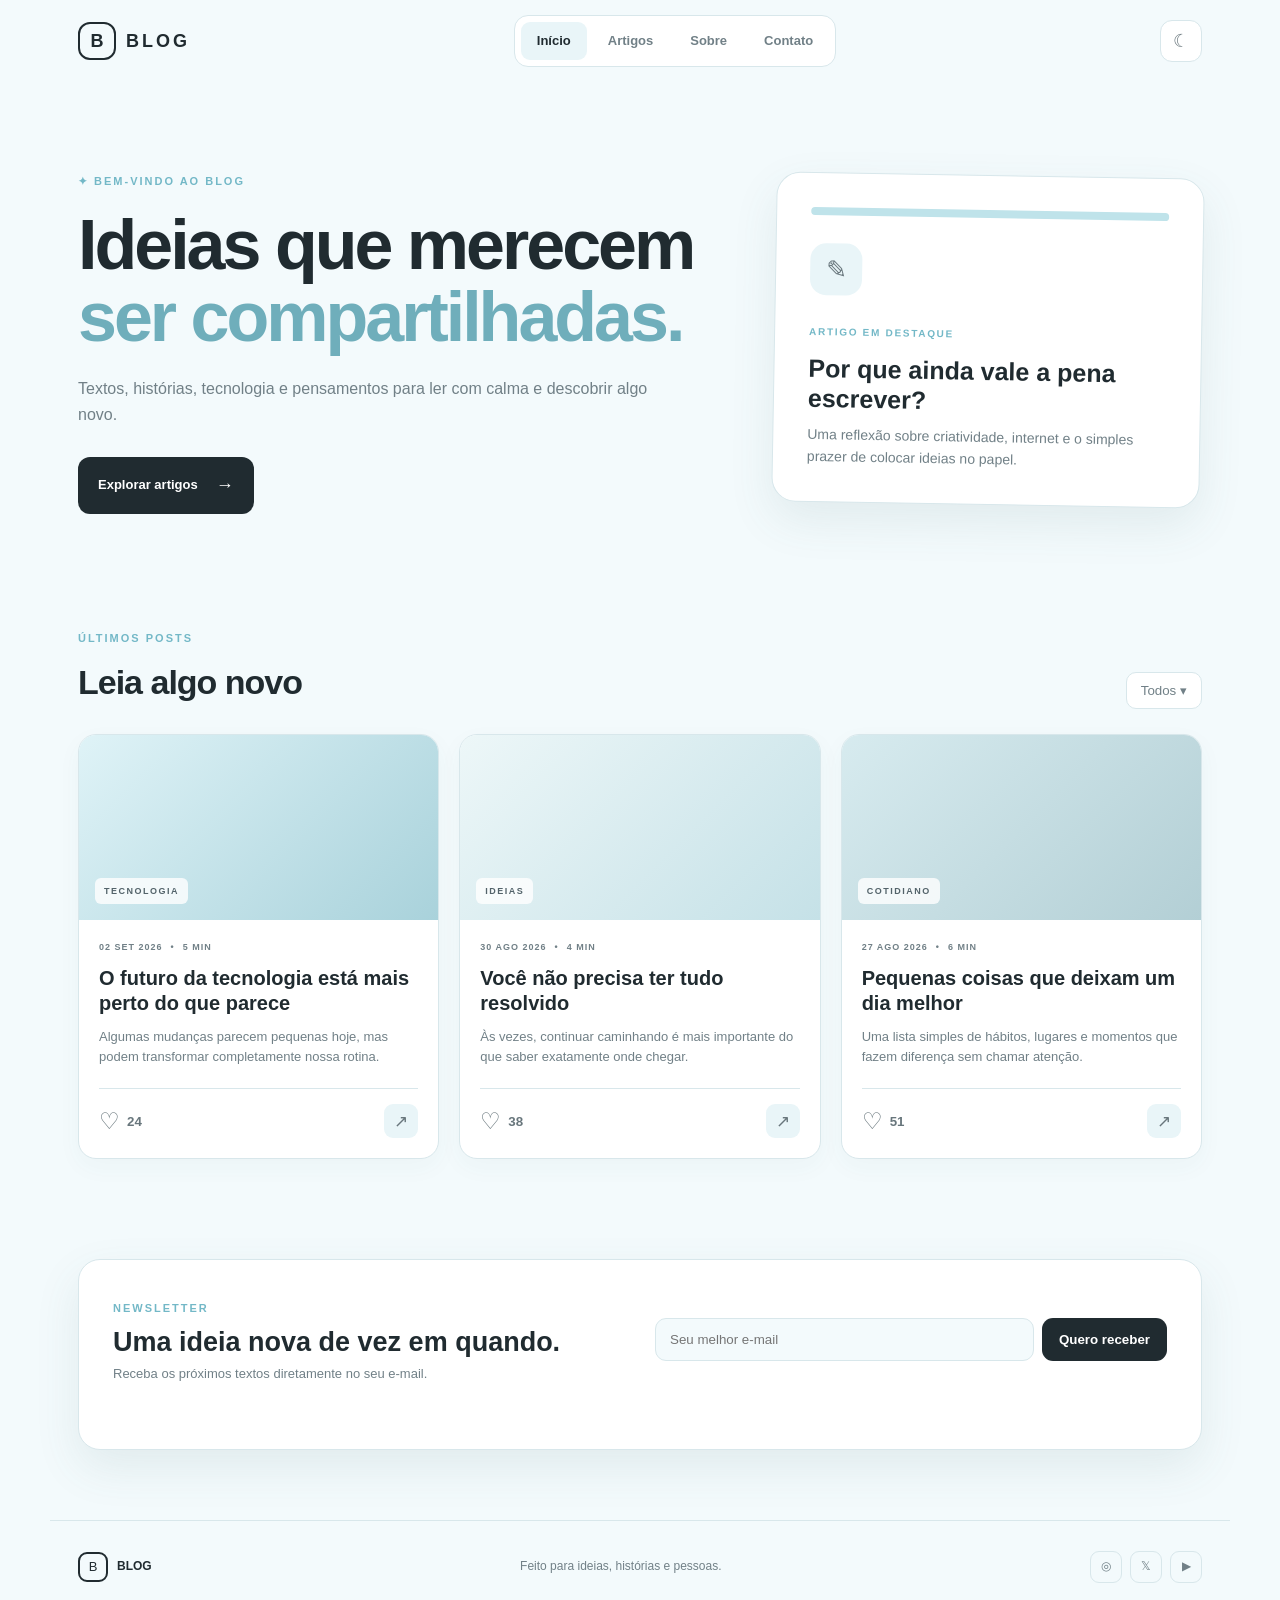
==== index.html @ ae7c7d6d "Base" ====
<!DOCTYPE html>
<html lang="pt-BR">
<head>
    <meta charset="UTF-8">
    <meta name="viewport" content="width=device-width, initial-scale=1.0">

    <title>Blog Gelo</title>

    <link rel="stylesheet" href="style.css">
</head>

<body>

    <!-- CABEÇALHO -->
    <header class="topbar">

        <a href="#" class="logo">
            <span class="logo-icon">B</span>
            <span>BLOG</span>
        </a>

        <nav>
            <a href="#inicio" class="active">Início</a>
            <a href="#artigos">Artigos</a>
            <a href="#sobre">Sobre</a>
            <a href="#contato">Contato</a>
        </nav>

        <button id="themeBtn" class="theme-btn">
            ☾
        </button>

    </header>


    <main>

        <!-- INÍCIO -->
        <section class="hero" id="inicio">

            <div class="hero-text">

                <span class="eyebrow">
                    ✦ BEM-VINDO AO BLOG
                </span>

                <h1>
                    Ideias que merecem
                    <span>ser compartilhadas.</span>
                </h1>

                <p>
                    Textos, histórias, tecnologia e pensamentos
                    para ler com calma e descobrir algo novo.
                </p>

                <a href="#artigos" class="primary-btn">
                    Explorar artigos
                    <span>→</span>
                </a>

            </div>


            <div class="featured-card">

                <div class="featured-icon">
                    ✎
                </div>

                <small>
                    ARTIGO EM DESTAQUE
                </small>

                <h2>
                    Por que ainda vale a pena escrever?
                </h2>

                <p>
                    Uma reflexão sobre criatividade, internet
                    e o simples prazer de colocar ideias no papel.
                </p>

            </div>

        </section>


        <!-- ARTIGOS -->
        <section class="section" id="artigos">

            <div class="section-header">

                <div>
                    <span class="eyebrow">
                        ÚLTIMOS POSTS
                    </span>

                    <h2>
                        Leia algo novo
                    </h2>
                </div>

                <button id="filterBtn" class="filter-btn">
                    Todos ▾
                </button>

            </div>


            <div class="posts">

                <!-- POST 1 -->
                <article class="post" data-category="Tecnologia">

                    <div class="post-image image-one">
                        <span>TECNOLOGIA</span>
                    </div>

                    <div class="post-content">

                        <div class="post-meta">
                            <span>02 SET 2026</span>
                            <span>•</span>
                            <span>5 MIN</span>
                        </div>

                        <h3>
                            O futuro da tecnologia está mais perto do que parece
                        </h3>

                        <p>
                            Algumas mudanças parecem pequenas hoje,
                            mas podem transformar completamente nossa rotina.
                        </p>

                        <div class="post-footer">

                            <button class="like-btn">
                                <span>♡</span>
                                <b>24</b>
                            </button>

                            <button class="share-btn">
                                ↗
                            </button>

                        </div>

                    </div>

                </article>


                <!-- POST 2 -->
                <article class="post" data-category="Ideias">

                    <div class="post-image image-two">
                        <span>IDEIAS</span>
                    </div>

                    <div class="post-content">

                        <div class="post-meta">
                            <span>30 AGO 2026</span>
                            <span>•</span>
                            <span>4 MIN</span>
                        </div>

                        <h3>
                            Você não precisa ter tudo resolvido
                        </h3>

                        <p>
                            Às vezes, continuar caminhando é mais importante
                            do que saber exatamente onde chegar.
                        </p>

                        <div class="post-footer">

                            <button class="like-btn">
                                <span>♡</span>
                                <b>38</b>
                            </button>

                            <button class="share-btn">
                                ↗
                            </button>

                        </div>

                    </div>

                </article>


                <!-- POST 3 -->
                <article class="post" data-category="Cotidiano">

                    <div class="post-image image-three">
                        <span>COTIDIANO</span>
                    </div>

                    <div class="post-content">

                        <div class="post-meta">
                            <span>27 AGO 2026</span>
                            <span>•</span>
                            <span>6 MIN</span>
                        </div>

                        <h3>
                            Pequenas coisas que deixam um dia melhor
                        </h3>

                        <p>
                            Uma lista simples de hábitos, lugares e momentos
                            que fazem diferença sem chamar atenção.
                        </p>

                        <div class="post-footer">

                            <button class="like-btn">
                                <span>♡</span>
                                <b>51</b>
                            </button>

                            <button class="share-btn">
                                ↗
                            </button>

                        </div>

                    </div>

                </article>

            </div>

        </section>


        <!-- NEWSLETTER -->
        <section class="newsletter" id="sobre">

            <div>

                <span class="eyebrow">
                    NEWSLETTER
                </span>

                <h2>
                    Uma ideia nova de vez em quando.
                </h2>

                <p>
                    Receba os próximos textos diretamente no seu e-mail.
                </p>

            </div>


            <form id="newsletterForm">

                <input
                    type="email"
                    id="email"
                    placeholder="Seu melhor e-mail"
                    required
                >

                <button type="submit">
                    Quero receber
                </button>

            </form>

            <p id="formMessage" class="form-message"></p>

        </section>

    </main>


    <!-- RODAPÉ -->
    <footer id="contato">

        <div class="footer-logo">
            <span class="logo-icon">B</span>
            <strong>BLOG</strong>
        </div>

        <p>
            Feito para ideias, histórias e pessoas.
        </p>

        <div class="socials">
            <a href="#">◎</a>
            <a href="#">𝕏</a>
            <a href="#">▶</a>
        </div>

    </footer>


    <script src="script.js"></script>

</body>
</html>
---- style.css ----
* {
    margin: 0;
    padding: 0;
    box-sizing: border-box;
}


:root {

    --background: #f3fafc;

    --surface: #ffffff;

    --surface-two: #e9f5f8;

    --text: #202b30;

    --muted: #718087;

    --border: #d8e7eb;

    --blue: #bfe3ea;

    --blue-strong: #73b8c7;

    --icon: #68767c;

    --shadow:
        0 18px 45px rgba(71, 103, 111, 0.10);
}


body.dark {

    --background: #10181b;

    --surface: #182226;

    --surface-two: #213137;

    --text: #edf7f9;

    --muted: #9db0b6;

    --border: #2b3c41;

    --blue: #294c55;

    --blue-strong: #8ccbd8;

    --icon: #a8b9be;

    --shadow:
        0 18px 45px rgba(0, 0, 0, 0.25);
}


html {
    scroll-behavior: smooth;
}


body {

    font-family: Arial, Helvetica, sans-serif;

    background: var(--background);

    color: var(--text);

    line-height: 1.6;

    transition: 0.25s;
}


a {
    text-decoration: none;
    color: inherit;
}


button,
input {
    font-family: inherit;
}


/* =========================
   HEADER
========================= */


.topbar {

    height: 82px;

    max-width: 1180px;

    margin: auto;

    padding: 0 28px;

    display: flex;

    align-items: center;

    justify-content: space-between;
}


.logo {

    display: flex;

    align-items: center;

    gap: 10px;

    font-size: 18px;

    font-weight: 800;

    letter-spacing: 3px;
}


.logo-icon {

    width: 38px;

    height: 38px;

    border: 2px solid var(--text);

    border-radius: 12px;

    display: grid;

    place-items: center;

    letter-spacing: 0;
}


nav {

    display: flex;

    gap: 5px;

    background: var(--surface);

    padding: 6px;

    border: 1px solid var(--border);

    border-radius: 14px;
}


nav a {

    padding: 9px 16px;

    border-radius: 9px;

    font-size: 13px;

    color: var(--muted);

    font-weight: 600;

    transition: 0.2s;
}


nav a:hover,
nav a.active {

    background: var(--surface-two);

    color: var(--text);
}


.theme-btn {

    width: 42px;

    height: 42px;

    border: 1px solid var(--border);

    background: var(--surface);

    color: var(--icon);

    border-radius: 12px;

    cursor: pointer;

    font-size: 18px;

    transition: 0.2s;
}


.theme-btn:hover {
    transform: scale(1.05);
}


/* =========================
   MAIN
========================= */


main {

    max-width: 1180px;

    margin: auto;

    padding: 20px 28px 70px;
}


/* =========================
   HERO
========================= */


.hero {

    min-height: 440px;

    display: grid;

    grid-template-columns: 1.2fr 0.8fr;

    gap: 55px;

    align-items: center;

    padding: 65px 0 80px;
}


.eyebrow {

    font-size: 11px;

    font-weight: 800;

    letter-spacing: 2px;

    color: var(--blue-strong);
}


.hero h1 {

    font-size: clamp(40px, 5.5vw, 70px);

    line-height: 1.04;

    letter-spacing: -3px;

    margin: 16px 0 22px;
}


.hero h1 span {

    color: #6faebb;
}


.hero-text > p {

    max-width: 570px;

    color: var(--muted);

    font-size: 16px;

    margin-bottom: 30px;
}


.primary-btn {

    display: inline-flex;

    align-items: center;

    gap: 18px;

    background: var(--text);

    color: var(--surface);

    padding: 14px 20px;

    border-radius: 12px;

    font-size: 13px;

    font-weight: 700;

    transition: 0.2s;
}


.primary-btn:hover {

    transform: translateY(-2px);

    opacity: 0.9;
}


.primary-btn span {

    font-size: 18px;
}


/* =========================
   DESTAQUE
========================= */


.featured-card {

    background: var(--surface);

    border: 1px solid var(--border);

    border-radius: 24px;

    padding: 34px;

    box-shadow: var(--shadow);

    transform: rotate(1deg);

    transition: 0.3s;
}


.featured-card:hover {

    transform:
        rotate(0deg)
        translateY(-5px);
}


.featured-card::before {

    content: "";

    display: block;

    width: 100%;

    height: 8px;

    background: var(--blue);

    border-radius: 8px;

    margin-bottom: 28px;
}


.featured-icon {

    width: 52px;

    height: 52px;

    border-radius: 16px;

    background: var(--surface-two);

    display: grid;

    place-items: center;

    color: var(--icon);

    font-size: 25px;

    margin-bottom: 22px;
}


.featured-card small {

    font-size: 10px;

    letter-spacing: 1.7px;

    color: var(--blue-strong);

    font-weight: 800;
}


.featured-card h2 {

    font-size: 25px;

    line-height: 1.2;

    margin: 10px 0;
}


.featured-card p {

    color: var(--muted);

    font-size: 14px;
}


/* =========================
   SEÇÃO
========================= */


.section {

    padding: 30px 0;
}


.section-header {

    display: flex;

    justify-content: space-between;

    align-items: end;

    margin-bottom: 25px;
}


.section-header h2 {

    font-size: 34px;

    letter-spacing: -1px;

    margin-top: 5px;
}


.filter-btn {

    background: var(--surface);

    color: var(--muted);

    border: 1px solid var(--border);

    border-radius: 10px;

    padding: 10px 14px;

    cursor: pointer;
}


/* =========================
   POSTS
========================= */


.posts {

    display: grid;

    grid-template-columns:
        repeat(3, 1fr);

    gap: 20px;
}


.post {

    background: var(--surface);

    border: 1px solid var(--border);

    border-radius: 18px;

    overflow: hidden;

    box-shadow:
        0 8px 25px rgba(60, 90, 98, 0.04);

    transition: 0.25s;
}


.post:hover {

    transform: translateY(-5px);

    box-shadow: var(--shadow);
}


.post-image {

    height: 185px;

    display: flex;

    align-items: flex-end;

    padding: 16px;
}


.image-one {

    background:
        linear-gradient(
            135deg,
            #dff3f7,
            #a9d2db
        );
}


.image-two {

    background:
        linear-gradient(
            135deg,
            #edf7f8,
            #c5e1e7
        );
}


.image-three {

    background:
        linear-gradient(
            135deg,
            #d7ebef,
            #b3cfd5
        );
}


.post-image span {

    font-size: 9px;

    letter-spacing: 1.5px;

    background: rgba(255,255,255,.8);

    padding: 6px 9px;

    border-radius: 6px;

    font-weight: 800;

    color: #53636a;
}


.post-content {

    padding: 20px;
}


.post-meta {

    display: flex;

    gap: 8px;

    font-size: 9px;

    font-weight: 700;

    color: var(--muted);

    letter-spacing: 1px;
}


.post h3 {

    font-size: 20px;

    line-height: 1.25;

    margin: 11px 0;
}


.post p {

    font-size: 13px;

    color: var(--muted);
}


.post-footer {

    display: flex;

    justify-content: space-between;

    align-items: center;

    margin-top: 20px;

    padding-top: 15px;

    border-top: 1px solid var(--border);
}


.like-btn,
.share-btn {

    border: 0;

    background: transparent;

    color: var(--icon);

    cursor: pointer;
}


.like-btn {

    display: flex;

    align-items: center;

    gap: 7px;
}


.like-btn span {

    font-size: 23px;

    line-height: 1;
}


.like-btn.liked {

    color: #6faebb;
}


.share-btn {

    width: 34px;

    height: 34px;

    border-radius: 9px;

    background: var(--surface-two);

    font-size: 17px;
}


/* =========================
   NEWSLETTER
========================= */


.newsletter {

    position: relative;

    margin-top: 70px;

    background: var(--surface);

    border: 1px solid var(--border);

    border-radius: 22px;

    padding: 34px;

    display: grid;

    grid-template-columns: 1fr 1fr;

    gap: 30px;

    align-items: center;

    box-shadow: var(--shadow);
}


.newsletter h2 {

    font-size: 27px;

    line-height: 1.2;

    margin: 6px 0;
}


.newsletter p {

    color: var(--muted);

    font-size: 13px;
}


form {

    display: flex;

    gap: 8px;
}


input {

    width: 100%;

    border: 1px solid var(--border);

    background: var(--background);

    color: var(--text);

    border-radius: 11px;

    padding: 13px 14px;

    outline: none;
}


input:focus {

    border-color: var(--blue-strong);
}


form button {

    border: 0;

    border-radius: 11px;

    padding: 0 17px;

    background: var(--text);

    color: var(--surface);

    font-weight: 700;

    cursor: pointer;

    white-space: nowrap;
}


.form-message {

    grid-column: 2;

    color: var(--blue-strong) !important;

    margin-top: -18px;
}


/* =========================
   FOOTER
========================= */


footer {

    max-width: 1180px;

    margin: auto;

    padding: 30px 28px 45px;

    border-top: 1px solid var(--border);

    display: flex;

    align-items: center;

    justify-content: space-between;

    color: var(--muted);

    font-size: 12px;
}


.footer-logo {

    display: flex;

    align-items: center;

    gap: 9px;

    color: var(--text);
}


.footer-logo .logo-icon {

    width: 30px;

    height: 30px;

    border-radius: 9px;

    font-size: 13px;
}


.socials {

    display: flex;

    gap: 8px;
}


.socials a {

    width: 32px;

    height: 32px;

    border: 1px solid var(--border);

    border-radius: 9px;

    display: grid;

    place-items: center;
}


/* =========================
   CELULAR
========================= */


@media (max-width: 800px) {

    .topbar {

        padding: 0 18px;
    }


    nav {

        display: none;
    }


    main {

        padding:
            10px
            18px
            50px;
    }


    .hero {

        grid-template-columns: 1fr;

        padding: 55px 0;
    }


    .featured-card {

        transform: none;
    }


    .posts {

        grid-template-columns: 1fr;
    }


    .newsletter {

        grid-template-columns: 1fr;
    }


    .form-message {

        grid-column: 1;

        margin-top: -15px;
    }


    footer {

        padding:
            25px
            18px;

        gap: 15px;

        flex-wrap: wrap;
    }
}


@media (max-width: 480px) {

    .hero h1 {

        font-size: 43px;

        letter-spacing: -2px;
    }


    .featured-card {

        padding: 24px;
    }


    form {

        flex-direction: column;
    }


    form button {

        height: 45px;
    }
}
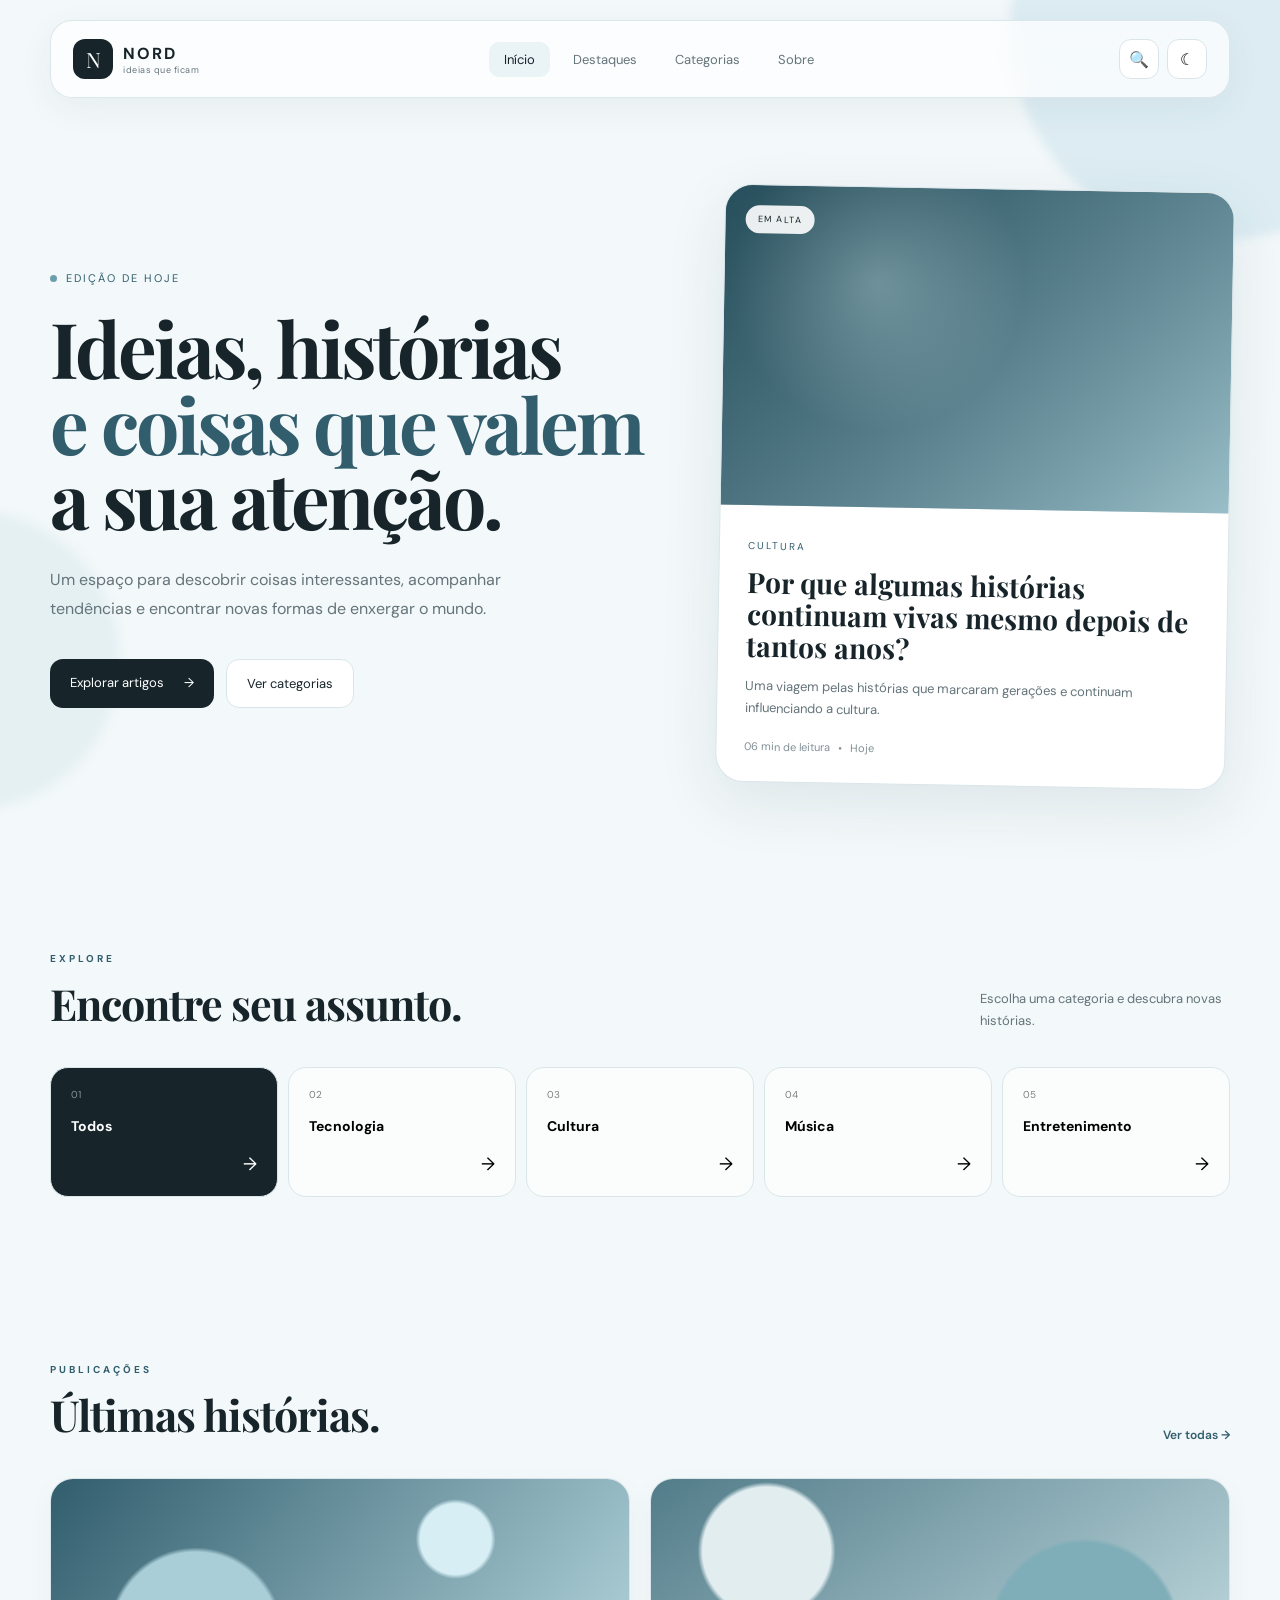
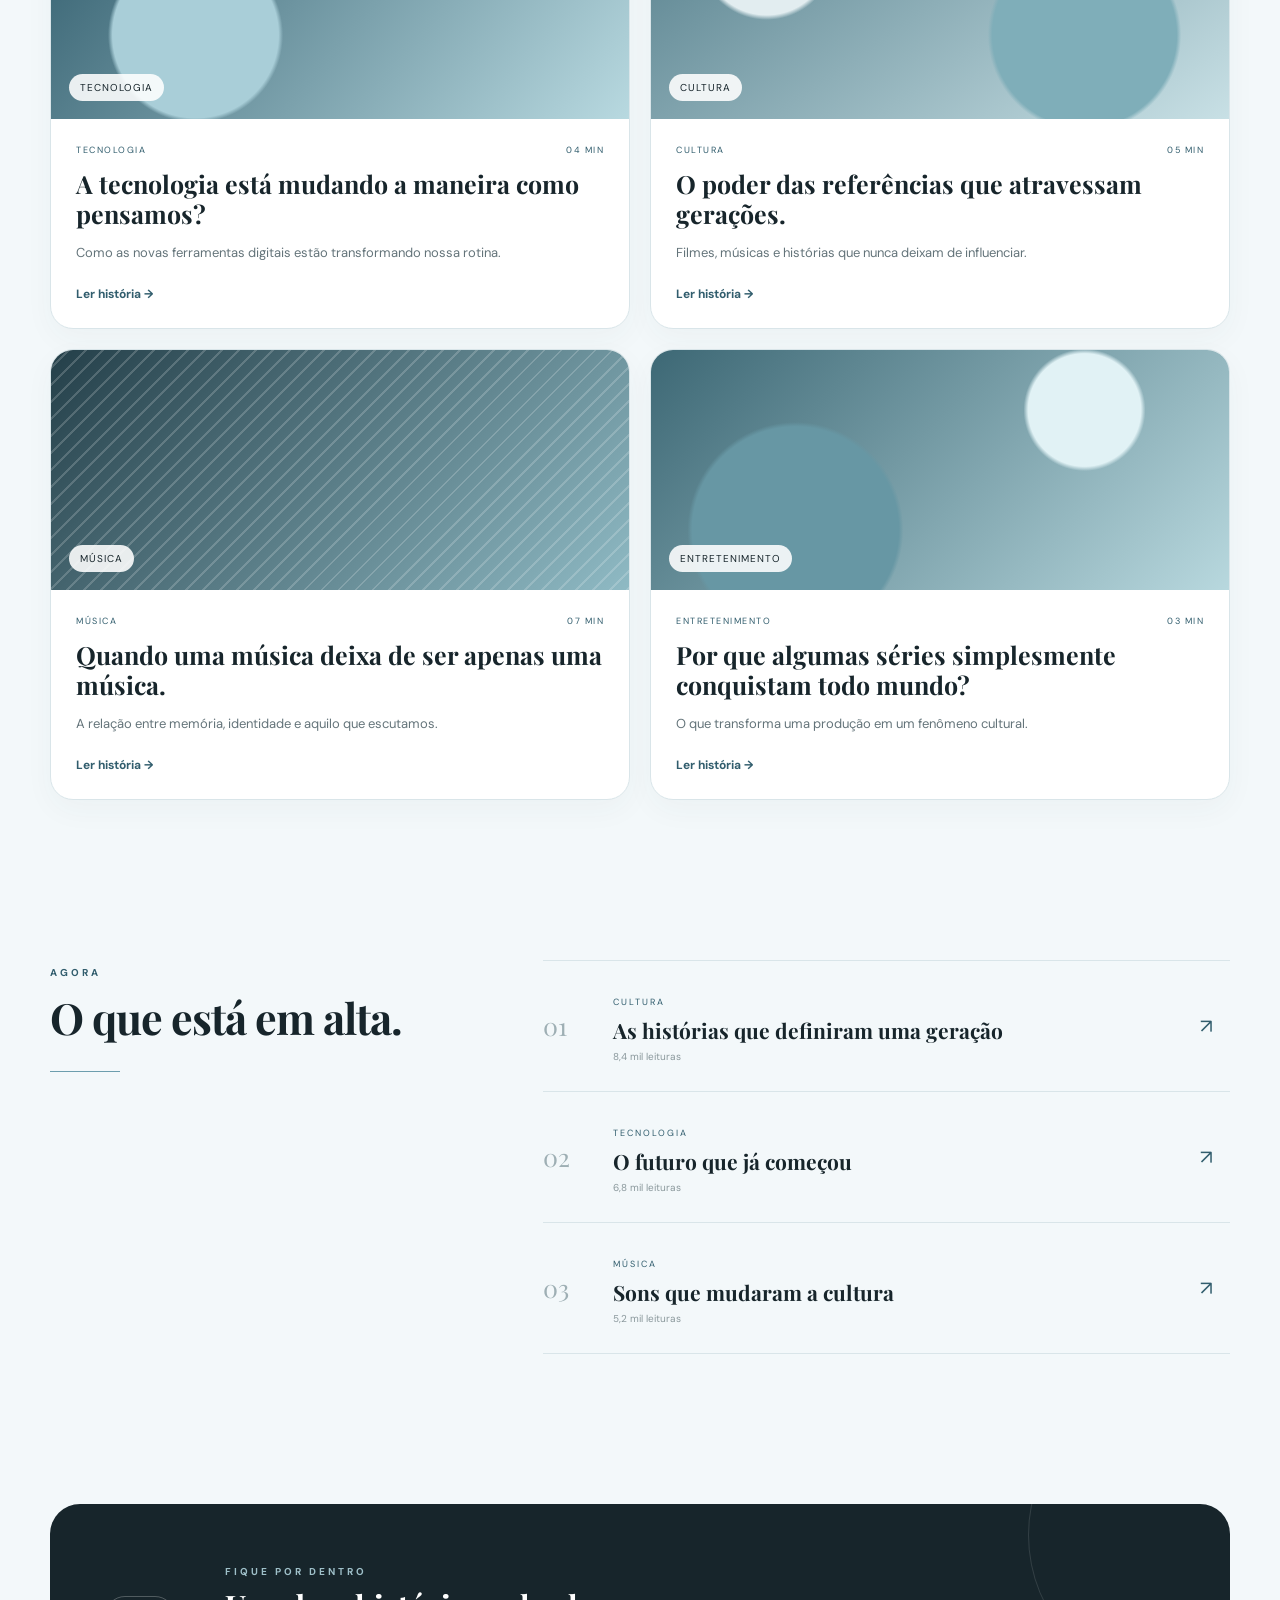
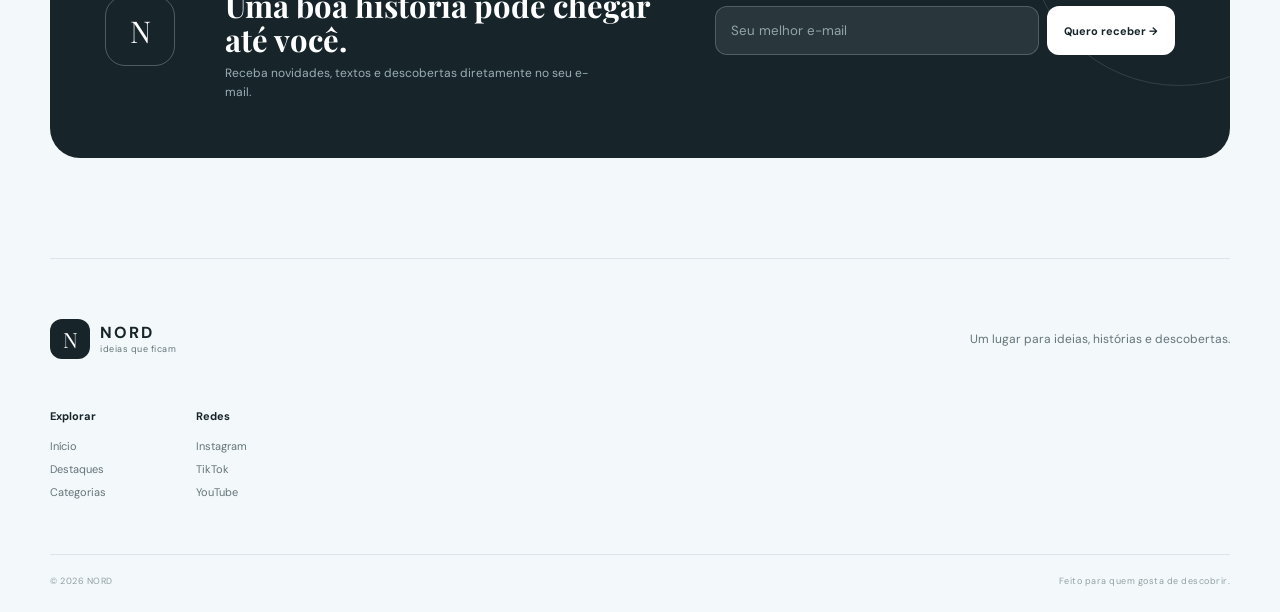
==== commit 71dab3dd: "Base2" ====
--- a/index.html
+++ b/index.html
@@ -4,234 +4,432 @@
     <meta charset="UTF-8">
     <meta name="viewport" content="width=device-width, initial-scale=1.0">
 
-    <title>Blog Gelo</title>
+    <title>Nord — Blog</title>
+
+    <link rel="preconnect" href="https://fonts.googleapis.com">
+    <link rel="preconnect" href="https://fonts.gstatic.com" crossorigin>
+    <link href="https://fonts.googleapis.com/css2?family=DM+Sans:wght@400;500;600;700&family=Playfair+Display:wght@600;700&display=swap" rel="stylesheet">
 
     <link rel="stylesheet" href="style.css">
 </head>
 
 <body>
 
-    <!-- CABEÇALHO -->
-    <header class="topbar">
-
-        <a href="#" class="logo">
-            <span class="logo-icon">B</span>
-            <span>BLOG</span>
-        </a>
-
-        <nav>
+    <!-- FUNDO DECORATIVO -->
+    <div class="background-shape shape-one"></div>
+    <div class="background-shape shape-two"></div>
+
+    <!-- HEADER -->
+    <header class="header">
+
+        <div class="logo">
+            <span class="logo-mark">N</span>
+
+            <div>
+                <strong>NORD</strong>
+                <small>ideias que ficam</small>
+            </div>
+        </div>
+
+        <nav class="nav">
             <a href="#inicio" class="active">Início</a>
-            <a href="#artigos">Artigos</a>
+            <a href="#destaques">Destaques</a>
+            <a href="#categorias">Categorias</a>
             <a href="#sobre">Sobre</a>
-            <a href="#contato">Contato</a>
         </nav>
 
-        <button id="themeBtn" class="theme-btn">
-            ☾
-        </button>
+        <div class="header-actions">
+
+            <button class="icon-button" id="searchButton" aria-label="Pesquisar">
+                🔍
+            </button>
+
+            <button class="icon-button" id="themeButton" aria-label="Alterar tema">
+                ☾
+            </button>
+
+            <button class="menu-button" id="menuButton">
+                ☰
+            </button>
+
+        </div>
 
     </header>
 
 
-    <main>
-
-        <!-- INÍCIO -->
-        <section class="hero" id="inicio">
+    <!-- BUSCA -->
+    <div class="search-box" id="searchBox">
+
+        <input
+            type="text"
+            id="searchInput"
+            placeholder="Pesquisar no blog..."
+        >
+
+        <button id="closeSearch">×</button>
+
+    </div>
+
+
+    <!-- CONTEÚDO -->
+    <main id="inicio">
+
+        <!-- HERO -->
+        <section class="hero">
 
             <div class="hero-text">
 
-                <span class="eyebrow">
-                    ✦ BEM-VINDO AO BLOG
-                </span>
+                <div class="tag">
+                    <span></span>
+                    edição de hoje
+                </div>
 
                 <h1>
-                    Ideias que merecem
-                    <span>ser compartilhadas.</span>
+                    Ideias, histórias
+                    <em>e coisas que valem</em>
+                    a sua atenção.
                 </h1>
 
                 <p>
-                    Textos, histórias, tecnologia e pensamentos
-                    para ler com calma e descobrir algo novo.
+                    Um espaço para descobrir coisas interessantes,
+                    acompanhar tendências e encontrar novas formas
+                    de enxergar o mundo.
                 </p>
 
-                <a href="#artigos" class="primary-btn">
-                    Explorar artigos
+                <div class="hero-buttons">
+
+                    <a href="#destaques" class="primary-button">
+                        Explorar artigos
+                        <span>→</span>
+                    </a>
+
+                    <a href="#categorias" class="secondary-button">
+                        Ver categorias
+                    </a>
+
+                </div>
+
+            </div>
+
+
+            <div class="hero-card">
+
+                <div class="hero-image">
+                    <div class="image-label">EM ALTA</div>
+                </div>
+
+                <div class="hero-card-content">
+
+                    <span class="category">
+                        Cultura
+                    </span>
+
+                    <h2>
+                        Por que algumas histórias
+                        continuam vivas mesmo depois
+                        de tantos anos?
+                    </h2>
+
+                    <p>
+                        Uma viagem pelas histórias que marcaram
+                        gerações e continuam influenciando a cultura.
+                    </p>
+
+                    <div class="article-info">
+                        <span>06 min de leitura</span>
+                        <span>•</span>
+                        <span>Hoje</span>
+                    </div>
+
+                </div>
+
+            </div>
+
+        </section>
+
+
+        <!-- CATEGORIAS -->
+        <section class="categories-section" id="categorias">
+
+            <div class="section-heading">
+
+                <div>
+                    <span class="small-title">EXPLORE</span>
+                    <h2>Encontre seu assunto.</h2>
+                </div>
+
+                <p>
+                    Escolha uma categoria e descubra
+                    novas histórias.
+                </p>
+
+            </div>
+
+
+            <div class="category-list">
+
+                <button class="category-card active-category" data-category="Todos">
+                    <span class="category-number">01</span>
+                    <strong>Todos</strong>
                     <span>→</span>
-                </a>
-
-            </div>
-
-
-            <div class="featured-card">
-
-                <div class="featured-icon">
-                    ✎
-                </div>
-
-                <small>
-                    ARTIGO EM DESTAQUE
-                </small>
-
-                <h2>
-                    Por que ainda vale a pena escrever?
-                </h2>
-
-                <p>
-                    Uma reflexão sobre criatividade, internet
-                    e o simples prazer de colocar ideias no papel.
-                </p>
+                </button>
+
+                <button class="category-card" data-category="Tecnologia">
+                    <span class="category-number">02</span>
+                    <strong>Tecnologia</strong>
+                    <span>→</span>
+                </button>
+
+                <button class="category-card" data-category="Cultura">
+                    <span class="category-number">03</span>
+                    <strong>Cultura</strong>
+                    <span>→</span>
+                </button>
+
+                <button class="category-card" data-category="Música">
+                    <span class="category-number">04</span>
+                    <strong>Música</strong>
+                    <span>→</span>
+                </button>
+
+                <button class="category-card" data-category="Entretenimento">
+                    <span class="category-number">05</span>
+                    <strong>Entretenimento</strong>
+                    <span>→</span>
+                </button>
 
             </div>
 
         </section>
 
 
-        <!-- ARTIGOS -->
-        <section class="section" id="artigos">
-
-            <div class="section-header">
+        <!-- DESTAQUES -->
+        <section class="articles-section" id="destaques">
+
+            <div class="section-heading articles-heading">
 
                 <div>
-                    <span class="eyebrow">
-                        ÚLTIMOS POSTS
-                    </span>
-
-                    <h2>
-                        Leia algo novo
-                    </h2>
-                </div>
-
-                <button id="filterBtn" class="filter-btn">
-                    Todos ▾
-                </button>
-
-            </div>
-
-
-            <div class="posts">
-
-                <!-- POST 1 -->
-                <article class="post" data-category="Tecnologia">
-
-                    <div class="post-image image-one">
-                        <span>TECNOLOGIA</span>
-                    </div>
-
-                    <div class="post-content">
-
-                        <div class="post-meta">
-                            <span>02 SET 2026</span>
-                            <span>•</span>
-                            <span>5 MIN</span>
+                    <span class="small-title">PUBLICAÇÕES</span>
+                    <h2>Últimas histórias.</h2>
+                </div>
+
+                <button class="view-all" id="viewAll">
+                    Ver todas →
+                </button>
+
+            </div>
+
+
+            <div class="articles-grid" id="articlesGrid">
+
+
+                <!-- ARTIGO 1 -->
+                <article class="article-card" data-category="Tecnologia">
+
+                    <div class="article-image image-tech">
+                        <span>Tecnologia</span>
+                    </div>
+
+                    <div class="article-content">
+
+                        <div class="article-top">
+                            <span>TECNOLOGIA</span>
+                            <span>04 MIN</span>
                         </div>
 
                         <h3>
-                            O futuro da tecnologia está mais perto do que parece
+                            A tecnologia está mudando
+                            a maneira como pensamos?
                         </h3>
 
                         <p>
-                            Algumas mudanças parecem pequenas hoje,
-                            mas podem transformar completamente nossa rotina.
+                            Como as novas ferramentas digitais
+                            estão transformando nossa rotina.
                         </p>
 
-                        <div class="post-footer">
-
-                            <button class="like-btn">
-                                <span>♡</span>
-                                <b>24</b>
-                            </button>
-
-                            <button class="share-btn">
-                                ↗
-                            </button>
-
+                        <a href="#" class="read-link">
+                            Ler história →
+                        </a>
+
+                    </div>
+
+                </article>
+
+
+                <!-- ARTIGO 2 -->
+                <article class="article-card" data-category="Cultura">
+
+                    <div class="article-image image-culture">
+                        <span>Cultura</span>
+                    </div>
+
+                    <div class="article-content">
+
+                        <div class="article-top">
+                            <span>CULTURA</span>
+                            <span>05 MIN</span>
                         </div>
 
-                    </div>
-
-                </article>
-
-
-                <!-- POST 2 -->
-                <article class="post" data-category="Ideias">
-
-                    <div class="post-image image-two">
-                        <span>IDEIAS</span>
-                    </div>
-
-                    <div class="post-content">
-
-                        <div class="post-meta">
-                            <span>30 AGO 2026</span>
-                            <span>•</span>
-                            <span>4 MIN</span>
+                        <h3>
+                            O poder das referências
+                            que atravessam gerações.
+                        </h3>
+
+                        <p>
+                            Filmes, músicas e histórias que
+                            nunca deixam de influenciar.
+                        </p>
+
+                        <a href="#" class="read-link">
+                            Ler história →
+                        </a>
+
+                    </div>
+
+                </article>
+
+
+                <!-- ARTIGO 3 -->
+                <article class="article-card" data-category="Música">
+
+                    <div class="article-image image-music">
+                        <span>Música</span>
+                    </div>
+
+                    <div class="article-content">
+
+                        <div class="article-top">
+                            <span>MÚSICA</span>
+                            <span>07 MIN</span>
                         </div>
 
                         <h3>
-                            Você não precisa ter tudo resolvido
+                            Quando uma música deixa
+                            de ser apenas uma música.
                         </h3>
 
                         <p>
-                            Às vezes, continuar caminhando é mais importante
-                            do que saber exatamente onde chegar.
+                            A relação entre memória, identidade
+                            e aquilo que escutamos.
                         </p>
 
-                        <div class="post-footer">
-
-                            <button class="like-btn">
-                                <span>♡</span>
-                                <b>38</b>
-                            </button>
-
-                            <button class="share-btn">
-                                ↗
-                            </button>
-
+                        <a href="#" class="read-link">
+                            Ler história →
+                        </a>
+
+                    </div>
+
+                </article>
+
+
+                <!-- ARTIGO 4 -->
+                <article class="article-card" data-category="Entretenimento">
+
+                    <div class="article-image image-entertainment">
+                        <span>Entretenimento</span>
+                    </div>
+
+                    <div class="article-content">
+
+                        <div class="article-top">
+                            <span>ENTRETENIMENTO</span>
+                            <span>03 MIN</span>
                         </div>
 
-                    </div>
-
-                </article>
-
-
-                <!-- POST 3 -->
-                <article class="post" data-category="Cotidiano">
-
-                    <div class="post-image image-three">
-                        <span>COTIDIANO</span>
-                    </div>
-
-                    <div class="post-content">
-
-                        <div class="post-meta">
-                            <span>27 AGO 2026</span>
-                            <span>•</span>
-                            <span>6 MIN</span>
-                        </div>
-
-                        <h3>
-                            Pequenas coisas que deixam um dia melhor
+                        <h3>
+                            Por que algumas séries
+                            simplesmente conquistam todo mundo?
                         </h3>
 
                         <p>
-                            Uma lista simples de hábitos, lugares e momentos
-                            que fazem diferença sem chamar atenção.
+                            O que transforma uma produção em
+                            um fenômeno cultural.
                         </p>
 
-                        <div class="post-footer">
-
-                            <button class="like-btn">
-                                <span>♡</span>
-                                <b>51</b>
-                            </button>
-
-                            <button class="share-btn">
-                                ↗
-                            </button>
-
-                        </div>
-
-                    </div>
+                        <a href="#" class="read-link">
+                            Ler história →
+                        </a>
+
+                    </div>
+
+                </article>
+
+
+            </div>
+
+        </section>
+
+
+        <!-- EM ALTA -->
+        <section class="trending-section">
+
+            <div class="trending-header">
+
+                <div>
+                    <span class="small-title">AGORA</span>
+                    <h2>O que está em alta.</h2>
+                </div>
+
+                <span class="trend-line"></span>
+
+            </div>
+
+
+            <div class="trending-list">
+
+                <article class="trend-item">
+
+                    <span class="trend-number">01</span>
+
+                    <div>
+                        <span class="trend-category">CULTURA</span>
+
+                        <h3>
+                            As histórias que definiram uma geração
+                        </h3>
+
+                        <p>8,4 mil leituras</p>
+                    </div>
+
+                    <span class="trend-arrow">↗</span>
+
+                </article>
+
+
+                <article class="trend-item">
+
+                    <span class="trend-number">02</span>
+
+                    <div>
+                        <span class="trend-category">TECNOLOGIA</span>
+
+                        <h3>
+                            O futuro que já começou
+                        </h3>
+
+                        <p>6,8 mil leituras</p>
+                    </div>
+
+                    <span class="trend-arrow">↗</span>
+
+                </article>
+
+
+                <article class="trend-item">
+
+                    <span class="trend-number">03</span>
+
+                    <div>
+                        <span class="trend-category">MÚSICA</span>
+
+                        <h3>
+                            Sons que mudaram a cultura
+                        </h3>
+
+                        <p>5,2 mil leituras</p>
+                    </div>
+
+                    <span class="trend-arrow">↗</span>
 
                 </article>
 
@@ -243,61 +441,97 @@
         <!-- NEWSLETTER -->
         <section class="newsletter" id="sobre">
 
-            <div>
-
-                <span class="eyebrow">
-                    NEWSLETTER
+            <div class="newsletter-symbol">
+                N
+            </div>
+
+            <div class="newsletter-text">
+
+                <span class="small-title">
+                    FIQUE POR DENTRO
                 </span>
 
                 <h2>
-                    Uma ideia nova de vez em quando.
+                    Uma boa história
+                    pode chegar até você.
                 </h2>
 
                 <p>
-                    Receba os próximos textos diretamente no seu e-mail.
+                    Receba novidades, textos e descobertas
+                    diretamente no seu e-mail.
                 </p>
 
             </div>
 
 
-            <form id="newsletterForm">
+            <form class="newsletter-form" id="newsletterForm">
 
                 <input
                     type="email"
-                    id="email"
                     placeholder="Seu melhor e-mail"
                     required
                 >
 
                 <button type="submit">
-                    Quero receber
+                    Quero receber →
                 </button>
 
             </form>
 
-            <p id="formMessage" class="form-message"></p>
-
         </section>
 
     </main>
 
 
-    <!-- RODAPÉ -->
-    <footer id="contato">
-
-        <div class="footer-logo">
-            <span class="logo-icon">B</span>
-            <strong>BLOG</strong>
+    <!-- FOOTER -->
+    <footer class="footer">
+
+        <div class="footer-brand">
+
+            <div class="logo">
+                <span class="logo-mark">N</span>
+
+                <div>
+                    <strong>NORD</strong>
+                    <small>ideias que ficam</small>
+                </div>
+            </div>
+
+            <p>
+                Um lugar para ideias,
+                histórias e descobertas.
+            </p>
+
         </div>
 
-        <p>
-            Feito para ideias, histórias e pessoas.
-        </p>
-
-        <div class="socials">
-            <a href="#">◎</a>
-            <a href="#">𝕏</a>
-            <a href="#">▶</a>
+
+        <div class="footer-links">
+
+            <div>
+                <strong>Explorar</strong>
+                <a href="#inicio">Início</a>
+                <a href="#destaques">Destaques</a>
+                <a href="#categorias">Categorias</a>
+            </div>
+
+            <div>
+                <strong>Redes</strong>
+                <a href="#">Instagram</a>
+                <a href="#">TikTok</a>
+                <a href="#">YouTube</a>
+            </div>
+
+        </div>
+
+
+        <div class="footer-bottom">
+
+            <span>© 2026 NORD</span>
+
+            <span>
+                Feito para quem gosta de descobrir.
+            </span>
+
         </div>
 
     </footer>
--- a/style.css
+++ b/style.css
@@ -1,978 +1,1321 @@
+/* =========================
+   CONFIGURAÇÕES
+========================= */
+
+:root {
+    --background: #f3f8fa;
+    --background-soft: #eaf3f6;
+    --card: #ffffff;
+    --text: #17252b;
+    --text-soft: #64747a;
+    --line: #d9e5e9;
+    --blue: #6d9eae;
+    --blue-dark: #315d6d;
+    --shadow: 0 20px 60px rgba(44, 75, 84, 0.10);
+
+    --font-main: "DM Sans", sans-serif;
+    --font-title: "Playfair Display", serif;
+}
+
+
+/* =========================
+   RESET
+========================= */
+
 * {
     margin: 0;
     padding: 0;
     box-sizing: border-box;
 }
 
-
-:root {
-
-    --background: #f3fafc;
-
-    --surface: #ffffff;
-
-    --surface-two: #e9f5f8;
-
-    --text: #202b30;
-
-    --muted: #718087;
-
-    --border: #d8e7eb;
-
-    --blue: #bfe3ea;
-
-    --blue-strong: #73b8c7;
-
-    --icon: #68767c;
-
-    --shadow:
-        0 18px 45px rgba(71, 103, 111, 0.10);
-}
-
-
-body.dark {
-
-    --background: #10181b;
-
-    --surface: #182226;
-
-    --surface-two: #213137;
-
-    --text: #edf7f9;
-
-    --muted: #9db0b6;
-
-    --border: #2b3c41;
-
-    --blue: #294c55;
-
-    --blue-strong: #8ccbd8;
-
-    --icon: #a8b9be;
-
-    --shadow:
-        0 18px 45px rgba(0, 0, 0, 0.25);
-}
-
-
 html {
     scroll-behavior: smooth;
 }
 
-
 body {
-
-    font-family: Arial, Helvetica, sans-serif;
-
+    font-family: var(--font-main);
     background: var(--background);
-
     color: var(--text);
-
-    line-height: 1.6;
-
-    transition: 0.25s;
-}
-
-
-a {
-    text-decoration: none;
-    color: inherit;
-}
-
+    min-height: 100vh;
+    overflow-x: hidden;
+}
 
 button,
 input {
     font-family: inherit;
 }
 
+button {
+    cursor: pointer;
+}
+
+a {
+    color: inherit;
+    text-decoration: none;
+}
+
+
+/* =========================
+   FUNDO
+========================= */
+
+.background-shape {
+    position: fixed;
+    border-radius: 50%;
+    pointer-events: none;
+    z-index: -1;
+    filter: blur(5px);
+}
+
+.shape-one {
+    width: 420px;
+    height: 420px;
+    background: #dcecf2;
+    top: -180px;
+    right: -150px;
+}
+
+.shape-two {
+    width: 300px;
+    height: 300px;
+    background: #e5f0f3;
+    bottom: 10%;
+    left: -180px;
+}
+
 
 /* =========================
    HEADER
 ========================= */
 
-
-.topbar {
-
-    height: 82px;
-
-    max-width: 1180px;
-
+.header {
+    width: min(1180px, calc(100% - 40px));
+    margin: 20px auto 0;
+
+    padding: 18px 22px;
+
+    display: flex;
+    align-items: center;
+    justify-content: space-between;
+
+    background: rgba(255, 255, 255, 0.72);
+
+    border: 1px solid rgba(217, 229, 233, 0.9);
+
+    border-radius: 22px;
+
+    backdrop-filter: blur(15px);
+
+    position: sticky;
+    top: 15px;
+
+    z-index: 100;
+
+    box-shadow: 0 10px 35px rgba(50, 80, 90, 0.06);
+}
+
+
+/* LOGO */
+
+.logo {
+    display: flex;
+    align-items: center;
+    gap: 10px;
+}
+
+.logo-mark {
+    width: 40px;
+    height: 40px;
+
+    display: grid;
+    place-items: center;
+
+    background: var(--text);
+    color: white;
+
+    border-radius: 12px;
+
+    font-family: var(--font-title);
+    font-size: 21px;
+}
+
+.logo div {
+    display: flex;
+    flex-direction: column;
+}
+
+.logo strong {
+    font-size: 16px;
+    letter-spacing: 2px;
+}
+
+.logo small {
+    font-size: 9px;
+    color: var(--text-soft);
+    letter-spacing: 0.5px;
+}
+
+
+/* NAV */
+
+.nav {
+    display: flex;
+    gap: 8px;
+}
+
+.nav a {
+    padding: 9px 15px;
+
+    font-size: 13px;
+    color: var(--text-soft);
+
+    border-radius: 10px;
+
+    transition: 0.25s;
+}
+
+.nav a:hover,
+.nav a.active {
+    background: var(--background-soft);
+    color: var(--text);
+}
+
+
+/* HEADER BUTTONS */
+
+.header-actions {
+    display: flex;
+    gap: 8px;
+}
+
+.icon-button,
+.menu-button {
+    width: 40px;
+    height: 40px;
+
+    border: 1px solid var(--line);
+    background: white;
+
+    border-radius: 12px;
+
+    font-size: 16px;
+
+    transition: 0.25s;
+}
+
+.icon-button:hover,
+.menu-button:hover {
+    transform: translateY(-2px);
+    background: var(--background-soft);
+}
+
+.menu-button {
+    display: none;
+}
+
+
+/* =========================
+   SEARCH
+========================= */
+
+.search-box {
+    position: fixed;
+
+    top: 90px;
+    left: 50%;
+
+    transform: translate(-50%, -20px);
+
+    width: min(600px, calc(100% - 40px));
+
+    background: white;
+
+    border: 1px solid var(--line);
+
+    padding: 12px;
+
+    border-radius: 18px;
+
+    display: none;
+
+    z-index: 200;
+
+    box-shadow: var(--shadow);
+}
+
+.search-box.show {
+    display: flex;
+    animation: searchIn 0.25s ease forwards;
+}
+
+@keyframes searchIn {
+    to {
+        transform: translate(-50%, 0);
+    }
+}
+
+.search-box input {
+    flex: 1;
+
+    border: none;
+    outline: none;
+
+    font-size: 15px;
+
+    padding: 10px;
+}
+
+.search-box button {
+    border: none;
+    background: var(--background-soft);
+
+    width: 40px;
+    height: 40px;
+
+    border-radius: 10px;
+
+    font-size: 20px;
+}
+
+
+/* =========================
+   MAIN
+========================= */
+
+main {
+    width: min(1180px, calc(100% - 40px));
     margin: auto;
-
-    padding: 0 28px;
-
-    display: flex;
+}
+
+
+/* =========================
+   HERO
+========================= */
+
+.hero {
+    min-height: 650px;
+
+    display: grid;
+    grid-template-columns: 1fr 0.85fr;
 
     align-items: center;
 
-    justify-content: space-between;
-}
-
-
-.logo {
-
-    display: flex;
-
+    gap: 70px;
+
+    padding: 90px 0 80px;
+}
+
+
+.hero-text {
+    animation: fadeUp 0.7s ease;
+}
+
+@keyframes fadeUp {
+    from {
+        opacity: 0;
+        transform: translateY(25px);
+    }
+
+    to {
+        opacity: 1;
+        transform: translateY(0);
+    }
+}
+
+
+/* TAG */
+
+.tag {
+    display: inline-flex;
     align-items: center;
-
-    gap: 10px;
-
-    font-size: 18px;
-
-    font-weight: 800;
-
-    letter-spacing: 3px;
-}
-
-
-.logo-icon {
-
-    width: 38px;
-
-    height: 38px;
-
-    border: 2px solid var(--text);
-
-    border-radius: 12px;
-
-    display: grid;
-
-    place-items: center;
-
-    letter-spacing: 0;
-}
-
-
-nav {
-
-    display: flex;
-
-    gap: 5px;
-
-    background: var(--surface);
-
-    padding: 6px;
-
-    border: 1px solid var(--border);
-
-    border-radius: 14px;
-}
-
-
-nav a {
-
-    padding: 9px 16px;
-
-    border-radius: 9px;
+    gap: 9px;
+
+    font-size: 11px;
+    text-transform: uppercase;
+    letter-spacing: 2px;
+
+    color: var(--blue-dark);
+
+    margin-bottom: 25px;
+}
+
+.tag span {
+    width: 7px;
+    height: 7px;
+
+    background: var(--blue);
+
+    border-radius: 50%;
+}
+
+
+/* HERO TITLE */
+
+.hero h1 {
+    font-family: var(--font-title);
+
+    font-size: clamp(50px, 6vw, 82px);
+
+    line-height: 0.98;
+
+    letter-spacing: -3px;
+
+    max-width: 650px;
+}
+
+.hero h1 em {
+    display: block;
+
+    color: var(--blue-dark);
+
+    font-style: normal;
+}
+
+
+/* HERO TEXT */
+
+.hero-text > p {
+    max-width: 500px;
+
+    margin-top: 30px;
+
+    font-size: 16px;
+    line-height: 1.8;
+
+    color: var(--text-soft);
+}
+
+
+/* BUTTONS */
+
+.hero-buttons {
+    display: flex;
+    gap: 12px;
+
+    margin-top: 35px;
+}
+
+.primary-button,
+.secondary-button {
+    padding: 15px 20px;
+
+    border-radius: 13px;
 
     font-size: 13px;
 
-    color: var(--muted);
-
-    font-weight: 600;
-
-    transition: 0.2s;
-}
-
-
-nav a:hover,
-nav a.active {
-
-    background: var(--surface-two);
-
-    color: var(--text);
-}
-
-
-.theme-btn {
-
-    width: 42px;
-
-    height: 42px;
-
-    border: 1px solid var(--border);
-
-    background: var(--surface);
-
-    color: var(--icon);
-
-    border-radius: 12px;
-
-    cursor: pointer;
-
-    font-size: 18px;
-
-    transition: 0.2s;
-}
-
-
-.theme-btn:hover {
-    transform: scale(1.05);
-}
-
-
-/* =========================
-   MAIN
-========================= */
-
-
-main {
-
-    max-width: 1180px;
-
-    margin: auto;
-
-    padding: 20px 28px 70px;
-}
-
-
-/* =========================
-   HERO
-========================= */
-
-
-.hero {
-
-    min-height: 440px;
-
-    display: grid;
-
-    grid-template-columns: 1.2fr 0.8fr;
-
-    gap: 55px;
-
-    align-items: center;
-
-    padding: 65px 0 80px;
-}
-
-
-.eyebrow {
-
-    font-size: 11px;
-
-    font-weight: 800;
-
-    letter-spacing: 2px;
-
-    color: var(--blue-strong);
-}
-
-
-.hero h1 {
-
-    font-size: clamp(40px, 5.5vw, 70px);
-
-    line-height: 1.04;
-
-    letter-spacing: -3px;
-
-    margin: 16px 0 22px;
-}
-
-
-.hero h1 span {
-
-    color: #6faebb;
-}
-
-
-.hero-text > p {
-
-    max-width: 570px;
-
-    color: var(--muted);
-
-    font-size: 16px;
-
-    margin-bottom: 30px;
-}
-
-
-.primary-btn {
-
-    display: inline-flex;
-
-    align-items: center;
-
-    gap: 18px;
-
+    transition: 0.25s;
+}
+
+.primary-button {
     background: var(--text);
-
-    color: var(--surface);
-
-    padding: 14px 20px;
-
-    border-radius: 12px;
-
-    font-size: 13px;
-
-    font-weight: 700;
-
-    transition: 0.2s;
-}
-
-
-.primary-btn:hover {
-
-    transform: translateY(-2px);
-
-    opacity: 0.9;
-}
-
-
-.primary-btn span {
-
-    font-size: 18px;
-}
-
-
-/* =========================
-   DESTAQUE
-========================= */
-
-
-.featured-card {
-
-    background: var(--surface);
-
-    border: 1px solid var(--border);
-
-    border-radius: 24px;
-
-    padding: 34px;
+    color: white;
+
+    display: flex;
+    gap: 20px;
+}
+
+.primary-button:hover {
+    transform: translateY(-3px);
+    box-shadow: 0 12px 30px rgba(23, 37, 43, 0.18);
+}
+
+.secondary-button {
+    border: 1px solid var(--line);
+    background: white;
+}
+
+.secondary-button:hover {
+    background: var(--background-soft);
+}
+
+
+/* =========================
+   HERO CARD
+========================= */
+
+.hero-card {
+    background: var(--card);
+
+    border: 1px solid var(--line);
+
+    border-radius: 28px;
+
+    overflow: hidden;
 
     box-shadow: var(--shadow);
 
     transform: rotate(1deg);
 
-    transition: 0.3s;
-}
-
-
-.featured-card:hover {
-
-    transform:
-        rotate(0deg)
-        translateY(-5px);
-}
-
-
-.featured-card::before {
-
-    content: "";
-
-    display: block;
-
-    width: 100%;
-
-    height: 8px;
-
-    background: var(--blue);
-
-    border-radius: 8px;
-
-    margin-bottom: 28px;
-}
-
-
-.featured-icon {
-
-    width: 52px;
-
-    height: 52px;
-
-    border-radius: 16px;
-
-    background: var(--surface-two);
-
-    display: grid;
-
-    place-items: center;
-
-    color: var(--icon);
-
-    font-size: 25px;
-
-    margin-bottom: 22px;
-}
-
-
-.featured-card small {
-
-    font-size: 10px;
-
-    letter-spacing: 1.7px;
-
-    color: var(--blue-strong);
-
-    font-weight: 800;
-}
-
-
-.featured-card h2 {
-
-    font-size: 25px;
-
-    line-height: 1.2;
-
-    margin: 10px 0;
-}
-
-
-.featured-card p {
-
-    color: var(--muted);
-
-    font-size: 14px;
-}
-
-
-/* =========================
-   SEÇÃO
-========================= */
-
-
-.section {
-
-    padding: 30px 0;
-}
-
-
-.section-header {
-
-    display: flex;
-
-    justify-content: space-between;
-
-    align-items: end;
-
-    margin-bottom: 25px;
-}
-
-
-.section-header h2 {
-
-    font-size: 34px;
-
-    letter-spacing: -1px;
-
-    margin-top: 5px;
-}
-
-
-.filter-btn {
-
-    background: var(--surface);
-
-    color: var(--muted);
-
-    border: 1px solid var(--border);
-
-    border-radius: 10px;
-
-    padding: 10px 14px;
-
-    cursor: pointer;
-}
-
-
-/* =========================
-   POSTS
-========================= */
-
-
-.posts {
-
-    display: grid;
-
-    grid-template-columns:
-        repeat(3, 1fr);
-
-    gap: 20px;
-}
-
-
-.post {
-
-    background: var(--surface);
-
-    border: 1px solid var(--border);
-
-    border-radius: 18px;
-
-    overflow: hidden;
-
-    box-shadow:
-        0 8px 25px rgba(60, 90, 98, 0.04);
-
-    transition: 0.25s;
-}
-
-
-.post:hover {
-
-    transform: translateY(-5px);
-
-    box-shadow: var(--shadow);
-}
-
-
-.post-image {
-
-    height: 185px;
-
-    display: flex;
-
-    align-items: flex-end;
-
-    padding: 16px;
-}
-
-
-.image-one {
+    transition: 0.35s;
+}
+
+.hero-card:hover {
+    transform: rotate(0deg) translateY(-5px);
+}
+
+.hero-image {
+    height: 320px;
+
+    position: relative;
 
     background:
         linear-gradient(
             135deg,
-            #dff3f7,
-            #a9d2db
-        );
-}
-
-
-.image-two {
-
+            rgba(35, 72, 84, 0.7),
+            rgba(120, 167, 180, 0.35)
+        ),
+        radial-gradient(circle at 30% 30%, #c6e2e8, transparent 35%),
+        linear-gradient(140deg, #315d6d, #abcbd3);
+}
+
+.image-label {
+    position: absolute;
+
+    top: 20px;
+    left: 20px;
+
+    padding: 8px 12px;
+
+    background: rgba(255,255,255,0.9);
+
+    border-radius: 20px;
+
+    font-size: 9px;
+
+    letter-spacing: 1.5px;
+}
+
+.hero-card-content {
+    padding: 28px;
+}
+
+.category {
+    font-size: 10px;
+
+    color: var(--blue-dark);
+
+    text-transform: uppercase;
+
+    letter-spacing: 2px;
+}
+
+.hero-card h2 {
+    font-family: var(--font-title);
+
+    font-size: 28px;
+
+    line-height: 1.15;
+
+    margin: 12px 0;
+}
+
+.hero-card p {
+    color: var(--text-soft);
+
+    line-height: 1.7;
+
+    font-size: 13px;
+}
+
+.article-info {
+    display: flex;
+    gap: 8px;
+
+    margin-top: 20px;
+
+    color: #829096;
+
+    font-size: 11px;
+}
+
+
+/* =========================
+   SEÇÕES
+========================= */
+
+.categories-section,
+.articles-section,
+.trending-section {
+    padding: 80px 0;
+}
+
+.section-heading {
+    display: flex;
+    justify-content: space-between;
+    align-items: end;
+
+    margin-bottom: 35px;
+}
+
+.small-title {
+    font-size: 10px;
+
+    letter-spacing: 3px;
+
+    color: var(--blue-dark);
+
+    font-weight: 700;
+}
+
+.section-heading h2,
+.trending-header h2 {
+    font-family: var(--font-title);
+
+    font-size: 43px;
+
+    letter-spacing: -1px;
+
+    margin-top: 7px;
+}
+
+.section-heading p {
+    color: var(--text-soft);
+
+    font-size: 13px;
+
+    max-width: 250px;
+
+    line-height: 1.7;
+}
+
+
+/* =========================
+   CATEGORIAS
+========================= */
+
+.category-list {
+    display: grid;
+
+    grid-template-columns: repeat(5, 1fr);
+
+    gap: 10px;
+}
+
+.category-card {
+    border: 1px solid var(--line);
+
+    background: rgba(255,255,255,0.65);
+
+    border-radius: 18px;
+
+    padding: 20px;
+
+    min-height: 130px;
+
+    display: flex;
+    flex-direction: column;
+
+    justify-content: space-between;
+
+    text-align: left;
+
+    transition: 0.3s;
+}
+
+.category-card:hover,
+.category-card.active-category {
+    background: var(--text);
+    color: white;
+
+    transform: translateY(-5px);
+}
+
+.category-number {
+    font-size: 10px;
+    opacity: 0.5;
+}
+
+.category-card strong {
+    font-size: 14px;
+}
+
+.category-card > span:last-child {
+    align-self: flex-end;
+
+    font-size: 18px;
+}
+
+
+/* =========================
+   ARTIGOS
+========================= */
+
+.articles-heading {
+    margin-bottom: 35px;
+}
+
+.view-all {
+    border: none;
+
+    background: transparent;
+
+    color: var(--blue-dark);
+
+    font-size: 12px;
+
+    font-weight: 600;
+}
+
+.articles-grid {
+    display: grid;
+
+    grid-template-columns: repeat(2, 1fr);
+
+    gap: 20px;
+}
+
+.article-card {
+    background: white;
+
+    border: 1px solid var(--line);
+
+    border-radius: 23px;
+
+    overflow: hidden;
+
+    transition: 0.3s;
+
+    box-shadow: 0 10px 30px rgba(40, 70, 80, 0.04);
+}
+
+.article-card:hover {
+    transform: translateY(-7px);
+
+    box-shadow: var(--shadow);
+}
+
+.article-image {
+    height: 240px;
+
+    position: relative;
+
+    display: flex;
+
+    align-items: flex-end;
+
+    padding: 18px;
+}
+
+
+/* IMAGENS ABSTRATAS */
+
+.image-tech {
     background:
-        linear-gradient(
+        radial-gradient(circle at 70% 25%, #d6eef4 0 8%, transparent 9%),
+        radial-gradient(circle at 25% 65%, #a9ced8 0 18%, transparent 19%),
+        linear-gradient(130deg, #315d6d, #b8d9e0);
+}
+
+.image-culture {
+    background:
+        radial-gradient(circle at 20% 30%, #e2edf0 0 13%, transparent 14%),
+        radial-gradient(circle at 75% 65%, #7faeb9 0 20%, transparent 21%),
+        linear-gradient(145deg, #527c89, #c8e0e5);
+}
+
+.image-music {
+    background:
+        repeating-linear-gradient(
             135deg,
-            #edf7f8,
-            #c5e1e7
-        );
-}
-
-
-.image-three {
-
+            rgba(255,255,255,0.18) 0 2px,
+            transparent 2px 12px
+        ),
+        linear-gradient(135deg, #243f49, #8fbac4);
+}
+
+.image-entertainment {
     background:
-        linear-gradient(
-            135deg,
-            #d7ebef,
-            #b3cfd5
-        );
-}
-
-
-.post-image span {
+        radial-gradient(circle at 75% 25%, #e1f2f5 0 12%, transparent 13%),
+        radial-gradient(circle at 25% 75%, #6797a4 0 22%, transparent 23%),
+        linear-gradient(135deg, #3d6875, #b8d8de);
+}
+
+.article-image span {
+    background: rgba(255,255,255,0.88);
+
+    padding: 7px 11px;
+
+    border-radius: 20px;
+
+    font-size: 10px;
+
+    text-transform: uppercase;
+
+    letter-spacing: 1px;
+}
+
+.article-content {
+    padding: 25px;
+}
+
+.article-top {
+    display: flex;
+
+    justify-content: space-between;
 
     font-size: 9px;
 
     letter-spacing: 1.5px;
 
-    background: rgba(255,255,255,.8);
-
-    padding: 6px 9px;
-
-    border-radius: 6px;
-
-    font-weight: 800;
-
-    color: #53636a;
-}
-
-
-.post-content {
-
-    padding: 20px;
-}
-
-
-.post-meta {
-
+    color: var(--blue-dark);
+}
+
+.article-content h3 {
+    font-family: var(--font-title);
+
+    font-size: 25px;
+
+    line-height: 1.2;
+
+    margin: 13px 0;
+}
+
+.article-content p {
+    color: var(--text-soft);
+
+    font-size: 13px;
+
+    line-height: 1.7;
+
+    max-width: 450px;
+}
+
+.read-link {
+    display: inline-block;
+
+    margin-top: 22px;
+
+    font-size: 12px;
+
+    font-weight: 700;
+
+    color: var(--blue-dark);
+}
+
+
+/* =========================
+   TRENDING
+========================= */
+
+.trending-section {
+    display: grid;
+
+    grid-template-columns: 0.75fr 1.25fr;
+
+    gap: 80px;
+
+    align-items: start;
+}
+
+.trending-header {
+    position: sticky;
+    top: 120px;
+}
+
+.trend-line {
+    display: block;
+
+    width: 70px;
+    height: 1px;
+
+    background: var(--blue);
+
+    margin-top: 25px;
+}
+
+.trending-list {
+    border-top: 1px solid var(--line);
+}
+
+.trend-item {
+    display: grid;
+
+    grid-template-columns: 50px 1fr 30px;
+
+    gap: 20px;
+
+    align-items: center;
+
+    padding: 28px 0;
+
+    border-bottom: 1px solid var(--line);
+
+    transition: 0.25s;
+}
+
+.trend-item:hover {
+    padding-left: 10px;
+}
+
+.trend-number {
+    font-family: var(--font-title);
+
+    color: #9eafb4;
+
+    font-size: 25px;
+}
+
+.trend-category {
+    color: var(--blue-dark);
+
+    font-size: 9px;
+
+    letter-spacing: 2px;
+}
+
+.trend-item h3 {
+    font-family: var(--font-title);
+
+    font-size: 21px;
+
+    margin: 6px 0;
+}
+
+.trend-item p {
+    color: #89979b;
+
+    font-size: 10px;
+}
+
+.trend-arrow {
+    font-size: 20px;
+
+    color: var(--blue-dark);
+}
+
+
+/* =========================
+   NEWSLETTER
+========================= */
+
+.newsletter {
+    margin: 70px 0 100px;
+
+    padding: 55px;
+
+    border-radius: 30px;
+
+    background: var(--text);
+
+    color: white;
+
+    display: grid;
+
+    grid-template-columns: 90px 1fr 1fr;
+
+    gap: 30px;
+
+    align-items: center;
+
+    position: relative;
+
+    overflow: hidden;
+}
+
+.newsletter::after {
+    content: "";
+
+    position: absolute;
+
+    width: 300px;
+    height: 300px;
+
+    border: 1px solid rgba(255,255,255,0.12);
+
+    border-radius: 50%;
+
+    right: -100px;
+    top: -120px;
+}
+
+.newsletter-symbol {
+    width: 70px;
+    height: 70px;
+
+    border: 1px solid rgba(255,255,255,0.25);
+
+    border-radius: 20px;
+
+    display: grid;
+    place-items: center;
+
+    font-family: var(--font-title);
+
+    font-size: 30px;
+}
+
+.newsletter .small-title {
+    color: #9fc0c9;
+}
+
+.newsletter h2 {
+    font-family: var(--font-title);
+
+    font-size: 31px;
+
+    line-height: 1.1;
+
+    margin: 8px 0;
+}
+
+.newsletter-text p {
+    color: #9baeb4;
+
+    font-size: 12px;
+
+    line-height: 1.6;
+
+    max-width: 380px;
+}
+
+.newsletter-form {
     display: flex;
 
     gap: 8px;
 
+    position: relative;
+
+    z-index: 2;
+}
+
+.newsletter-form input {
+    flex: 1;
+
+    min-width: 0;
+
+    border: 1px solid rgba(255,255,255,0.2);
+
+    background: rgba(255,255,255,0.08);
+
+    color: white;
+
+    padding: 15px;
+
+    border-radius: 12px;
+
+    outline: none;
+}
+
+.newsletter-form input::placeholder {
+    color: #91a5ab;
+}
+
+.newsletter-form button {
+    border: none;
+
+    background: white;
+
+    color: var(--text);
+
+    border-radius: 12px;
+
+    padding: 0 17px;
+
+    font-size: 11px;
+
+    font-weight: 700;
+}
+
+
+/* =========================
+   FOOTER
+========================= */
+
+.footer {
+    width: min(1180px, calc(100% - 40px));
+
+    margin: auto;
+
+    padding: 60px 0 25px;
+
+    border-top: 1px solid var(--line);
+}
+
+.footer-brand {
+    display: flex;
+
+    justify-content: space-between;
+
+    align-items: center;
+}
+
+.footer-brand p {
+    color: var(--text-soft);
+
+    font-size: 12px;
+}
+
+.footer-links {
+    display: flex;
+
+    gap: 90px;
+
+    margin-top: 50px;
+}
+
+.footer-links div {
+    display: flex;
+
+    flex-direction: column;
+
+    gap: 9px;
+}
+
+.footer-links strong {
+    font-size: 11px;
+
+    margin-bottom: 7px;
+}
+
+.footer-links a {
+    font-size: 11px;
+
+    color: var(--text-soft);
+
+    transition: 0.2s;
+}
+
+.footer-links a:hover {
+    color: var(--text);
+}
+
+.footer-bottom {
+    display: flex;
+
+    justify-content: space-between;
+
+    margin-top: 55px;
+
+    padding-top: 20px;
+
+    border-top: 1px solid var(--line);
+
+    color: #91a0a4;
+
     font-size: 9px;
 
-    font-weight: 700;
-
-    color: var(--muted);
-
-    letter-spacing: 1px;
-}
-
-
-.post h3 {
-
-    font-size: 20px;
-
-    line-height: 1.25;
-
-    margin: 11px 0;
-}
-
-
-.post p {
-
-    font-size: 13px;
-
-    color: var(--muted);
-}
-
-
-.post-footer {
-
-    display: flex;
-
-    justify-content: space-between;
-
-    align-items: center;
-
-    margin-top: 20px;
-
-    padding-top: 15px;
-
-    border-top: 1px solid var(--border);
-}
-
-
-.like-btn,
-.share-btn {
-
-    border: 0;
-
-    background: transparent;
-
-    color: var(--icon);
-
-    cursor: pointer;
-}
-
-
-.like-btn {
-
-    display: flex;
-
-    align-items: center;
-
-    gap: 7px;
-}
-
-
-.like-btn span {
-
-    font-size: 23px;
-
-    line-height: 1;
-}
-
-
-.like-btn.liked {
-
-    color: #6faebb;
-}
-
-
-.share-btn {
-
-    width: 34px;
-
-    height: 34px;
-
-    border-radius: 9px;
-
-    background: var(--surface-two);
-
-    font-size: 17px;
-}
-
-
-/* =========================
-   NEWSLETTER
-========================= */
-
-
-.newsletter {
-
-    position: relative;
-
-    margin-top: 70px;
-
-    background: var(--surface);
-
-    border: 1px solid var(--border);
-
-    border-radius: 22px;
-
-    padding: 34px;
-
-    display: grid;
-
-    grid-template-columns: 1fr 1fr;
-
-    gap: 30px;
-
-    align-items: center;
-
-    box-shadow: var(--shadow);
-}
-
-
-.newsletter h2 {
-
-    font-size: 27px;
-
-    line-height: 1.2;
-
-    margin: 6px 0;
-}
-
-
-.newsletter p {
-
-    color: var(--muted);
-
-    font-size: 13px;
-}
-
-
-form {
-
-    display: flex;
-
-    gap: 8px;
-}
-
-
-input {
-
-    width: 100%;
-
-    border: 1px solid var(--border);
-
-    background: var(--background);
-
+    letter-spacing: 0.5px;
+}
+
+
+/* =========================
+   DARK MODE
+========================= */
+
+body.dark {
+    --background: #10191d;
+    --background-soft: #18272d;
+    --card: #162328;
+    --text: #edf5f7;
+    --text-soft: #94a7ad;
+    --line: #283b41;
+    --blue: #85b7c4;
+    --blue-dark: #a6d0d8;
+    --shadow: 0 20px 60px rgba(0,0,0,0.25);
+}
+
+body.dark .header {
+    background: rgba(22,35,40,0.8);
+}
+
+body.dark .icon-button,
+body.dark .menu-button,
+body.dark .secondary-button,
+body.dark .category-card,
+body.dark .article-card,
+body.dark .search-box {
+    background: var(--card);
     color: var(--text);
-
-    border-radius: 11px;
-
-    padding: 13px 14px;
-
-    outline: none;
-}
-
-
-input:focus {
-
-    border-color: var(--blue-strong);
-}
-
-
-form button {
-
-    border: 0;
-
-    border-radius: 11px;
-
-    padding: 0 17px;
-
-    background: var(--text);
-
-    color: var(--surface);
-
-    font-weight: 700;
-
-    cursor: pointer;
-
-    white-space: nowrap;
-}
-
-
-.form-message {
-
-    grid-column: 2;
-
-    color: var(--blue-strong) !important;
-
-    margin-top: -18px;
-}
-
-
-/* =========================
-   FOOTER
-========================= */
-
-
-footer {
-
-    max-width: 1180px;
-
-    margin: auto;
-
-    padding: 30px 28px 45px;
-
-    border-top: 1px solid var(--border);
-
-    display: flex;
-
-    align-items: center;
-
-    justify-content: space-between;
-
-    color: var(--muted);
-
-    font-size: 12px;
-}
-
-
-.footer-logo {
-
-    display: flex;
-
-    align-items: center;
-
-    gap: 9px;
-
+}
+
+body.dark .logo-mark {
+    background: white;
     color: var(--text);
 }
 
-
-.footer-logo .logo-icon {
-
-    width: 30px;
-
-    height: 30px;
-
-    border-radius: 9px;
-
-    font-size: 13px;
-}
-
-
-.socials {
-
-    display: flex;
-
-    gap: 8px;
-}
-
-
-.socials a {
-
-    width: 32px;
-
-    height: 32px;
-
-    border: 1px solid var(--border);
-
-    border-radius: 9px;
-
-    display: grid;
-
-    place-items: center;
-}
-
-
-/* =========================
-   CELULAR
-========================= */
-
-
-@media (max-width: 800px) {
-
-    .topbar {
-
-        padding: 0 18px;
-    }
-
-
-    nav {
-
+body.dark .hero-card,
+body.dark .article-card {
+    border-color: var(--line);
+}
+
+body.dark .newsletter {
+    background: #080e10;
+}
+
+
+/* =========================
+   MOBILE
+========================= */
+
+@media (max-width: 850px) {
+
+    .header {
+        width: calc(100% - 24px);
+    }
+
+    .nav {
         display: none;
-    }
-
+
+        position: absolute;
+
+        top: 75px;
+        left: 0;
+        right: 0;
+
+        padding: 12px;
+
+        flex-direction: column;
+
+        background: white;
+
+        border: 1px solid var(--line);
+
+        border-radius: 18px;
+
+        box-shadow: var(--shadow);
+    }
+
+    body.dark .nav {
+        background: var(--card);
+    }
+
+    .nav.open {
+        display: flex;
+    }
+
+    .menu-button {
+        display: block;
+    }
+
+    .hero {
+        grid-template-columns: 1fr;
+
+        padding-top: 70px;
+
+        gap: 50px;
+    }
+
+    .hero h1 {
+        font-size: clamp(47px, 12vw, 70px);
+    }
+
+    .hero-card {
+        transform: none;
+    }
+
+    .category-list {
+        grid-template-columns: repeat(2, 1fr);
+    }
+
+    .articles-grid {
+        grid-template-columns: 1fr;
+    }
+
+    .trending-section {
+        grid-template-columns: 1fr;
+
+        gap: 35px;
+    }
+
+    .trending-header {
+        position: static;
+    }
+
+    .newsletter {
+        grid-template-columns: 1fr;
+
+        padding: 35px;
+    }
+
+    .newsletter-form {
+        flex-direction: column;
+    }
+
+    .newsletter-form button {
+        padding: 14px;
+    }
+}
+
+
+@media (max-width: 550px) {
 
     main {
-
-        padding:
-            10px
-            18px
-            50px;
-    }
-
+        width: calc(100% - 24px);
+    }
+
+    .header {
+        margin-top: 10px;
+    }
+
+    .logo small {
+        display: none;
+    }
+
+    .header-actions {
+        gap: 5px;
+    }
+
+    .icon-button,
+    .menu-button {
+        width: 36px;
+        height: 36px;
+    }
 
     .hero {
-
+        padding: 60px 0;
+    }
+
+    .hero h1 {
+        letter-spacing: -2px;
+    }
+
+    .hero-buttons {
+        flex-direction: column;
+    }
+
+    .primary-button,
+    .secondary-button {
+        justify-content: center;
+        text-align: center;
+    }
+
+    .section-heading {
+        flex-direction: column;
+
+        align-items: flex-start;
+
+        gap: 15px;
+    }
+
+    .section-heading h2,
+    .trending-header h2 {
+        font-size: 35px;
+    }
+
+    .category-list {
         grid-template-columns: 1fr;
-
-        padding: 55px 0;
-    }
-
-
-    .featured-card {
-
-        transform: none;
-    }
-
-
-    .posts {
-
-        grid-template-columns: 1fr;
-    }
-
-
-    .newsletter {
-
-        grid-template-columns: 1fr;
-    }
-
-
-    .form-message {
-
-        grid-column: 1;
-
-        margin-top: -15px;
-    }
-
-
-    footer {
-
-        padding:
-            25px
-            18px;
-
-        gap: 15px;
-
-        flex-wrap: wrap;
-    }
-}
-
-
-@media (max-width: 480px) {
-
-    .hero h1 {
-
-        font-size: 43px;
-
-        letter-spacing: -2px;
-    }
-
-
-    .featured-card {
-
-        padding: 24px;
-    }
-
-
-    form {
-
+    }
+
+    .category-card {
+        min-height: 100px;
+    }
+
+    .article-image {
+        height: 210px;
+    }
+
+    .footer-brand {
         flex-direction: column;
-    }
-
-
-    form button {
-
-        height: 45px;
-    }
+
+        align-items: flex-start;
+
+        gap: 20px;
+    }
+
+    .footer-bottom {
+        flex-direction: column;
+
+        gap: 10px;
+    }
+
 }
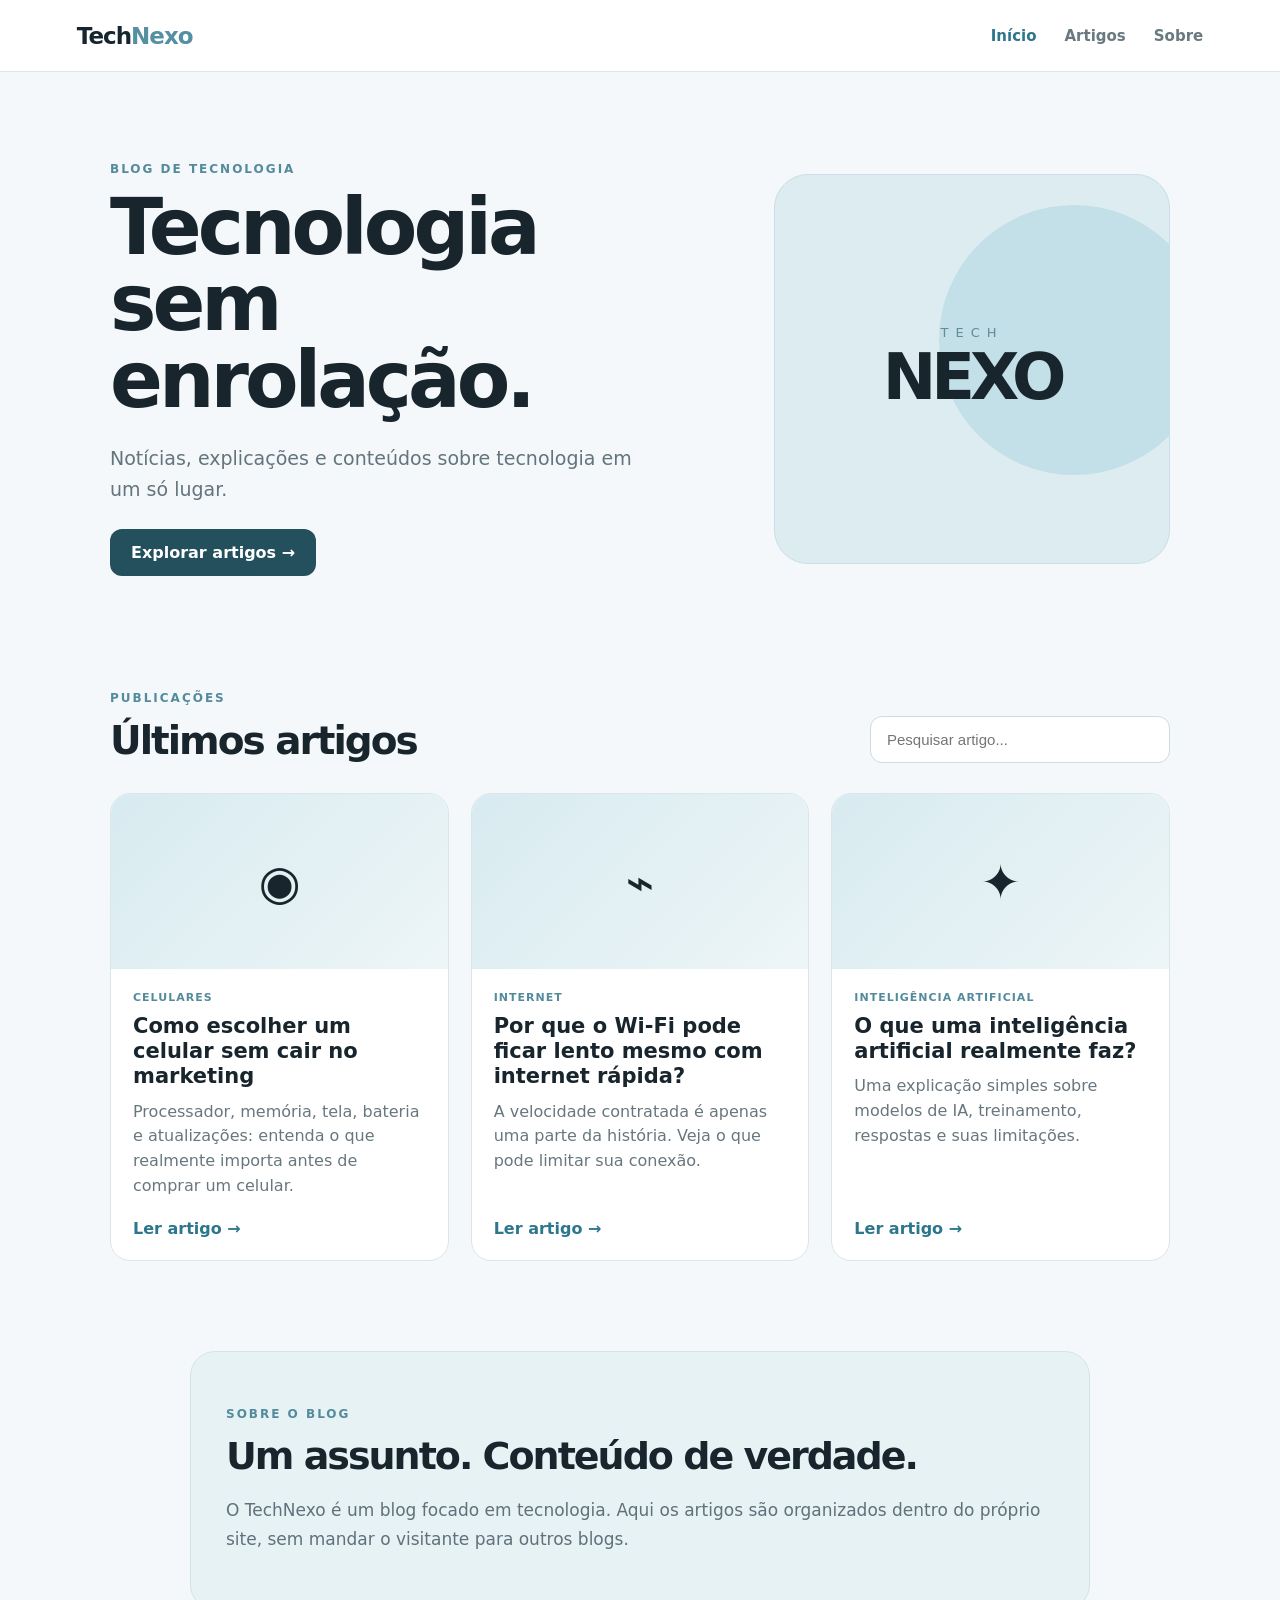
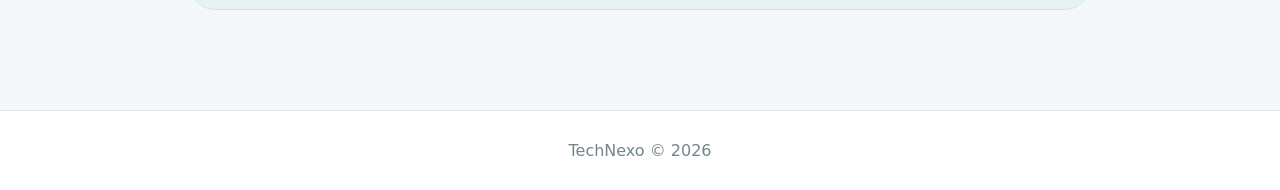
==== commit eaaa6824: "Base3" ====
--- a/index.html
+++ b/index.html
@@ -4,540 +4,142 @@
     <meta charset="UTF-8">
     <meta name="viewport" content="width=device-width, initial-scale=1.0">
 
-    <title>Nord — Blog</title>
-
-    <link rel="preconnect" href="https://fonts.googleapis.com">
-    <link rel="preconnect" href="https://fonts.gstatic.com" crossorigin>
-    <link href="https://fonts.googleapis.com/css2?family=DM+Sans:wght@400;500;600;700&family=Playfair+Display:wght@600;700&display=swap" rel="stylesheet">
+    <title>TechNexo — Tecnologia sem enrolação</title>
 
     <link rel="stylesheet" href="style.css">
 </head>
 
 <body>
 
-    <!-- FUNDO DECORATIVO -->
-    <div class="background-shape shape-one"></div>
-    <div class="background-shape shape-two"></div>
+<header class="header">
 
-    <!-- HEADER -->
-    <header class="header">
+    <a href="index.html" class="logo">
+        Tech<span>Nexo</span>
+    </a>
 
-        <div class="logo">
-            <span class="logo-mark">N</span>
+    <nav class="nav">
+        <a href="index.html" class="active">Início</a>
+        <a href="#artigos">Artigos</a>
+        <a href="#sobre">Sobre</a>
+    </nav>
 
-            <div>
-                <strong>NORD</strong>
-                <small>ideias que ficam</small>
-            </div>
-        </div>
-
-        <nav class="nav">
-            <a href="#inicio" class="active">Início</a>
-            <a href="#destaques">Destaques</a>
-            <a href="#categorias">Categorias</a>
-            <a href="#sobre">Sobre</a>
-        </nav>
-
-        <div class="header-actions">
-
-            <button class="icon-button" id="searchButton" aria-label="Pesquisar">
-                🔍
-            </button>
-
-            <button class="icon-button" id="themeButton" aria-label="Alterar tema">
-                ☾
-            </button>
-
-            <button class="menu-button" id="menuButton">
-                ☰
-            </button>
-
-        </div>
-
-    </header>
+</header>
 
 
-    <!-- BUSCA -->
-    <div class="search-box" id="searchBox">
+<main>
 
-        <input
-            type="text"
-            id="searchInput"
-            placeholder="Pesquisar no blog..."
-        >
+<section class="hero">
 
-        <button id="closeSearch">×</button>
+    <div class="hero-content">
+
+        <p class="small-title">
+            BLOG DE TECNOLOGIA
+        </p>
+
+        <h1>
+            Tecnologia<br>
+            sem enrolação.
+        </h1>
+
+        <p class="hero-description">
+            Notícias, explicações e conteúdos sobre tecnologia
+            em um só lugar.
+        </p>
+
+        <a href="#artigos" class="main-button">
+            Explorar artigos →
+        </a>
 
     </div>
 
 
-    <!-- CONTEÚDO -->
-    <main id="inicio">
+    <div class="hero-visual">
 
-        <!-- HERO -->
-        <section class="hero">
+        <div class="visual-circle"></div>
 
-            <div class="hero-text">
+        <div class="visual-text">
+            <span>TECH</span>
+            <strong>NEXO</strong>
+        </div>
 
-                <div class="tag">
-                    <span></span>
-                    edição de hoje
-                </div>
+    </div>
 
-                <h1>
-                    Ideias, histórias
-                    <em>e coisas que valem</em>
-                    a sua atenção.
-                </h1>
-
-                <p>
-                    Um espaço para descobrir coisas interessantes,
-                    acompanhar tendências e encontrar novas formas
-                    de enxergar o mundo.
-                </p>
-
-                <div class="hero-buttons">
-
-                    <a href="#destaques" class="primary-button">
-                        Explorar artigos
-                        <span>→</span>
-                    </a>
-
-                    <a href="#categorias" class="secondary-button">
-                        Ver categorias
-                    </a>
-
-                </div>
-
-            </div>
+</section>
 
 
-            <div class="hero-card">
 
-                <div class="hero-image">
-                    <div class="image-label">EM ALTA</div>
-                </div>
+<section id="artigos" class="articles-section">
 
-                <div class="hero-card-content">
+    <div class="section-header">
 
-                    <span class="category">
-                        Cultura
-                    </span>
+        <div>
 
-                    <h2>
-                        Por que algumas histórias
-                        continuam vivas mesmo depois
-                        de tantos anos?
-                    </h2>
+            <p class="small-title">
+                PUBLICAÇÕES
+            </p>
 
-                    <p>
-                        Uma viagem pelas histórias que marcaram
-                        gerações e continuam influenciando a cultura.
-                    </p>
-
-                    <div class="article-info">
-                        <span>06 min de leitura</span>
-                        <span>•</span>
-                        <span>Hoje</span>
-                    </div>
-
-                </div>
-
-            </div>
-
-        </section>
-
-
-        <!-- CATEGORIAS -->
-        <section class="categories-section" id="categorias">
-
-            <div class="section-heading">
-
-                <div>
-                    <span class="small-title">EXPLORE</span>
-                    <h2>Encontre seu assunto.</h2>
-                </div>
-
-                <p>
-                    Escolha uma categoria e descubra
-                    novas histórias.
-                </p>
-
-            </div>
-
-
-            <div class="category-list">
-
-                <button class="category-card active-category" data-category="Todos">
-                    <span class="category-number">01</span>
-                    <strong>Todos</strong>
-                    <span>→</span>
-                </button>
-
-                <button class="category-card" data-category="Tecnologia">
-                    <span class="category-number">02</span>
-                    <strong>Tecnologia</strong>
-                    <span>→</span>
-                </button>
-
-                <button class="category-card" data-category="Cultura">
-                    <span class="category-number">03</span>
-                    <strong>Cultura</strong>
-                    <span>→</span>
-                </button>
-
-                <button class="category-card" data-category="Música">
-                    <span class="category-number">04</span>
-                    <strong>Música</strong>
-                    <span>→</span>
-                </button>
-
-                <button class="category-card" data-category="Entretenimento">
-                    <span class="category-number">05</span>
-                    <strong>Entretenimento</strong>
-                    <span>→</span>
-                </button>
-
-            </div>
-
-        </section>
-
-
-        <!-- DESTAQUES -->
-        <section class="articles-section" id="destaques">
-
-            <div class="section-heading articles-heading">
-
-                <div>
-                    <span class="small-title">PUBLICAÇÕES</span>
-                    <h2>Últimas histórias.</h2>
-                </div>
-
-                <button class="view-all" id="viewAll">
-                    Ver todas →
-                </button>
-
-            </div>
-
-
-            <div class="articles-grid" id="articlesGrid">
-
-
-                <!-- ARTIGO 1 -->
-                <article class="article-card" data-category="Tecnologia">
-
-                    <div class="article-image image-tech">
-                        <span>Tecnologia</span>
-                    </div>
-
-                    <div class="article-content">
-
-                        <div class="article-top">
-                            <span>TECNOLOGIA</span>
-                            <span>04 MIN</span>
-                        </div>
-
-                        <h3>
-                            A tecnologia está mudando
-                            a maneira como pensamos?
-                        </h3>
-
-                        <p>
-                            Como as novas ferramentas digitais
-                            estão transformando nossa rotina.
-                        </p>
-
-                        <a href="#" class="read-link">
-                            Ler história →
-                        </a>
-
-                    </div>
-
-                </article>
-
-
-                <!-- ARTIGO 2 -->
-                <article class="article-card" data-category="Cultura">
-
-                    <div class="article-image image-culture">
-                        <span>Cultura</span>
-                    </div>
-
-                    <div class="article-content">
-
-                        <div class="article-top">
-                            <span>CULTURA</span>
-                            <span>05 MIN</span>
-                        </div>
-
-                        <h3>
-                            O poder das referências
-                            que atravessam gerações.
-                        </h3>
-
-                        <p>
-                            Filmes, músicas e histórias que
-                            nunca deixam de influenciar.
-                        </p>
-
-                        <a href="#" class="read-link">
-                            Ler história →
-                        </a>
-
-                    </div>
-
-                </article>
-
-
-                <!-- ARTIGO 3 -->
-                <article class="article-card" data-category="Música">
-
-                    <div class="article-image image-music">
-                        <span>Música</span>
-                    </div>
-
-                    <div class="article-content">
-
-                        <div class="article-top">
-                            <span>MÚSICA</span>
-                            <span>07 MIN</span>
-                        </div>
-
-                        <h3>
-                            Quando uma música deixa
-                            de ser apenas uma música.
-                        </h3>
-
-                        <p>
-                            A relação entre memória, identidade
-                            e aquilo que escutamos.
-                        </p>
-
-                        <a href="#" class="read-link">
-                            Ler história →
-                        </a>
-
-                    </div>
-
-                </article>
-
-
-                <!-- ARTIGO 4 -->
-                <article class="article-card" data-category="Entretenimento">
-
-                    <div class="article-image image-entertainment">
-                        <span>Entretenimento</span>
-                    </div>
-
-                    <div class="article-content">
-
-                        <div class="article-top">
-                            <span>ENTRETENIMENTO</span>
-                            <span>03 MIN</span>
-                        </div>
-
-                        <h3>
-                            Por que algumas séries
-                            simplesmente conquistam todo mundo?
-                        </h3>
-
-                        <p>
-                            O que transforma uma produção em
-                            um fenômeno cultural.
-                        </p>
-
-                        <a href="#" class="read-link">
-                            Ler história →
-                        </a>
-
-                    </div>
-
-                </article>
-
-
-            </div>
-
-        </section>
-
-
-        <!-- EM ALTA -->
-        <section class="trending-section">
-
-            <div class="trending-header">
-
-                <div>
-                    <span class="small-title">AGORA</span>
-                    <h2>O que está em alta.</h2>
-                </div>
-
-                <span class="trend-line"></span>
-
-            </div>
-
-
-            <div class="trending-list">
-
-                <article class="trend-item">
-
-                    <span class="trend-number">01</span>
-
-                    <div>
-                        <span class="trend-category">CULTURA</span>
-
-                        <h3>
-                            As histórias que definiram uma geração
-                        </h3>
-
-                        <p>8,4 mil leituras</p>
-                    </div>
-
-                    <span class="trend-arrow">↗</span>
-
-                </article>
-
-
-                <article class="trend-item">
-
-                    <span class="trend-number">02</span>
-
-                    <div>
-                        <span class="trend-category">TECNOLOGIA</span>
-
-                        <h3>
-                            O futuro que já começou
-                        </h3>
-
-                        <p>6,8 mil leituras</p>
-                    </div>
-
-                    <span class="trend-arrow">↗</span>
-
-                </article>
-
-
-                <article class="trend-item">
-
-                    <span class="trend-number">03</span>
-
-                    <div>
-                        <span class="trend-category">MÚSICA</span>
-
-                        <h3>
-                            Sons que mudaram a cultura
-                        </h3>
-
-                        <p>5,2 mil leituras</p>
-                    </div>
-
-                    <span class="trend-arrow">↗</span>
-
-                </article>
-
-            </div>
-
-        </section>
-
-
-        <!-- NEWSLETTER -->
-        <section class="newsletter" id="sobre">
-
-            <div class="newsletter-symbol">
-                N
-            </div>
-
-            <div class="newsletter-text">
-
-                <span class="small-title">
-                    FIQUE POR DENTRO
-                </span>
-
-                <h2>
-                    Uma boa história
-                    pode chegar até você.
-                </h2>
-
-                <p>
-                    Receba novidades, textos e descobertas
-                    diretamente no seu e-mail.
-                </p>
-
-            </div>
-
-
-            <form class="newsletter-form" id="newsletterForm">
-
-                <input
-                    type="email"
-                    placeholder="Seu melhor e-mail"
-                    required
-                >
-
-                <button type="submit">
-                    Quero receber →
-                </button>
-
-            </form>
-
-        </section>
-
-    </main>
-
-
-    <!-- FOOTER -->
-    <footer class="footer">
-
-        <div class="footer-brand">
-
-            <div class="logo">
-                <span class="logo-mark">N</span>
-
-                <div>
-                    <strong>NORD</strong>
-                    <small>ideias que ficam</small>
-                </div>
-            </div>
-
-            <p>
-                Um lugar para ideias,
-                histórias e descobertas.
-            </p>
+            <h2>
+                Últimos artigos
+            </h2>
 
         </div>
 
 
-        <div class="footer-links">
+        <div class="search-box">
 
-            <div>
-                <strong>Explorar</strong>
-                <a href="#inicio">Início</a>
-                <a href="#destaques">Destaques</a>
-                <a href="#categorias">Categorias</a>
-            </div>
-
-            <div>
-                <strong>Redes</strong>
-                <a href="#">Instagram</a>
-                <a href="#">TikTok</a>
-                <a href="#">YouTube</a>
-            </div>
+            <input
+                type="search"
+                id="search"
+                placeholder="Pesquisar artigo..."
+            >
 
         </div>
 
-
-        <div class="footer-bottom">
-
-            <span>© 2026 NORD</span>
-
-            <span>
-                Feito para quem gosta de descobrir.
-            </span>
-
-        </div>
-
-    </footer>
+    </div>
 
 
-    <script src="script.js"></script>
+    <div id="posts" class="posts-grid"></div>
+
+    <p id="no-results" class="no-results" hidden>
+        Nenhum artigo encontrado.
+    </p>
+
+</section>
+
+
+
+<section id="sobre" class="about-section">
+
+    <p class="small-title">
+        SOBRE O BLOG
+    </p>
+
+    <h2>
+        Um assunto. Conteúdo de verdade.
+    </h2>
+
+    <p>
+        O TechNexo é um blog focado em tecnologia.
+        Aqui os artigos são organizados dentro do próprio site,
+        sem mandar o visitante para outros blogs.
+    </p>
+
+</section>
+
+</main>
+
+
+
+<footer>
+
+    <p>
+        TechNexo © 2026
+    </p>
+
+</footer>
+
+
+<script src="script.js"></script>
 
 </body>
 </html>
--- a/style.css
+++ b/style.css
@@ -1,1321 +1,775 @@
-/* =========================
-   CONFIGURAÇÕES
-========================= */
-
-:root {
-    --background: #f3f8fa;
-    --background-soft: #eaf3f6;
-    --card: #ffffff;
-    --text: #17252b;
-    --text-soft: #64747a;
-    --line: #d9e5e9;
-    --blue: #6d9eae;
-    --blue-dark: #315d6d;
-    --shadow: 0 20px 60px rgba(44, 75, 84, 0.10);
-
-    --font-main: "DM Sans", sans-serif;
-    --font-title: "Playfair Display", serif;
-}
-
-
-/* =========================
-   RESET
-========================= */
-
 * {
     margin: 0;
     padding: 0;
     box-sizing: border-box;
 }
 
+
 html {
     scroll-behavior: smooth;
 }
 
+
 body {
-    font-family: var(--font-main);
-    background: var(--background);
-    color: var(--text);
+
+    font-family:
+        Inter,
+        system-ui,
+        -apple-system,
+        BlinkMacSystemFont,
+        "Segoe UI",
+        sans-serif;
+
+    background: #f4f8fa;
+
+    color: #18252d;
+
     min-height: 100vh;
-    overflow-x: hidden;
-}
-
-button,
-input {
-    font-family: inherit;
-}
-
-button {
-    cursor: pointer;
-}
-
-a {
-    color: inherit;
+}
+
+
+
+/* HEADER */
+
+.header {
+
+    height: 72px;
+
+    padding: 0 clamp(20px, 6vw, 90px);
+
+    display: flex;
+
+    align-items: center;
+
+    justify-content: space-between;
+
+    background: rgba(255,255,255,0.92);
+
+    border-bottom: 1px solid #dce7eb;
+
+    position: sticky;
+
+    top: 0;
+
+    z-index: 100;
+
+    backdrop-filter: blur(12px);
+}
+
+
+
+.logo {
+
     text-decoration: none;
-}
-
-
-/* =========================
-   FUNDO
-========================= */
-
-.background-shape {
-    position: fixed;
-    border-radius: 50%;
-    pointer-events: none;
-    z-index: -1;
-    filter: blur(5px);
-}
-
-.shape-one {
-    width: 420px;
-    height: 420px;
-    background: #dcecf2;
-    top: -180px;
-    right: -150px;
-}
-
-.shape-two {
-    width: 300px;
-    height: 300px;
-    background: #e5f0f3;
-    bottom: 10%;
-    left: -180px;
-}
-
-
-/* =========================
-   HEADER
-========================= */
-
-.header {
-    width: min(1180px, calc(100% - 40px));
-    margin: 20px auto 0;
-
-    padding: 18px 22px;
-
-    display: flex;
-    align-items: center;
-    justify-content: space-between;
-
-    background: rgba(255, 255, 255, 0.72);
-
-    border: 1px solid rgba(217, 229, 233, 0.9);
-
-    border-radius: 22px;
-
-    backdrop-filter: blur(15px);
-
-    position: sticky;
-    top: 15px;
-
-    z-index: 100;
-
-    box-shadow: 0 10px 35px rgba(50, 80, 90, 0.06);
-}
-
-
-/* LOGO */
-
-.logo {
-    display: flex;
-    align-items: center;
-    gap: 10px;
-}
-
-.logo-mark {
-    width: 40px;
-    height: 40px;
-
-    display: grid;
-    place-items: center;
-
-    background: var(--text);
-    color: white;
-
-    border-radius: 12px;
-
-    font-family: var(--font-title);
-    font-size: 21px;
-}
-
-.logo div {
-    display: flex;
-    flex-direction: column;
-}
-
-.logo strong {
-    font-size: 16px;
-    letter-spacing: 2px;
-}
-
-.logo small {
-    font-size: 9px;
-    color: var(--text-soft);
-    letter-spacing: 0.5px;
-}
-
-
-/* NAV */
+
+    color: #17262e;
+
+    font-size: 23px;
+
+    font-weight: 800;
+
+    letter-spacing: -1px;
+}
+
+
+.logo span {
+
+    color: #548fa2;
+
+}
+
+
 
 .nav {
-    display: flex;
-    gap: 8px;
-}
+
+    display: flex;
+
+    gap: 28px;
+}
+
 
 .nav a {
-    padding: 9px 15px;
-
-    font-size: 13px;
-    color: var(--text-soft);
-
-    border-radius: 10px;
-
-    transition: 0.25s;
-}
+
+    text-decoration: none;
+
+    color: #687980;
+
+    font-size: 15px;
+
+    font-weight: 650;
+
+    transition: 0.2s;
+}
+
 
 .nav a:hover,
 .nav a.active {
-    background: var(--background-soft);
-    color: var(--text);
-}
-
-
-/* HEADER BUTTONS */
-
-.header-actions {
-    display: flex;
-    gap: 8px;
-}
-
-.icon-button,
-.menu-button {
-    width: 40px;
-    height: 40px;
-
-    border: 1px solid var(--line);
+
+    color: #2d778c;
+
+}
+
+
+
+/* HERO */
+
+.hero {
+
+    max-width: 1180px;
+
+    margin: auto;
+
+    padding:
+        90px
+        clamp(20px, 5vw, 60px)
+        85px;
+
+    display: grid;
+
+    grid-template-columns:
+        1.2fr
+        0.8fr;
+
+    gap: 70px;
+
+    align-items: center;
+}
+
+
+
+.small-title {
+
+    color: #548b9c;
+
+    font-size: 12px;
+
+    letter-spacing: 2px;
+
+    font-weight: 800;
+
+    margin-bottom: 13px;
+}
+
+
+
+.hero h1 {
+
+    font-size: clamp(45px, 7vw, 78px);
+
+    line-height: 0.98;
+
+    letter-spacing: -4px;
+
+    margin-bottom: 25px;
+}
+
+
+
+.hero-description {
+
+    color: #64747c;
+
+    font-size: 19px;
+
+    line-height: 1.6;
+
+    max-width: 550px;
+
+    margin-bottom: 25px;
+}
+
+
+
+.main-button {
+
+    display: inline-block;
+
+    text-decoration: none;
+
+    background: #244f5d;
+
+    color: white;
+
+    padding: 14px 21px;
+
+    border-radius: 12px;
+
+    font-weight: 750;
+
+    transition: 0.2s;
+}
+
+
+.main-button:hover {
+
+    transform: translateY(-2px);
+
+    background: #1d424e;
+
+}
+
+
+
+/* VISUAL */
+
+.hero-visual {
+
+    height: 390px;
+
+    border-radius: 34px;
+
+    background: #dcecf1;
+
+    border: 1px solid #c9dfe5;
+
+    display: flex;
+
+    align-items: center;
+
+    justify-content: center;
+
+    position: relative;
+
+    overflow: hidden;
+}
+
+
+.visual-circle {
+
+    width: 270px;
+
+    height: 270px;
+
+    border-radius: 50%;
+
+    background: #c3dfe7;
+
+    position: absolute;
+
+    right: -40px;
+
+    top: 30px;
+}
+
+
+.visual-text {
+
+    position: relative;
+
+    z-index: 2;
+
+    display: flex;
+
+    flex-direction: column;
+
+    align-items: center;
+}
+
+
+.visual-text span {
+
+    color: #618c98;
+
+    font-size: 13px;
+
+    letter-spacing: 7px;
+}
+
+
+.visual-text strong {
+
+    font-size: 64px;
+
+    letter-spacing: -5px;
+}
+
+
+
+/* ARTIGOS */
+
+.articles-section {
+
+    max-width: 1180px;
+
+    margin: auto;
+
+    padding:
+        30px
+        clamp(20px, 5vw, 60px)
+        90px;
+}
+
+
+
+.section-header {
+
+    display: flex;
+
+    align-items: end;
+
+    justify-content: space-between;
+
+    gap: 20px;
+
+    margin-bottom: 30px;
+}
+
+
+.section-header h2 {
+
+    font-size: 39px;
+
+    letter-spacing: -2px;
+}
+
+
+
+.search-box input {
+
+    width: 300px;
+
+    padding: 14px 16px;
+
+    border: 1px solid #ccdce1;
+
+    border-radius: 12px;
+
     background: white;
 
-    border-radius: 12px;
-
-    font-size: 16px;
-
-    transition: 0.25s;
-}
-
-.icon-button:hover,
-.menu-button:hover {
-    transform: translateY(-2px);
-    background: var(--background-soft);
-}
-
-.menu-button {
-    display: none;
-}
-
-
-/* =========================
-   SEARCH
-========================= */
-
-.search-box {
-    position: fixed;
-
-    top: 90px;
-    left: 50%;
-
-    transform: translate(-50%, -20px);
-
-    width: min(600px, calc(100% - 40px));
+    outline: none;
+
+    font-size: 15px;
+}
+
+
+.search-box input:focus {
+
+    border-color: #6d9eab;
+}
+
+
+
+/* POSTS */
+
+.posts-grid {
+
+    display: grid;
+
+    grid-template-columns:
+        repeat(3, 1fr);
+
+    gap: 22px;
+}
+
+
+
+.post-card {
 
     background: white;
 
-    border: 1px solid var(--line);
-
-    padding: 12px;
-
-    border-radius: 18px;
-
-    display: none;
-
-    z-index: 200;
-
-    box-shadow: var(--shadow);
-}
-
-.search-box.show {
-    display: flex;
-    animation: searchIn 0.25s ease forwards;
-}
-
-@keyframes searchIn {
-    to {
-        transform: translate(-50%, 0);
-    }
-}
-
-.search-box input {
-    flex: 1;
-
-    border: none;
-    outline: none;
-
-    font-size: 15px;
-
-    padding: 10px;
-}
-
-.search-box button {
-    border: none;
-    background: var(--background-soft);
-
-    width: 40px;
-    height: 40px;
-
-    border-radius: 10px;
-
-    font-size: 20px;
-}
-
-
-/* =========================
-   MAIN
-========================= */
-
-main {
-    width: min(1180px, calc(100% - 40px));
-    margin: auto;
-}
-
-
-/* =========================
-   HERO
-========================= */
-
-.hero {
-    min-height: 650px;
-
-    display: grid;
-    grid-template-columns: 1fr 0.85fr;
-
-    align-items: center;
-
-    gap: 70px;
-
-    padding: 90px 0 80px;
-}
-
-
-.hero-text {
-    animation: fadeUp 0.7s ease;
-}
-
-@keyframes fadeUp {
-    from {
-        opacity: 0;
-        transform: translateY(25px);
-    }
-
-    to {
-        opacity: 1;
-        transform: translateY(0);
-    }
-}
-
-
-/* TAG */
-
-.tag {
-    display: inline-flex;
-    align-items: center;
-    gap: 9px;
-
-    font-size: 11px;
-    text-transform: uppercase;
-    letter-spacing: 2px;
-
-    color: var(--blue-dark);
-
-    margin-bottom: 25px;
-}
-
-.tag span {
-    width: 7px;
-    height: 7px;
-
-    background: var(--blue);
-
-    border-radius: 50%;
-}
-
-
-/* HERO TITLE */
-
-.hero h1 {
-    font-family: var(--font-title);
-
-    font-size: clamp(50px, 6vw, 82px);
-
-    line-height: 0.98;
-
-    letter-spacing: -3px;
-
-    max-width: 650px;
-}
-
-.hero h1 em {
-    display: block;
-
-    color: var(--blue-dark);
-
-    font-style: normal;
-}
-
-
-/* HERO TEXT */
-
-.hero-text > p {
-    max-width: 500px;
-
-    margin-top: 30px;
-
-    font-size: 16px;
-    line-height: 1.8;
-
-    color: var(--text-soft);
-}
-
-
-/* BUTTONS */
-
-.hero-buttons {
-    display: flex;
-    gap: 12px;
-
-    margin-top: 35px;
-}
-
-.primary-button,
-.secondary-button {
-    padding: 15px 20px;
-
-    border-radius: 13px;
-
-    font-size: 13px;
-
-    transition: 0.25s;
-}
-
-.primary-button {
-    background: var(--text);
-    color: white;
-
-    display: flex;
-    gap: 20px;
-}
-
-.primary-button:hover {
-    transform: translateY(-3px);
-    box-shadow: 0 12px 30px rgba(23, 37, 43, 0.18);
-}
-
-.secondary-button {
-    border: 1px solid var(--line);
-    background: white;
-}
-
-.secondary-button:hover {
-    background: var(--background-soft);
-}
-
-
-/* =========================
-   HERO CARD
-========================= */
-
-.hero-card {
-    background: var(--card);
-
-    border: 1px solid var(--line);
-
-    border-radius: 28px;
+    border:
+        1px solid
+        #dbe6e9;
+
+    border-radius: 20px;
 
     overflow: hidden;
 
-    box-shadow: var(--shadow);
-
-    transform: rotate(1deg);
-
-    transition: 0.35s;
-}
-
-.hero-card:hover {
-    transform: rotate(0deg) translateY(-5px);
-}
-
-.hero-image {
-    height: 320px;
-
-    position: relative;
+    display: flex;
+
+    flex-direction: column;
+
+    transition: 0.2s;
+}
+
+
+.post-card:hover {
+
+    transform: translateY(-4px);
+
+    box-shadow:
+        0 15px 35px
+        rgba(38,70,80,0.10);
+}
+
+
+
+.post-image {
+
+    height: 175px;
 
     background:
         linear-gradient(
             135deg,
-            rgba(35, 72, 84, 0.7),
-            rgba(120, 167, 180, 0.35)
-        ),
-        radial-gradient(circle at 30% 30%, #c6e2e8, transparent 35%),
-        linear-gradient(140deg, #315d6d, #abcbd3);
-}
-
-.image-label {
-    position: absolute;
-
-    top: 20px;
-    left: 20px;
-
-    padding: 8px 12px;
-
-    background: rgba(255,255,255,0.9);
-
-    border-radius: 20px;
-
-    font-size: 9px;
-
-    letter-spacing: 1.5px;
-}
-
-.hero-card-content {
-    padding: 28px;
-}
-
-.category {
-    font-size: 10px;
-
-    color: var(--blue-dark);
-
-    text-transform: uppercase;
+            #d8ebf0,
+            #edf5f7
+        );
+
+    display: flex;
+
+    align-items: center;
+
+    justify-content: center;
+
+    font-size: 48px;
+}
+
+
+
+.post-content {
+
+    padding: 22px;
+
+    display: flex;
+
+    flex-direction: column;
+
+    flex: 1;
+}
+
+
+
+.post-category {
+
+    color: #548b9c;
+
+    font-size: 11px;
+
+    font-weight: 800;
+
+    letter-spacing: 1px;
+}
+
+
+
+.post-content h3 {
+
+    font-size: 21px;
+
+    line-height: 1.2;
+
+    margin: 10px 0;
+}
+
+
+
+.post-content p {
+
+    color: #68777e;
+
+    line-height: 1.55;
+
+    margin-bottom: 20px;
+}
+
+
+
+.read-more {
+
+    margin-top: auto;
+
+    text-decoration: none;
+
+    color: #2d778c;
+
+    font-weight: 800;
+}
+
+
+
+/* SOBRE */
+
+.about-section {
+
+    max-width: 900px;
+
+    margin:
+        0 auto
+        100px;
+
+    padding: 55px 35px;
+
+    background: #e7f2f5;
+
+    border:
+        1px solid
+        #d3e4e8;
+
+    border-radius: 25px;
+}
+
+
+
+.about-section h2 {
+
+    font-size: 38px;
+
+    letter-spacing: -2px;
+
+    margin-bottom: 18px;
+}
+
+
+
+.about-section > p:last-child {
+
+    color: #60717a;
+
+    line-height: 1.7;
+
+    font-size: 17px;
+}
+
+
+
+/* ARTIGO */
+
+.article-page {
+
+    max-width: 850px;
+
+    margin: auto;
+
+    padding:
+        65px
+        20px
+        100px;
+}
+
+
+
+.back-link {
+
+    display: inline-block;
+
+    color: #2d778c;
+
+    text-decoration: none;
+
+    font-weight: 800;
+
+    margin-bottom: 45px;
+}
+
+
+
+.article-category {
+
+    color: #548b9c;
+
+    font-size: 12px;
+
+    font-weight: 800;
 
     letter-spacing: 2px;
-}
-
-.hero-card h2 {
-    font-family: var(--font-title);
+
+    margin-bottom: 15px;
+}
+
+
+
+.article-page h1 {
+
+    font-size:
+        clamp(
+            38px,
+            6vw,
+            64px
+        );
+
+    line-height: 1.02;
+
+    letter-spacing: -3px;
+
+    margin-bottom: 18px;
+}
+
+
+
+.article-date {
+
+    color: #74838a;
+
+    margin-bottom: 40px;
+}
+
+
+
+.article-image {
+
+    height: 280px;
+
+    border-radius: 25px;
+
+    background: #dcecf1;
+
+    display: flex;
+
+    align-items: center;
+
+    justify-content: center;
+
+    font-size: 80px;
+
+    margin-bottom: 45px;
+}
+
+
+
+.article-text {
+
+    color: #3e4d55;
+
+    font-size: 18px;
+
+    line-height: 1.85;
+}
+
+
+
+.article-text h2 {
+
+    color: #1e2d34;
 
     font-size: 28px;
 
-    line-height: 1.15;
-
-    margin: 12px 0;
-}
-
-.hero-card p {
-    color: var(--text-soft);
-
-    line-height: 1.7;
-
-    font-size: 13px;
-}
-
-.article-info {
-    display: flex;
-    gap: 8px;
-
-    margin-top: 20px;
-
-    color: #829096;
-
-    font-size: 11px;
-}
-
-
-/* =========================
-   SEÇÕES
-========================= */
-
-.categories-section,
-.articles-section,
-.trending-section {
-    padding: 80px 0;
-}
-
-.section-heading {
-    display: flex;
-    justify-content: space-between;
-    align-items: end;
-
-    margin-bottom: 35px;
-}
-
-.small-title {
-    font-size: 10px;
-
-    letter-spacing: 3px;
-
-    color: var(--blue-dark);
-
-    font-weight: 700;
-}
-
-.section-heading h2,
-.trending-header h2 {
-    font-family: var(--font-title);
-
-    font-size: 43px;
-
-    letter-spacing: -1px;
-
-    margin-top: 7px;
-}
-
-.section-heading p {
-    color: var(--text-soft);
-
-    font-size: 13px;
-
-    max-width: 250px;
-
-    line-height: 1.7;
-}
-
-
-/* =========================
-   CATEGORIAS
-========================= */
-
-.category-list {
-    display: grid;
-
-    grid-template-columns: repeat(5, 1fr);
-
-    gap: 10px;
-}
-
-.category-card {
-    border: 1px solid var(--line);
-
-    background: rgba(255,255,255,0.65);
-
-    border-radius: 18px;
-
-    padding: 20px;
-
-    min-height: 130px;
-
-    display: flex;
-    flex-direction: column;
-
-    justify-content: space-between;
-
-    text-align: left;
-
-    transition: 0.3s;
-}
-
-.category-card:hover,
-.category-card.active-category {
-    background: var(--text);
-    color: white;
-
-    transform: translateY(-5px);
-}
-
-.category-number {
-    font-size: 10px;
-    opacity: 0.5;
-}
-
-.category-card strong {
-    font-size: 14px;
-}
-
-.category-card > span:last-child {
-    align-self: flex-end;
-
-    font-size: 18px;
-}
-
-
-/* =========================
-   ARTIGOS
-========================= */
-
-.articles-heading {
-    margin-bottom: 35px;
-}
-
-.view-all {
-    border: none;
-
-    background: transparent;
-
-    color: var(--blue-dark);
-
-    font-size: 12px;
-
-    font-weight: 600;
-}
-
-.articles-grid {
-    display: grid;
-
-    grid-template-columns: repeat(2, 1fr);
-
-    gap: 20px;
-}
-
-.article-card {
+    margin:
+        42px 0
+        15px;
+}
+
+
+
+.article-text p {
+
+    margin-bottom: 20px;
+}
+
+
+
+/* NÃO ENCONTRADO */
+
+.not-found {
+
+    max-width: 700px;
+
+    margin: auto;
+
+    padding: 130px 20px;
+
+    text-align: center;
+}
+
+
+.not-found h1 {
+
+    font-size: 45px;
+
+    margin-bottom: 15px;
+}
+
+
+.not-found p {
+
+    color: #68777e;
+
+    margin-bottom: 25px;
+}
+
+
+
+/* FOOTER */
+
+footer {
+
+    padding: 30px;
+
+    text-align: center;
+
+    color: #75858c;
+
     background: white;
 
-    border: 1px solid var(--line);
-
-    border-radius: 23px;
-
-    overflow: hidden;
-
-    transition: 0.3s;
-
-    box-shadow: 0 10px 30px rgba(40, 70, 80, 0.04);
-}
-
-.article-card:hover {
-    transform: translateY(-7px);
-
-    box-shadow: var(--shadow);
-}
-
-.article-image {
-    height: 240px;
-
-    position: relative;
-
-    display: flex;
-
-    align-items: flex-end;
-
-    padding: 18px;
-}
-
-
-/* IMAGENS ABSTRATAS */
-
-.image-tech {
-    background:
-        radial-gradient(circle at 70% 25%, #d6eef4 0 8%, transparent 9%),
-        radial-gradient(circle at 25% 65%, #a9ced8 0 18%, transparent 19%),
-        linear-gradient(130deg, #315d6d, #b8d9e0);
-}
-
-.image-culture {
-    background:
-        radial-gradient(circle at 20% 30%, #e2edf0 0 13%, transparent 14%),
-        radial-gradient(circle at 75% 65%, #7faeb9 0 20%, transparent 21%),
-        linear-gradient(145deg, #527c89, #c8e0e5);
-}
-
-.image-music {
-    background:
-        repeating-linear-gradient(
-            135deg,
-            rgba(255,255,255,0.18) 0 2px,
-            transparent 2px 12px
-        ),
-        linear-gradient(135deg, #243f49, #8fbac4);
-}
-
-.image-entertainment {
-    background:
-        radial-gradient(circle at 75% 25%, #e1f2f5 0 12%, transparent 13%),
-        radial-gradient(circle at 25% 75%, #6797a4 0 22%, transparent 23%),
-        linear-gradient(135deg, #3d6875, #b8d8de);
-}
-
-.article-image span {
-    background: rgba(255,255,255,0.88);
-
-    padding: 7px 11px;
-
-    border-radius: 20px;
-
-    font-size: 10px;
-
-    text-transform: uppercase;
-
-    letter-spacing: 1px;
-}
-
-.article-content {
-    padding: 25px;
-}
-
-.article-top {
-    display: flex;
-
-    justify-content: space-between;
-
-    font-size: 9px;
-
-    letter-spacing: 1.5px;
-
-    color: var(--blue-dark);
-}
-
-.article-content h3 {
-    font-family: var(--font-title);
-
-    font-size: 25px;
-
-    line-height: 1.2;
-
-    margin: 13px 0;
-}
-
-.article-content p {
-    color: var(--text-soft);
-
-    font-size: 13px;
-
-    line-height: 1.7;
-
-    max-width: 450px;
-}
-
-.read-link {
-    display: inline-block;
-
-    margin-top: 22px;
-
-    font-size: 12px;
-
-    font-weight: 700;
-
-    color: var(--blue-dark);
-}
-
-
-/* =========================
-   TRENDING
-========================= */
-
-.trending-section {
-    display: grid;
-
-    grid-template-columns: 0.75fr 1.25fr;
-
-    gap: 80px;
-
-    align-items: start;
-}
-
-.trending-header {
-    position: sticky;
-    top: 120px;
-}
-
-.trend-line {
-    display: block;
-
-    width: 70px;
-    height: 1px;
-
-    background: var(--blue);
-
-    margin-top: 25px;
-}
-
-.trending-list {
-    border-top: 1px solid var(--line);
-}
-
-.trend-item {
-    display: grid;
-
-    grid-template-columns: 50px 1fr 30px;
-
-    gap: 20px;
-
-    align-items: center;
-
-    padding: 28px 0;
-
-    border-bottom: 1px solid var(--line);
-
-    transition: 0.25s;
-}
-
-.trend-item:hover {
-    padding-left: 10px;
-}
-
-.trend-number {
-    font-family: var(--font-title);
-
-    color: #9eafb4;
-
-    font-size: 25px;
-}
-
-.trend-category {
-    color: var(--blue-dark);
-
-    font-size: 9px;
-
-    letter-spacing: 2px;
-}
-
-.trend-item h3 {
-    font-family: var(--font-title);
-
-    font-size: 21px;
-
-    margin: 6px 0;
-}
-
-.trend-item p {
-    color: #89979b;
-
-    font-size: 10px;
-}
-
-.trend-arrow {
-    font-size: 20px;
-
-    color: var(--blue-dark);
-}
-
-
-/* =========================
-   NEWSLETTER
-========================= */
-
-.newsletter {
-    margin: 70px 0 100px;
-
-    padding: 55px;
-
-    border-radius: 30px;
-
-    background: var(--text);
-
-    color: white;
-
-    display: grid;
-
-    grid-template-columns: 90px 1fr 1fr;
-
-    gap: 30px;
-
-    align-items: center;
-
-    position: relative;
-
-    overflow: hidden;
-}
-
-.newsletter::after {
-    content: "";
-
-    position: absolute;
-
-    width: 300px;
-    height: 300px;
-
-    border: 1px solid rgba(255,255,255,0.12);
-
-    border-radius: 50%;
-
-    right: -100px;
-    top: -120px;
-}
-
-.newsletter-symbol {
-    width: 70px;
-    height: 70px;
-
-    border: 1px solid rgba(255,255,255,0.25);
-
-    border-radius: 20px;
-
-    display: grid;
-    place-items: center;
-
-    font-family: var(--font-title);
-
-    font-size: 30px;
-}
-
-.newsletter .small-title {
-    color: #9fc0c9;
-}
-
-.newsletter h2 {
-    font-family: var(--font-title);
-
-    font-size: 31px;
-
-    line-height: 1.1;
-
-    margin: 8px 0;
-}
-
-.newsletter-text p {
-    color: #9baeb4;
-
-    font-size: 12px;
-
-    line-height: 1.6;
-
-    max-width: 380px;
-}
-
-.newsletter-form {
-    display: flex;
-
-    gap: 8px;
-
-    position: relative;
-
-    z-index: 2;
-}
-
-.newsletter-form input {
-    flex: 1;
-
-    min-width: 0;
-
-    border: 1px solid rgba(255,255,255,0.2);
-
-    background: rgba(255,255,255,0.08);
-
-    color: white;
-
-    padding: 15px;
-
-    border-radius: 12px;
-
-    outline: none;
-}
-
-.newsletter-form input::placeholder {
-    color: #91a5ab;
-}
-
-.newsletter-form button {
-    border: none;
-
-    background: white;
-
-    color: var(--text);
-
-    border-radius: 12px;
-
-    padding: 0 17px;
-
-    font-size: 11px;
-
-    font-weight: 700;
-}
-
-
-/* =========================
-   FOOTER
-========================= */
-
-.footer {
-    width: min(1180px, calc(100% - 40px));
-
-    margin: auto;
-
-    padding: 60px 0 25px;
-
-    border-top: 1px solid var(--line);
-}
-
-.footer-brand {
-    display: flex;
-
-    justify-content: space-between;
-
-    align-items: center;
-}
-
-.footer-brand p {
-    color: var(--text-soft);
-
-    font-size: 12px;
-}
-
-.footer-links {
-    display: flex;
-
-    gap: 90px;
-
-    margin-top: 50px;
-}
-
-.footer-links div {
-    display: flex;
-
-    flex-direction: column;
-
-    gap: 9px;
-}
-
-.footer-links strong {
-    font-size: 11px;
-
-    margin-bottom: 7px;
-}
-
-.footer-links a {
-    font-size: 11px;
-
-    color: var(--text-soft);
-
-    transition: 0.2s;
-}
-
-.footer-links a:hover {
-    color: var(--text);
-}
-
-.footer-bottom {
-    display: flex;
-
-    justify-content: space-between;
-
-    margin-top: 55px;
-
-    padding-top: 20px;
-
-    border-top: 1px solid var(--line);
-
-    color: #91a0a4;
-
-    font-size: 9px;
-
-    letter-spacing: 0.5px;
-}
-
-
-/* =========================
-   DARK MODE
-========================= */
-
-body.dark {
-    --background: #10191d;
-    --background-soft: #18272d;
-    --card: #162328;
-    --text: #edf5f7;
-    --text-soft: #94a7ad;
-    --line: #283b41;
-    --blue: #85b7c4;
-    --blue-dark: #a6d0d8;
-    --shadow: 0 20px 60px rgba(0,0,0,0.25);
-}
-
-body.dark .header {
-    background: rgba(22,35,40,0.8);
-}
-
-body.dark .icon-button,
-body.dark .menu-button,
-body.dark .secondary-button,
-body.dark .category-card,
-body.dark .article-card,
-body.dark .search-box {
-    background: var(--card);
-    color: var(--text);
-}
-
-body.dark .logo-mark {
-    background: white;
-    color: var(--text);
-}
-
-body.dark .hero-card,
-body.dark .article-card {
-    border-color: var(--line);
-}
-
-body.dark .newsletter {
-    background: #080e10;
-}
-
-
-/* =========================
-   MOBILE
-========================= */
-
-@media (max-width: 850px) {
+    border-top: 1px solid #dce7eb;
+}
+
+
+
+/* MOBILE */
+
+@media (max-width: 800px) {
+
+    .hero {
+
+        grid-template-columns: 1fr;
+
+        padding-top: 55px;
+
+    }
+
+
+    .hero-visual {
+
+        height: 280px;
+
+    }
+
+
+    .posts-grid {
+
+        grid-template-columns: 1fr;
+
+    }
+
+
+    .section-header {
+
+        flex-direction: column;
+
+        align-items: stretch;
+
+    }
+
+
+    .search-box input {
+
+        width: 100%;
+
+    }
+
 
     .header {
-        width: calc(100% - 24px);
-    }
+
+        padding: 0 20px;
+
+    }
+
 
     .nav {
-        display: none;
-
-        position: absolute;
-
-        top: 75px;
-        left: 0;
-        right: 0;
-
-        padding: 12px;
-
-        flex-direction: column;
-
-        background: white;
-
-        border: 1px solid var(--line);
-
-        border-radius: 18px;
-
-        box-shadow: var(--shadow);
-    }
-
-    body.dark .nav {
-        background: var(--card);
-    }
-
-    .nav.open {
-        display: flex;
-    }
-
-    .menu-button {
-        display: block;
-    }
-
-    .hero {
-        grid-template-columns: 1fr;
-
-        padding-top: 70px;
-
-        gap: 50px;
-    }
+
+        gap: 14px;
+
+    }
+
 
     .hero h1 {
-        font-size: clamp(47px, 12vw, 70px);
-    }
-
-    .hero-card {
-        transform: none;
-    }
-
-    .category-list {
-        grid-template-columns: repeat(2, 1fr);
-    }
-
-    .articles-grid {
-        grid-template-columns: 1fr;
-    }
-
-    .trending-section {
-        grid-template-columns: 1fr;
-
-        gap: 35px;
-    }
-
-    .trending-header {
-        position: static;
-    }
-
-    .newsletter {
-        grid-template-columns: 1fr;
-
-        padding: 35px;
-    }
-
-    .newsletter-form {
-        flex-direction: column;
-    }
-
-    .newsletter-form button {
-        padding: 14px;
-    }
-}
-
-
-@media (max-width: 550px) {
-
-    main {
-        width: calc(100% - 24px);
-    }
-
-    .header {
-        margin-top: 10px;
-    }
-
-    .logo small {
-        display: none;
-    }
-
-    .header-actions {
-        gap: 5px;
-    }
-
-    .icon-button,
-    .menu-button {
-        width: 36px;
-        height: 36px;
-    }
-
-    .hero {
-        padding: 60px 0;
-    }
-
-    .hero h1 {
-        letter-spacing: -2px;
-    }
-
-    .hero-buttons {
-        flex-direction: column;
-    }
-
-    .primary-button,
-    .secondary-button {
-        justify-content: center;
-        text-align: center;
-    }
-
-    .section-heading {
-        flex-direction: column;
-
-        align-items: flex-start;
-
-        gap: 15px;
-    }
-
-    .section-heading h2,
-    .trending-header h2 {
-        font-size: 35px;
-    }
-
-    .category-list {
-        grid-template-columns: 1fr;
-    }
-
-    .category-card {
-        min-height: 100px;
-    }
-
-    .article-image {
-        height: 210px;
-    }
-
-    .footer-brand {
-        flex-direction: column;
-
-        align-items: flex-start;
-
-        gap: 20px;
-    }
-
-    .footer-bottom {
-        flex-direction: column;
-
-        gap: 10px;
+
+        letter-spacing: -2.5px;
+
+    }
+
+
+    .section-header h2 {
+
+        font-size: 32px;
+
+    }
+
+
+    .about-section h2 {
+
+        font-size: 31px;
+
     }
 
 }
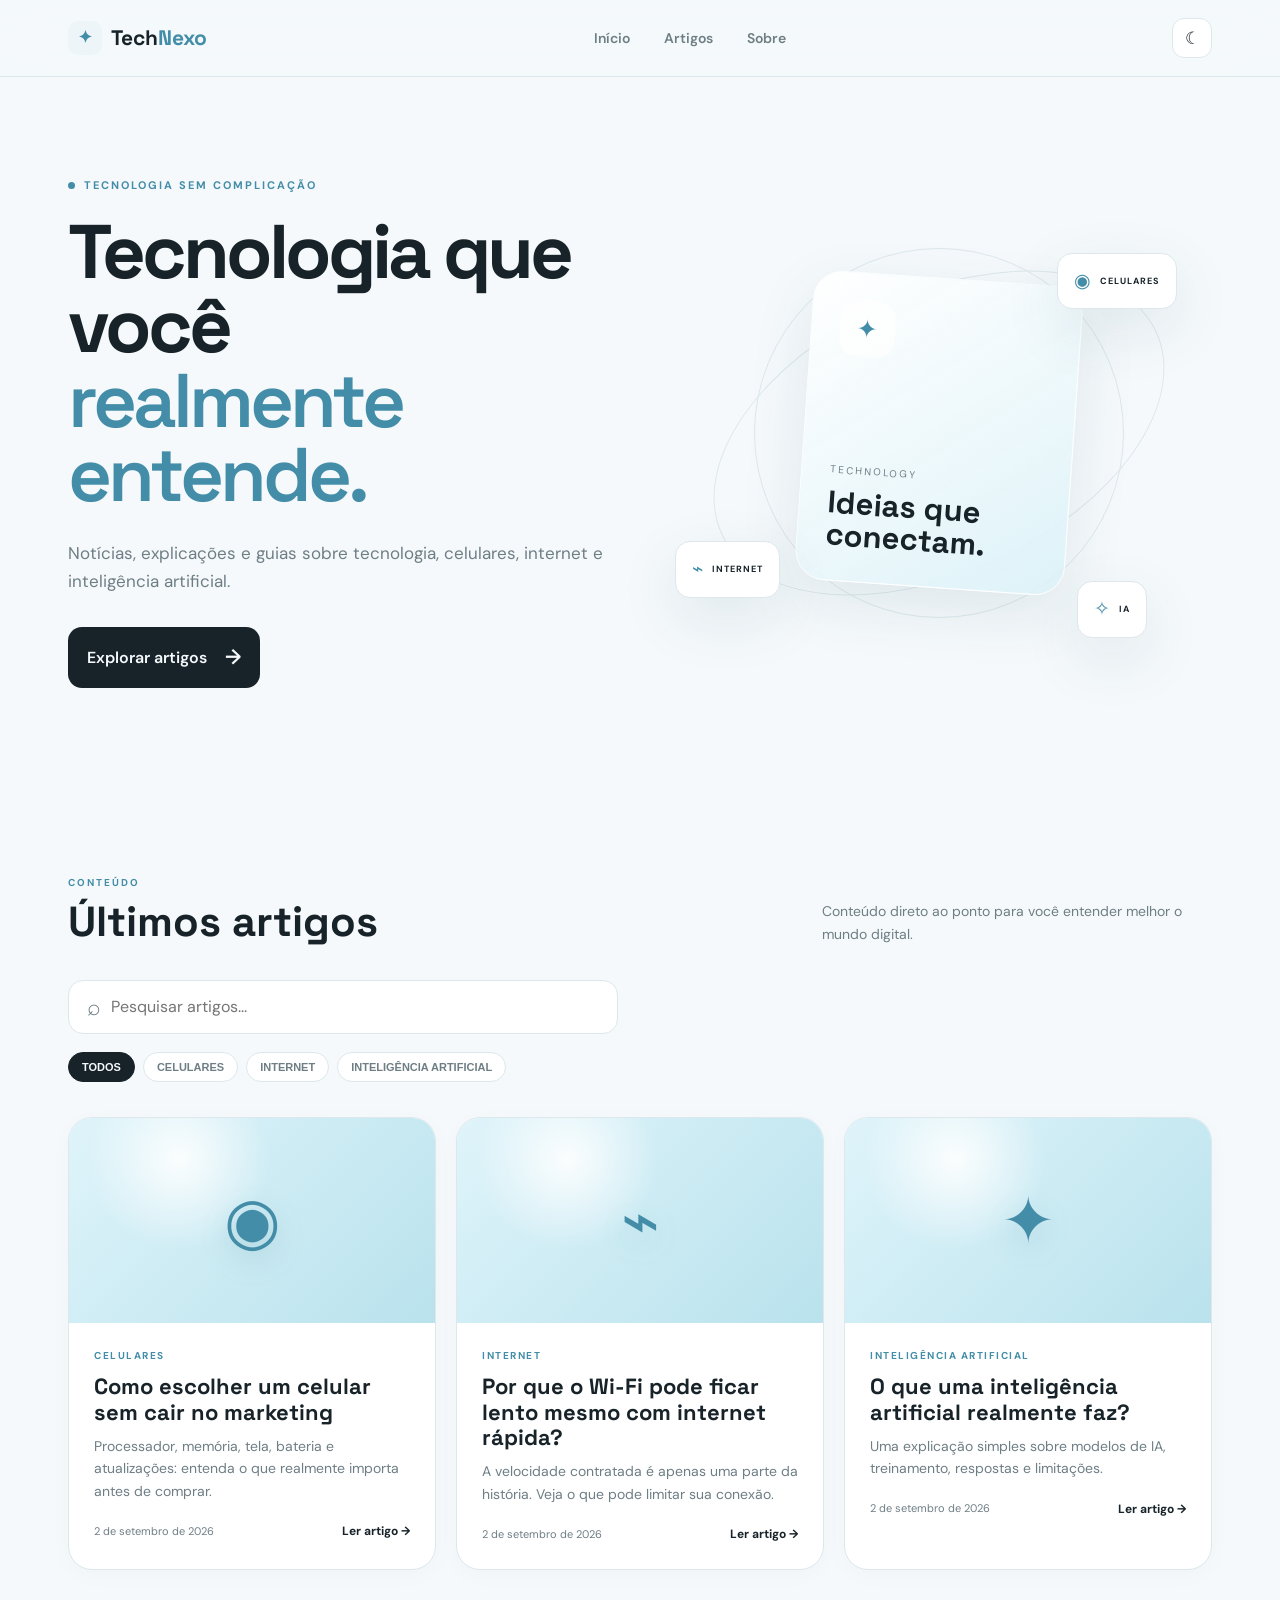
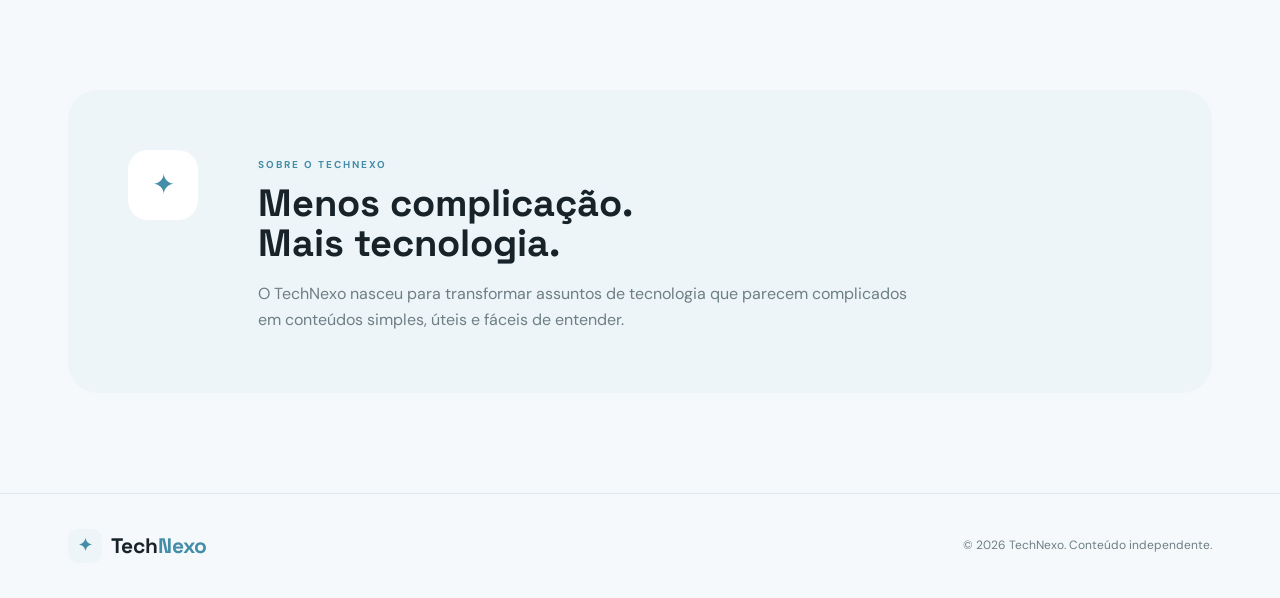
==== commit 94e99ae4: "base2.0" ====
--- a/index.html
+++ b/index.html
@@ -1,145 +1,167 @@
 <!DOCTYPE html>
 <html lang="pt-BR">
 <head>
-    <meta charset="UTF-8">
-    <meta name="viewport" content="width=device-width, initial-scale=1.0">
-
-    <title>TechNexo — Tecnologia sem enrolação</title>
-
-    <link rel="stylesheet" href="style.css">
+  <meta charset="UTF-8">
+  <meta name="viewport" content="width=device-width, initial-scale=1.0">
+  <title>TechNexo — Tecnologia sem complicação</title>
+  <meta name="description" content="Tecnologia explicada de forma simples, bonita e direta.">
+  <link rel="stylesheet" href="style.css">
 </head>
 
 <body>
 
-<header class="header">
+  <div class="progress-bar" id="progress"></div>
 
-    <a href="index.html" class="logo">
-        Tech<span>Nexo</span>
-    </a>
+  <header class="header">
+    <div class="header-inner">
 
-    <nav class="nav">
-        <a href="index.html" class="active">Início</a>
+      <a href="index.html" class="logo">
+        <span class="logo-symbol">✦</span>
+        <span>Tech<span>Nexo</span></span>
+      </a>
+
+      <nav id="nav">
+        <a href="#inicio">Início</a>
         <a href="#artigos">Artigos</a>
         <a href="#sobre">Sobre</a>
-    </nav>
+      </nav>
 
-</header>
+      <div class="header-actions">
+        <button class="icon-button" id="themeBtn" title="Mudar tema">☾</button>
+        <button class="menu-button" id="menuBtn">☰</button>
+      </div>
+
+    </div>
+  </header>
+
+  <main>
+
+    <section class="hero" id="inicio">
+      <div class="hero-content">
+
+        <div class="eyebrow">
+          <span></span>
+          TECNOLOGIA SEM COMPLICAÇÃO
+        </div>
+
+        <h1>
+          Tecnologia que você
+          <strong>realmente entende.</strong>
+        </h1>
+
+        <p>
+          Notícias, explicações e guias sobre tecnologia,
+          celulares, internet e inteligência artificial.
+        </p>
+
+        <a href="#artigos" class="hero-button">
+          Explorar artigos
+          <span>→</span>
+        </a>
+
+      </div>
+
+      <div class="hero-visual">
+        <div class="visual-orbit orbit-one"></div>
+        <div class="visual-orbit orbit-two"></div>
+
+        <div class="visual-card main-card">
+          <div class="visual-icon">✦</div>
+          <span>TECHNOLOGY</span>
+          <h3>Ideias que<br>conectam.</h3>
+        </div>
+
+        <div class="floating-card card-one">
+          <span>◉</span>
+          <small>CELULARES</small>
+        </div>
+
+        <div class="floating-card card-two">
+          <span>⌁</span>
+          <small>INTERNET</small>
+        </div>
+
+        <div class="floating-card card-three">
+          <span>✧</span>
+          <small>IA</small>
+        </div>
+      </div>
+    </section>
 
 
-<main>
+    <section class="articles-section" id="artigos">
 
-<section class="hero">
+      <div class="section-heading">
+        <div>
+          <span class="section-label">CONTEÚDO</span>
+          <h2>Últimos artigos</h2>
+        </div>
 
-    <div class="hero-content">
+        <p>
+          Conteúdo direto ao ponto para você entender
+          melhor o mundo digital.
+        </p>
+      </div>
 
-        <p class="small-title">
-            BLOG DE TECNOLOGIA
+      <div class="search-box">
+        <span>⌕</span>
+        <input
+          type="text"
+          id="search"
+          placeholder="Pesquisar artigos..."
+        >
+      </div>
+
+      <div class="category-list" id="categories"></div>
+
+      <div class="posts-grid" id="posts"></div>
+
+      <div class="empty" id="empty" style="display:none;">
+        <div>⌕</div>
+        <h3>Nenhum artigo encontrado</h3>
+        <p>Tente pesquisar outro termo.</p>
+      </div>
+
+    </section>
+
+
+    <section class="about-section" id="sobre">
+
+      <div class="about-icon">✦</div>
+
+      <div>
+        <span class="section-label">SOBRE O TECHNEXO</span>
+        <h2>Menos complicação.<br>Mais tecnologia.</h2>
+
+        <p>
+          O TechNexo nasceu para transformar assuntos de tecnologia
+          que parecem complicados em conteúdos simples, úteis e
+          fáceis de entender.
         </p>
+      </div>
 
-        <h1>
-            Tecnologia<br>
-            sem enrolação.
-        </h1>
+    </section>
 
-        <p class="hero-description">
-            Notícias, explicações e conteúdos sobre tecnologia
-            em um só lugar.
-        </p>
+  </main>
 
-        <a href="#artigos" class="main-button">
-            Explorar artigos →
-        </a>
+
+  <footer>
+    <div class="footer-inner">
+
+      <a href="index.html" class="logo">
+        <span class="logo-symbol">✦</span>
+        <span>Tech<span>Nexo</span></span>
+      </a>
+
+      <p>© 2026 TechNexo. Conteúdo independente.</p>
 
     </div>
+  </footer>
 
 
-    <div class="hero-visual">
+  <button class="top-button" id="topBtn">↑</button>
 
-        <div class="visual-circle"></div>
-
-        <div class="visual-text">
-            <span>TECH</span>
-            <strong>NEXO</strong>
-        </div>
-
-    </div>
-
-</section>
-
-
-
-<section id="artigos" class="articles-section">
-
-    <div class="section-header">
-
-        <div>
-
-            <p class="small-title">
-                PUBLICAÇÕES
-            </p>
-
-            <h2>
-                Últimos artigos
-            </h2>
-
-        </div>
-
-
-        <div class="search-box">
-
-            <input
-                type="search"
-                id="search"
-                placeholder="Pesquisar artigo..."
-            >
-
-        </div>
-
-    </div>
-
-
-    <div id="posts" class="posts-grid"></div>
-
-    <p id="no-results" class="no-results" hidden>
-        Nenhum artigo encontrado.
-    </p>
-
-</section>
-
-
-
-<section id="sobre" class="about-section">
-
-    <p class="small-title">
-        SOBRE O BLOG
-    </p>
-
-    <h2>
-        Um assunto. Conteúdo de verdade.
-    </h2>
-
-    <p>
-        O TechNexo é um blog focado em tecnologia.
-        Aqui os artigos são organizados dentro do próprio site,
-        sem mandar o visitante para outros blogs.
-    </p>
-
-</section>
-
-</main>
-
-
-
-<footer>
-
-    <p>
-        TechNexo © 2026
-    </p>
-
-</footer>
-
-
-<script src="script.js"></script>
+  <script src="script.js"></script>
 
 </body>
 </html>
--- a/style.css
+++ b/style.css
@@ -1,775 +1,1231 @@
+@import url('https://fonts.googleapis.com/css2?family=DM+Sans:wght@400;500;600;700&family=Space+Grotesk:wght@500;600;700&display=swap');
+
+:root {
+  --bg: #f5f9fb;
+  --surface: #ffffff;
+  --surface-two: #edf5f8;
+
+  --text: #172329;
+  --muted: #6e7e85;
+
+  --blue: #83c9df;
+  --blue-dark: #438da8;
+
+  --border: #dce8ec;
+
+  --shadow: 0 20px 60px rgba(30, 80, 95, 0.10);
+
+  --radius: 24px;
+}
+
 * {
-    margin: 0;
-    padding: 0;
-    box-sizing: border-box;
-}
-
+  box-sizing: border-box;
+  margin: 0;
+  padding: 0;
+}
 
 html {
-    scroll-behavior: smooth;
-}
-
+  scroll-behavior: smooth;
+}
 
 body {
-
-    font-family:
-        Inter,
-        system-ui,
-        -apple-system,
-        BlinkMacSystemFont,
-        "Segoe UI",
-        sans-serif;
-
-    background: #f4f8fa;
-
-    color: #18252d;
-
-    min-height: 100vh;
-}
-
+  font-family: "DM Sans", sans-serif;
+  background: var(--bg);
+  color: var(--text);
+  line-height: 1.6;
+  transition: background .3s, color .3s;
+}
+
+body.dark {
+  --bg: #101719;
+  --surface: #172125;
+  --surface-two: #1d2b30;
+
+  --text: #f0f7f9;
+  --muted: #9aacb2;
+
+  --border: #2c3d42;
+
+  --shadow: 0 20px 60px rgba(0,0,0,.25);
+}
+
+
+/* PROGRESS */
+
+.progress-bar {
+  position: fixed;
+  top: 0;
+  left: 0;
+
+  width: 0%;
+  height: 3px;
+
+  background: var(--blue-dark);
+
+  z-index: 9999;
+}
 
 
 /* HEADER */
 
 .header {
-
-    height: 72px;
-
-    padding: 0 clamp(20px, 6vw, 90px);
-
+  position: sticky;
+  top: 0;
+
+  z-index: 1000;
+
+  background: rgba(245,249,251,.82);
+
+  backdrop-filter: blur(20px);
+
+  border-bottom: 1px solid var(--border);
+}
+
+.dark .header {
+  background: rgba(16,23,25,.82);
+}
+
+.header-inner {
+  max-width: 1200px;
+  margin: auto;
+
+  height: 76px;
+
+  padding: 0 28px;
+
+  display: flex;
+  align-items: center;
+  justify-content: space-between;
+}
+
+.logo {
+  text-decoration: none;
+
+  color: var(--text);
+
+  display: flex;
+  align-items: center;
+  gap: 9px;
+
+  font-family: "Space Grotesk", sans-serif;
+  font-weight: 700;
+  font-size: 21px;
+}
+
+.logo span span {
+  color: var(--blue-dark);
+}
+
+.logo-symbol {
+  width: 34px;
+  height: 34px;
+
+  display: grid;
+  place-items: center;
+
+  border-radius: 10px;
+
+  background: var(--surface-two);
+
+  color: var(--blue-dark);
+
+  font-size: 17px;
+}
+
+nav {
+  display: flex;
+  gap: 34px;
+}
+
+nav a {
+  color: var(--muted);
+
+  text-decoration: none;
+
+  font-size: 14px;
+  font-weight: 600;
+
+  transition: .2s;
+}
+
+nav a:hover {
+  color: var(--blue-dark);
+}
+
+.header-actions {
+  display: flex;
+  gap: 10px;
+}
+
+.icon-button,
+.menu-button {
+  width: 40px;
+  height: 40px;
+
+  border: 1px solid var(--border);
+
+  background: var(--surface);
+
+  color: var(--text);
+
+  border-radius: 12px;
+
+  cursor: pointer;
+
+  font-size: 17px;
+}
+
+.menu-button {
+  display: none;
+}
+
+
+/* HERO */
+
+.hero {
+  max-width: 1200px;
+
+  min-height: 610px;
+
+  margin: auto;
+
+  padding: 100px 28px 80px;
+
+  display: grid;
+  grid-template-columns: 1fr 1fr;
+
+  align-items: center;
+
+  gap: 50px;
+}
+
+.eyebrow {
+  display: flex;
+  align-items: center;
+  gap: 9px;
+
+  color: var(--blue-dark);
+
+  font-size: 11px;
+  font-weight: 700;
+
+  letter-spacing: 2px;
+
+  margin-bottom: 20px;
+}
+
+.eyebrow span {
+  width: 7px;
+  height: 7px;
+
+  border-radius: 50%;
+
+  background: var(--blue-dark);
+}
+
+.hero h1 {
+  max-width: 650px;
+
+  font-family: "Space Grotesk", sans-serif;
+
+  font-size: clamp(45px, 6vw, 76px);
+
+  line-height: .98;
+
+  letter-spacing: -4px;
+
+  margin-bottom: 28px;
+}
+
+.hero h1 strong {
+  display: block;
+
+  color: var(--blue-dark);
+
+  font-weight: 600;
+}
+
+.hero p {
+  max-width: 560px;
+
+  color: var(--muted);
+
+  font-size: 17px;
+
+  margin-bottom: 32px;
+}
+
+.hero-button {
+  display: inline-flex;
+  align-items: center;
+  gap: 18px;
+
+  padding: 14px 19px;
+
+  border-radius: 14px;
+
+  text-decoration: none;
+
+  background: var(--text);
+  color: var(--bg);
+
+  font-weight: 600;
+
+  transition: .25s;
+}
+
+.hero-button span {
+  font-size: 21px;
+}
+
+.hero-button:hover {
+  transform: translateY(-3px);
+}
+
+
+/* HERO VISUAL */
+
+.hero-visual {
+  height: 460px;
+
+  position: relative;
+
+  display: grid;
+  place-items: center;
+}
+
+.visual-orbit {
+  position: absolute;
+
+  border: 1px solid var(--border);
+
+  border-radius: 50%;
+}
+
+.orbit-one {
+  width: 370px;
+  height: 370px;
+}
+
+.orbit-two {
+  width: 480px;
+  height: 280px;
+
+  transform: rotate(-25deg);
+}
+
+.main-card {
+  width: 270px;
+  height: 310px;
+
+  position: relative;
+  z-index: 3;
+
+  padding: 28px;
+
+  border-radius: 30px;
+
+  background:
+    linear-gradient(145deg,
+    rgba(255,255,255,.95),
+    rgba(219,241,248,.9));
+
+  border: 1px solid rgba(255,255,255,.8);
+
+  box-shadow: var(--shadow);
+
+  transform: rotate(4deg);
+}
+
+.dark .main-card {
+  background:
+    linear-gradient(145deg,
+    #21373d,
+    #18272c);
+}
+
+.visual-icon {
+  width: 55px;
+  height: 55px;
+
+  display: grid;
+  place-items: center;
+
+  border-radius: 17px;
+
+  background: rgba(255,255,255,.7);
+
+  color: var(--blue-dark);
+
+  font-size: 25px;
+
+  margin-bottom: 100px;
+}
+
+.main-card > span {
+  font-size: 10px;
+
+  letter-spacing: 2px;
+
+  color: var(--muted);
+}
+
+.main-card h3 {
+  margin-top: 5px;
+
+  font-family: "Space Grotesk", sans-serif;
+
+  font-size: 31px;
+
+  line-height: 1.05;
+}
+
+.floating-card {
+  position: absolute;
+
+  z-index: 5;
+
+  padding: 12px 16px;
+
+  background: var(--surface);
+
+  border: 1px solid var(--border);
+
+  border-radius: 15px;
+
+  box-shadow: var(--shadow);
+
+  display: flex;
+  align-items: center;
+  gap: 9px;
+
+  animation: float 4s ease-in-out infinite;
+}
+
+.floating-card span {
+  color: var(--blue-dark);
+  font-size: 19px;
+}
+
+.floating-card small {
+  font-size: 9px;
+  font-weight: 700;
+  letter-spacing: 1px;
+}
+
+.card-one {
+  top: 50px;
+  right: 35px;
+}
+
+.card-two {
+  bottom: 65px;
+  left: 10px;
+
+  animation-delay: -1.5s;
+}
+
+.card-three {
+  bottom: 25px;
+  right: 65px;
+
+  animation-delay: -3s;
+}
+
+@keyframes float {
+
+  0%,100% {
+    transform: translateY(0);
+  }
+
+  50% {
+    transform: translateY(-10px);
+  }
+
+}
+
+
+/* ARTICLES */
+
+.articles-section {
+  max-width: 1200px;
+
+  margin: auto;
+
+  padding: 100px 28px;
+}
+
+.section-heading {
+  display: flex;
+  justify-content: space-between;
+  align-items: end;
+
+  gap: 30px;
+
+  margin-bottom: 35px;
+}
+
+.section-label {
+  color: var(--blue-dark);
+
+  font-size: 10px;
+
+  letter-spacing: 2px;
+
+  font-weight: 700;
+}
+
+.section-heading h2 {
+  font-family: "Space Grotesk", sans-serif;
+
+  font-size: 42px;
+
+  line-height: 1.1;
+
+  margin-top: 5px;
+}
+
+.section-heading > p {
+  max-width: 390px;
+
+  color: var(--muted);
+
+  font-size: 14px;
+}
+
+
+/* SEARCH */
+
+.search-box {
+  display: flex;
+  align-items: center;
+
+  gap: 10px;
+
+  max-width: 550px;
+
+  height: 54px;
+
+  padding: 0 18px;
+
+  background: var(--surface);
+
+  border: 1px solid var(--border);
+
+  border-radius: 15px;
+
+  margin-bottom: 18px;
+}
+
+.search-box span {
+  font-size: 23px;
+  color: var(--muted);
+}
+
+.search-box input {
+  width: 100%;
+
+  border: 0;
+  outline: 0;
+
+  background: transparent;
+
+  color: var(--text);
+
+  font: inherit;
+}
+
+
+/* CATEGORIES */
+
+.category-list {
+  display: flex;
+
+  gap: 8px;
+
+  flex-wrap: wrap;
+
+  margin-bottom: 35px;
+}
+
+.category {
+  border: 1px solid var(--border);
+
+  background: var(--surface);
+
+  color: var(--muted);
+
+  padding: 8px 13px;
+
+  border-radius: 50px;
+
+  cursor: pointer;
+
+  font-size: 11px;
+
+  font-weight: 700;
+
+  transition: .2s;
+}
+
+.category:hover,
+.category.active {
+  background: var(--text);
+  color: var(--bg);
+
+  border-color: var(--text);
+}
+
+
+/* POSTS */
+
+.posts-grid {
+  display: grid;
+
+  grid-template-columns: repeat(3,1fr);
+
+  gap: 20px;
+}
+
+.post-card {
+  overflow: hidden;
+
+  background: var(--surface);
+
+  border: 1px solid var(--border);
+
+  border-radius: var(--radius);
+
+  transition: .3s;
+
+  box-shadow: 0 5px 25px rgba(0,0,0,.025);
+}
+
+.post-card:hover {
+  transform: translateY(-8px);
+
+  box-shadow: var(--shadow);
+}
+
+.post-cover {
+  height: 205px;
+
+  display: flex;
+  align-items: center;
+  justify-content: center;
+
+  position: relative;
+
+  background:
+    radial-gradient(circle at 30% 20%,
+    rgba(255,255,255,.9),
+    transparent 30%),
+    linear-gradient(135deg,#dff4fa,#b9e2ed);
+}
+
+.dark .post-cover {
+  background:
+    radial-gradient(circle at 30% 20%,
+    rgba(255,255,255,.08),
+    transparent 30%),
+    linear-gradient(135deg,#203c43,#162b30);
+}
+
+.post-cover-icon {
+  font-size: 65px;
+
+  color: var(--blue-dark);
+
+  filter: drop-shadow(0 10px 15px rgba(40,100,120,.15));
+}
+
+.post-body {
+  padding: 25px;
+}
+
+.post-category {
+  color: var(--blue-dark);
+
+  font-size: 10px;
+
+  letter-spacing: 1.5px;
+
+  font-weight: 700;
+}
+
+.post-title {
+  font-family: "Space Grotesk", sans-serif;
+
+  font-size: 22px;
+
+  line-height: 1.15;
+
+  margin: 10px 0;
+}
+
+.post-description {
+  color: var(--muted);
+
+  font-size: 14px;
+
+  margin-bottom: 20px;
+}
+
+.post-footer {
+  display: flex;
+  align-items: center;
+  justify-content: space-between;
+}
+
+.post-date {
+  color: var(--muted);
+
+  font-size: 11px;
+}
+
+.read-link {
+  color: var(--text);
+
+  text-decoration: none;
+
+  font-weight: 700;
+
+  font-size: 12px;
+}
+
+.read-link:hover {
+  color: var(--blue-dark);
+}
+
+
+/* EMPTY */
+
+.empty {
+  text-align: center;
+
+  padding: 80px 20px;
+
+  color: var(--muted);
+}
+
+.empty div {
+  font-size: 45px;
+}
+
+.empty h3 {
+  color: var(--text);
+
+  margin: 10px 0;
+}
+
+
+/* ABOUT */
+
+.about-section {
+  max-width: 1144px;
+
+  margin: 20px auto 100px;
+
+  padding: 60px;
+
+  border-radius: 30px;
+
+  background: var(--surface-two);
+
+  display: grid;
+
+  grid-template-columns: 100px 1fr;
+
+  gap: 30px;
+
+  align-items: start;
+}
+
+.about-icon {
+  width: 70px;
+  height: 70px;
+
+  display: grid;
+  place-items: center;
+
+  border-radius: 20px;
+
+  background: var(--surface);
+
+  color: var(--blue-dark);
+
+  font-size: 28px;
+}
+
+.about-section h2 {
+  font-family: "Space Grotesk", sans-serif;
+
+  font-size: 38px;
+
+  line-height: 1.05;
+
+  margin: 8px 0 18px;
+}
+
+.about-section p {
+  max-width: 650px;
+
+  color: var(--muted);
+}
+
+
+/* FOOTER */
+
+footer {
+  border-top: 1px solid var(--border);
+
+  padding: 35px 28px;
+}
+
+.footer-inner {
+  max-width: 1144px;
+
+  margin: auto;
+
+  display: flex;
+  align-items: center;
+  justify-content: space-between;
+}
+
+.footer-inner p {
+  color: var(--muted);
+
+  font-size: 12px;
+}
+
+
+/* ARTICLE PAGE */
+
+.article-page {
+  max-width: 900px;
+
+  margin: auto;
+
+  padding: 80px 28px 120px;
+}
+
+.back-link {
+  display: inline-block;
+
+  color: var(--muted);
+
+  text-decoration: none;
+
+  font-size: 13px;
+
+  font-weight: 600;
+
+  margin-bottom: 55px;
+}
+
+.back-link:hover {
+  color: var(--blue-dark);
+}
+
+.article-category {
+  color: var(--blue-dark);
+
+  font-size: 11px;
+
+  font-weight: 700;
+
+  letter-spacing: 2px;
+
+  margin-bottom: 15px;
+}
+
+.article-page h1 {
+  font-family: "Space Grotesk", sans-serif;
+
+  font-size: clamp(42px,6vw,70px);
+
+  line-height: 1;
+
+  letter-spacing: -3px;
+
+  margin-bottom: 25px;
+}
+
+.article-description {
+  color: var(--muted);
+
+  font-size: 19px;
+
+  max-width: 720px;
+}
+
+.article-meta {
+  color: var(--muted);
+
+  font-size: 12px;
+
+  margin: 25px 0;
+}
+
+
+/* ACTIONS */
+
+.article-actions {
+  display: flex;
+
+  gap: 9px;
+
+  flex-wrap: wrap;
+
+  margin-bottom: 35px;
+}
+
+.action-button {
+  border: 1px solid var(--border);
+
+  background: var(--surface);
+
+  color: var(--text);
+
+  border-radius: 12px;
+
+  padding: 11px 15px;
+
+  cursor: pointer;
+
+  font: inherit;
+
+  font-size: 12px;
+
+  font-weight: 600;
+
+  transition: .2s;
+}
+
+.action-button:hover {
+  transform: translateY(-2px);
+
+  border-color: var(--blue);
+}
+
+.action-button.liked {
+  color: #e55375;
+
+  border-color: #e55375;
+}
+
+
+/* ARTICLE COVER */
+
+.article-cover {
+  height: 390px;
+
+  margin-bottom: 50px;
+
+  border-radius: 28px;
+
+  display: grid;
+
+  place-items: center;
+
+  background:
+    radial-gradient(circle at 25% 20%,
+    rgba(255,255,255,.9),
+    transparent 25%),
+    linear-gradient(135deg,#dff4fa,#b8e1eb);
+
+  overflow: hidden;
+}
+
+.dark .article-cover {
+  background:
+    radial-gradient(circle at 25% 20%,
+    rgba(255,255,255,.08),
+    transparent 25%),
+    linear-gradient(135deg,#203b42,#15292e);
+}
+
+.article-cover span {
+  font-size: 120px;
+
+  color: var(--blue-dark);
+}
+
+
+/* ARTICLE CONTENT */
+
+.article-content {
+  font-size: 17px;
+
+  line-height: 1.9;
+}
+
+.article-content h2 {
+  font-family: "Space Grotesk", sans-serif;
+
+  font-size: 30px;
+
+  margin: 45px 0 15px;
+}
+
+.article-content h3 {
+  font-family: "Space Grotesk", sans-serif;
+
+  font-size: 22px;
+
+  margin: 35px 0 10px;
+}
+
+.article-content p {
+  margin-bottom: 20px;
+}
+
+.article-content ul {
+  margin: 0 0 25px 25px;
+}
+
+.article-content li {
+  margin-bottom: 8px;
+}
+
+.article-content strong {
+  font-weight: 700;
+}
+
+
+/* RELATED */
+
+.related {
+  margin-top: 100px;
+
+  padding-top: 60px;
+
+  border-top: 1px solid var(--border);
+}
+
+.small-heading {
+  margin-bottom: 25px;
+}
+
+.small-heading h2 {
+  font-size: 30px;
+}
+
+.related-grid {
+  display: grid;
+
+  grid-template-columns: repeat(2,1fr);
+
+  gap: 15px;
+}
+
+.related-card {
+  background: var(--surface);
+
+  border: 1px solid var(--border);
+
+  padding: 22px;
+
+  border-radius: 18px;
+
+  text-decoration: none;
+
+  color: var(--text);
+
+  transition: .2s;
+}
+
+.related-card:hover {
+  transform: translateY(-4px);
+
+  border-color: var(--blue);
+}
+
+.related-card small {
+  color: var(--blue-dark);
+
+  font-weight: 700;
+
+  letter-spacing: 1px;
+}
+
+.related-card h3 {
+  font-family: "Space Grotesk", sans-serif;
+
+  font-size: 20px;
+
+  margin-top: 8px;
+}
+
+
+/* TOP BUTTON */
+
+.top-button {
+  display: none;
+
+  position: fixed;
+
+  bottom: 25px;
+  right: 25px;
+
+  width: 45px;
+  height: 45px;
+
+  border: 1px solid var(--border);
+
+  border-radius: 14px;
+
+  background: var(--surface);
+
+  color: var(--text);
+
+  box-shadow: var(--shadow);
+
+  cursor: pointer;
+
+  z-index: 900;
+}
+
+
+/* MOBILE */
+
+@media (max-width: 800px) {
+
+  .header-inner {
+    height: 68px;
+
+    padding: 0 18px;
+  }
+
+  nav {
+    display: none;
+
+    position: absolute;
+
+    top: 68px;
+    left: 0;
+    right: 0;
+
+    padding: 20px;
+
+    background: var(--surface);
+
+    border-bottom: 1px solid var(--border);
+
+    flex-direction: column;
+
+    gap: 15px;
+  }
+
+  nav.open {
     display: flex;
-
-    align-items: center;
-
-    justify-content: space-between;
-
-    background: rgba(255,255,255,0.92);
-
-    border-bottom: 1px solid #dce7eb;
-
-    position: sticky;
-
-    top: 0;
-
-    z-index: 100;
-
-    backdrop-filter: blur(12px);
-}
-
-
-
-.logo {
-
-    text-decoration: none;
-
-    color: #17262e;
-
-    font-size: 23px;
-
-    font-weight: 800;
-
-    letter-spacing: -1px;
-}
-
-
-.logo span {
-
-    color: #548fa2;
-
-}
-
-
-
-.nav {
-
-    display: flex;
-
-    gap: 28px;
-}
-
-
-.nav a {
-
-    text-decoration: none;
-
-    color: #687980;
-
-    font-size: 15px;
-
-    font-weight: 650;
-
-    transition: 0.2s;
-}
-
-
-.nav a:hover,
-.nav a.active {
-
-    color: #2d778c;
-
-}
-
-
-
-/* HERO */
-
-.hero {
-
-    max-width: 1180px;
-
-    margin: auto;
-
-    padding:
-        90px
-        clamp(20px, 5vw, 60px)
-        85px;
-
-    display: grid;
-
-    grid-template-columns:
-        1.2fr
-        0.8fr;
-
-    gap: 70px;
-
-    align-items: center;
-}
-
-
-
-.small-title {
-
-    color: #548b9c;
-
-    font-size: 12px;
-
-    letter-spacing: 2px;
-
-    font-weight: 800;
-
-    margin-bottom: 13px;
-}
-
-
-
-.hero h1 {
-
-    font-size: clamp(45px, 7vw, 78px);
-
-    line-height: 0.98;
-
-    letter-spacing: -4px;
-
-    margin-bottom: 25px;
-}
-
-
-
-.hero-description {
-
-    color: #64747c;
-
-    font-size: 19px;
-
-    line-height: 1.6;
-
-    max-width: 550px;
-
-    margin-bottom: 25px;
-}
-
-
-
-.main-button {
-
-    display: inline-block;
-
-    text-decoration: none;
-
-    background: #244f5d;
-
-    color: white;
-
-    padding: 14px 21px;
-
-    border-radius: 12px;
-
-    font-weight: 750;
-
-    transition: 0.2s;
-}
-
-
-.main-button:hover {
-
-    transform: translateY(-2px);
-
-    background: #1d424e;
-
-}
-
-
-
-/* VISUAL */
-
-.hero-visual {
-
-    height: 390px;
-
-    border-radius: 34px;
-
-    background: #dcecf1;
-
-    border: 1px solid #c9dfe5;
-
-    display: flex;
-
-    align-items: center;
-
-    justify-content: center;
-
-    position: relative;
-
-    overflow: hidden;
-}
-
-
-.visual-circle {
-
-    width: 270px;
-
-    height: 270px;
-
-    border-radius: 50%;
-
-    background: #c3dfe7;
-
-    position: absolute;
-
-    right: -40px;
-
-    top: 30px;
-}
-
-
-.visual-text {
-
-    position: relative;
-
-    z-index: 2;
-
-    display: flex;
-
+  }
+
+  .menu-button {
+    display: block;
+  }
+
+  .hero {
+    grid-template-columns: 1fr;
+
+    padding: 70px 20px 60px;
+
+    min-height: auto;
+  }
+
+  .hero h1 {
+    font-size: 49px;
+
+    letter-spacing: -2.5px;
+  }
+
+  .hero-visual {
+    height: 380px;
+  }
+
+  .orbit-two {
+    width: 390px;
+  }
+
+  .articles-section {
+    padding: 70px 20px;
+  }
+
+  .section-heading {
+    display: block;
+  }
+
+  .section-heading > p {
+    margin-top: 15px;
+  }
+
+  .section-heading h2 {
+    font-size: 34px;
+  }
+
+  .posts-grid {
+    grid-template-columns: 1fr;
+  }
+
+  .about-section {
+    margin: 0 20px 70px;
+
+    padding: 35px 25px;
+
+    grid-template-columns: 1fr;
+  }
+
+  .about-section h2 {
+    font-size: 32px;
+  }
+
+  .footer-inner {
     flex-direction: column;
 
-    align-items: center;
-}
-
-
-.visual-text span {
-
-    color: #618c98;
-
-    font-size: 13px;
-
-    letter-spacing: 7px;
-}
-
-
-.visual-text strong {
-
-    font-size: 64px;
-
-    letter-spacing: -5px;
-}
-
-
-
-/* ARTIGOS */
-
-.articles-section {
-
-    max-width: 1180px;
-
-    margin: auto;
-
-    padding:
-        30px
-        clamp(20px, 5vw, 60px)
-        90px;
-}
-
-
-
-.section-header {
-
-    display: flex;
-
-    align-items: end;
-
-    justify-content: space-between;
-
-    gap: 20px;
-
-    margin-bottom: 30px;
-}
-
-
-.section-header h2 {
-
-    font-size: 39px;
+    gap: 15px;
+
+    text-align: center;
+  }
+
+  .article-page {
+    padding: 55px 20px 90px;
+  }
+
+  .article-page h1 {
+    font-size: 45px;
 
     letter-spacing: -2px;
-}
-
-
-
-.search-box input {
-
-    width: 300px;
-
-    padding: 14px 16px;
-
-    border: 1px solid #ccdce1;
-
-    border-radius: 12px;
-
-    background: white;
-
-    outline: none;
-
-    font-size: 15px;
-}
-
-
-.search-box input:focus {
-
-    border-color: #6d9eab;
-}
-
-
-
-/* POSTS */
-
-.posts-grid {
-
-    display: grid;
-
-    grid-template-columns:
-        repeat(3, 1fr);
-
-    gap: 22px;
-}
-
-
-
-.post-card {
-
-    background: white;
-
-    border:
-        1px solid
-        #dbe6e9;
-
-    border-radius: 20px;
-
-    overflow: hidden;
-
-    display: flex;
-
-    flex-direction: column;
-
-    transition: 0.2s;
-}
-
-
-.post-card:hover {
-
-    transform: translateY(-4px);
-
-    box-shadow:
-        0 15px 35px
-        rgba(38,70,80,0.10);
-}
-
-
-
-.post-image {
-
-    height: 175px;
-
-    background:
-        linear-gradient(
-            135deg,
-            #d8ebf0,
-            #edf5f7
-        );
-
-    display: flex;
-
-    align-items: center;
-
-    justify-content: center;
-
-    font-size: 48px;
-}
-
-
-
-.post-content {
-
-    padding: 22px;
-
-    display: flex;
-
-    flex-direction: column;
-
-    flex: 1;
-}
-
-
-
-.post-category {
-
-    color: #548b9c;
-
-    font-size: 11px;
-
-    font-weight: 800;
-
-    letter-spacing: 1px;
-}
-
-
-
-.post-content h3 {
-
-    font-size: 21px;
-
-    line-height: 1.2;
-
-    margin: 10px 0;
-}
-
-
-
-.post-content p {
-
-    color: #68777e;
-
-    line-height: 1.55;
-
-    margin-bottom: 20px;
-}
-
-
-
-.read-more {
-
-    margin-top: auto;
-
-    text-decoration: none;
-
-    color: #2d778c;
-
-    font-weight: 800;
-}
-
-
-
-/* SOBRE */
-
-.about-section {
-
-    max-width: 900px;
-
-    margin:
-        0 auto
-        100px;
-
-    padding: 55px 35px;
-
-    background: #e7f2f5;
-
-    border:
-        1px solid
-        #d3e4e8;
-
-    border-radius: 25px;
-}
-
-
-
-.about-section h2 {
-
-    font-size: 38px;
-
-    letter-spacing: -2px;
-
-    margin-bottom: 18px;
-}
-
-
-
-.about-section > p:last-child {
-
-    color: #60717a;
-
-    line-height: 1.7;
-
-    font-size: 17px;
-}
-
-
-
-/* ARTIGO */
-
-.article-page {
-
-    max-width: 850px;
-
-    margin: auto;
-
-    padding:
-        65px
-        20px
-        100px;
-}
-
-
-
-.back-link {
-
-    display: inline-block;
-
-    color: #2d778c;
-
-    text-decoration: none;
-
-    font-weight: 800;
-
-    margin-bottom: 45px;
-}
-
-
-
-.article-category {
-
-    color: #548b9c;
-
-    font-size: 12px;
-
-    font-weight: 800;
-
-    letter-spacing: 2px;
-
-    margin-bottom: 15px;
-}
-
-
-
-.article-page h1 {
-
-    font-size:
-        clamp(
-            38px,
-            6vw,
-            64px
-        );
-
-    line-height: 1.02;
-
-    letter-spacing: -3px;
-
-    margin-bottom: 18px;
-}
-
-
-
-.article-date {
-
-    color: #74838a;
-
-    margin-bottom: 40px;
-}
-
-
-
-.article-image {
-
+  }
+
+  .article-cover {
+    height: 260px;
+  }
+
+  .article-cover span {
+    font-size: 90px;
+  }
+
+  .related-grid {
+    grid-template-columns: 1fr;
+  }
+
+}
+
+@media (max-width: 450px) {
+
+  .hero h1 {
+    font-size: 43px;
+  }
+
+  .hero-visual {
+    transform: scale(.88);
+
+    margin: -25px -30px;
+  }
+
+  .main-card {
+    width: 235px;
     height: 280px;
-
-    border-radius: 25px;
-
-    background: #dcecf1;
-
-    display: flex;
-
-    align-items: center;
-
-    justify-content: center;
-
-    font-size: 80px;
-
-    margin-bottom: 45px;
-}
-
-
-
-.article-text {
-
-    color: #3e4d55;
-
-    font-size: 18px;
-
-    line-height: 1.85;
-}
-
-
-
-.article-text h2 {
-
-    color: #1e2d34;
-
-    font-size: 28px;
-
-    margin:
-        42px 0
-        15px;
-}
-
-
-
-.article-text p {
-
-    margin-bottom: 20px;
-}
-
-
-
-/* NÃO ENCONTRADO */
-
-.not-found {
-
-    max-width: 700px;
-
-    margin: auto;
-
-    padding: 130px 20px;
-
-    text-align: center;
-}
-
-
-.not-found h1 {
-
-    font-size: 45px;
-
-    margin-bottom: 15px;
-}
-
-
-.not-found p {
-
-    color: #68777e;
-
-    margin-bottom: 25px;
-}
-
-
-
-/* FOOTER */
-
-footer {
-
-    padding: 30px;
-
-    text-align: center;
-
-    color: #75858c;
-
-    background: white;
-
-    border-top: 1px solid #dce7eb;
-}
-
-
-
-/* MOBILE */
-
-@media (max-width: 800px) {
-
-    .hero {
-
-        grid-template-columns: 1fr;
-
-        padding-top: 55px;
-
-    }
-
-
-    .hero-visual {
-
-        height: 280px;
-
-    }
-
-
-    .posts-grid {
-
-        grid-template-columns: 1fr;
-
-    }
-
-
-    .section-header {
-
-        flex-direction: column;
-
-        align-items: stretch;
-
-    }
-
-
-    .search-box input {
-
-        width: 100%;
-
-    }
-
-
-    .header {
-
-        padding: 0 20px;
-
-    }
-
-
-    .nav {
-
-        gap: 14px;
-
-    }
-
-
-    .hero h1 {
-
-        letter-spacing: -2.5px;
-
-    }
-
-
-    .section-header h2 {
-
-        font-size: 32px;
-
-    }
-
-
-    .about-section h2 {
-
-        font-size: 31px;
-
-    }
+  }
 
 }
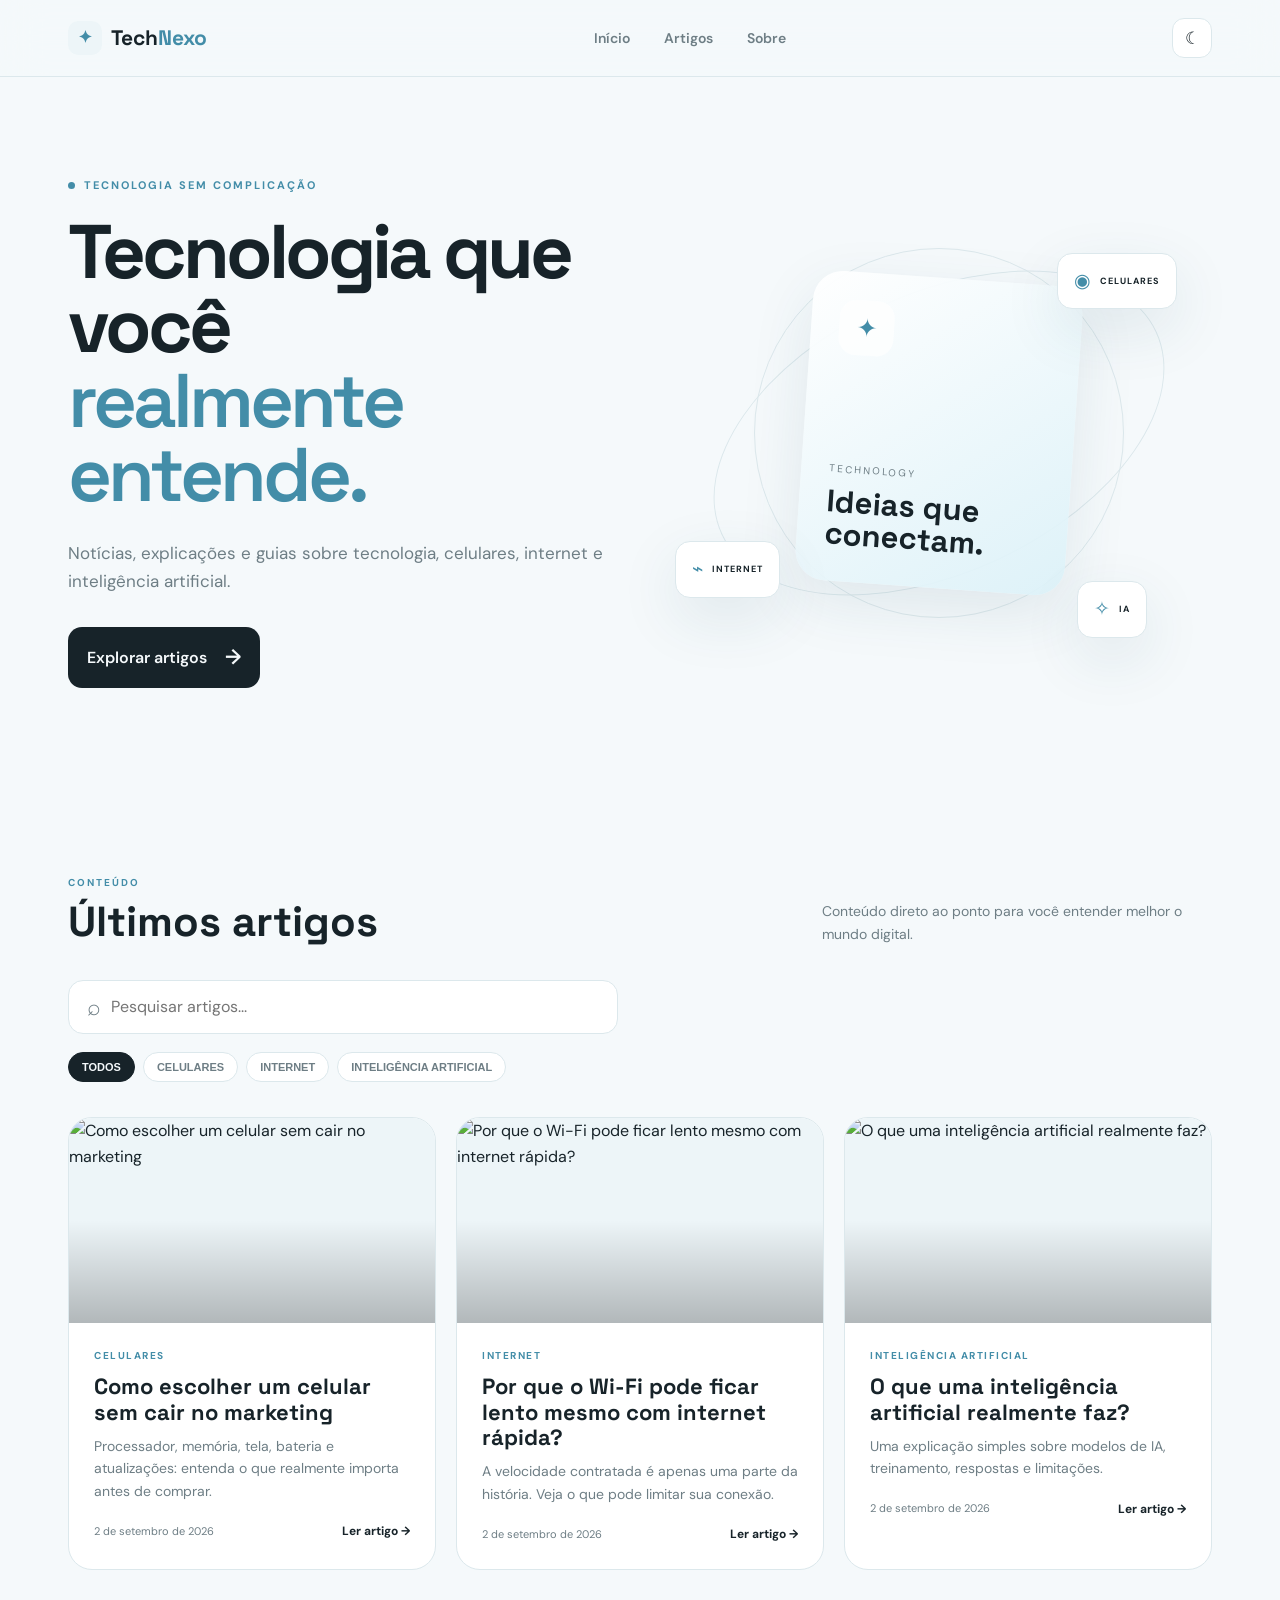
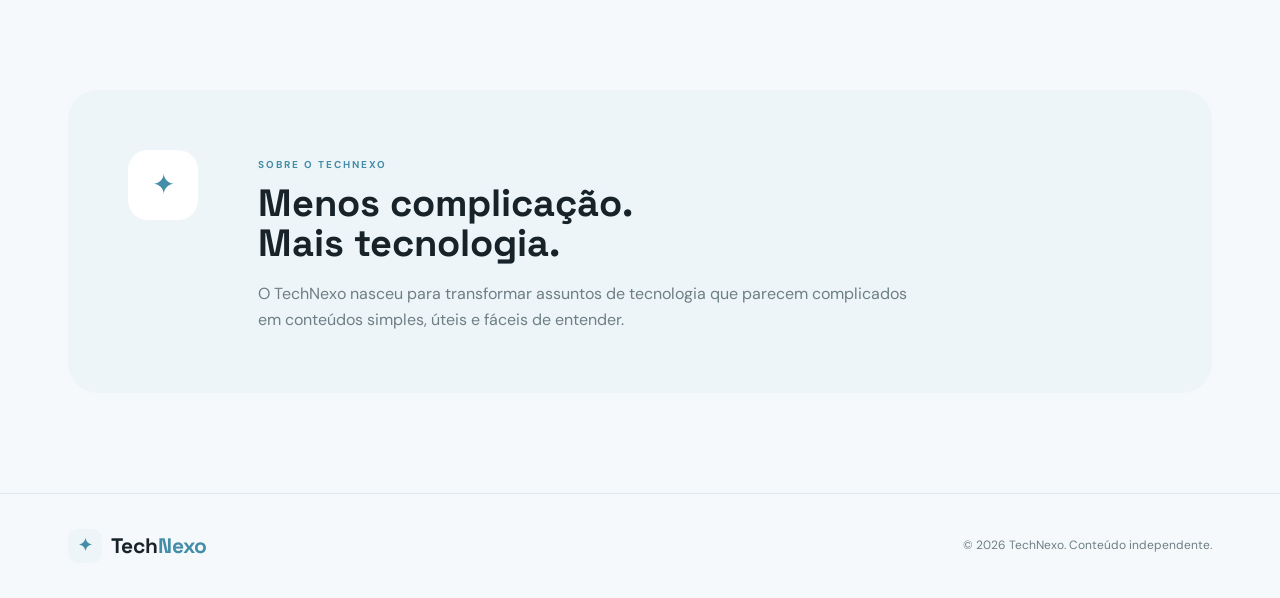
==== commit 06f80869: "base3.0" ====
--- a/index.html
+++ b/index.html
@@ -3,8 +3,14 @@
 <head>
   <meta charset="UTF-8">
   <meta name="viewport" content="width=device-width, initial-scale=1.0">
+
   <title>TechNexo — Tecnologia sem complicação</title>
-  <meta name="description" content="Tecnologia explicada de forma simples, bonita e direta.">
+
+  <meta
+    name="description"
+    content="Tecnologia explicada de forma simples, bonita e direta."
+  >
+
   <link rel="stylesheet" href="style.css">
 </head>
 
@@ -27,16 +33,35 @@
       </nav>
 
       <div class="header-actions">
-        <button class="icon-button" id="themeBtn" title="Mudar tema">☾</button>
-        <button class="menu-button" id="menuBtn">☰</button>
+
+        <button
+          class="icon-button"
+          id="themeBtn"
+          aria-label="Alterar tema"
+        >
+          ☾
+        </button>
+
+        <button
+          class="menu-button"
+          id="menuBtn"
+          aria-label="Abrir menu"
+        >
+          ☰
+        </button>
+
       </div>
 
     </div>
   </header>
 
+
   <main>
 
+    <!-- HERO -->
+
     <section class="hero" id="inicio">
+
       <div class="hero-content">
 
         <div class="eyebrow">
@@ -61,14 +86,25 @@
 
       </div>
 
+
       <div class="hero-visual">
+
         <div class="visual-orbit orbit-one"></div>
         <div class="visual-orbit orbit-two"></div>
 
         <div class="visual-card main-card">
-          <div class="visual-icon">✦</div>
+
+          <div class="visual-icon">
+            ✦
+          </div>
+
           <span>TECHNOLOGY</span>
-          <h3>Ideias que<br>conectam.</h3>
+
+          <h3>
+            Ideias que<br>
+            conectam.
+          </h3>
+
         </div>
 
         <div class="floating-card card-one">
@@ -85,59 +121,110 @@
           <span>✧</span>
           <small>IA</small>
         </div>
-      </div>
+
+      </div>
+
     </section>
 
 
+    <!-- ARTIGOS -->
+
     <section class="articles-section" id="artigos">
 
       <div class="section-heading">
+
         <div>
-          <span class="section-label">CONTEÚDO</span>
-          <h2>Últimos artigos</h2>
+          <span class="section-label">
+            CONTEÚDO
+          </span>
+
+          <h2>
+            Últimos artigos
+          </h2>
         </div>
 
         <p>
           Conteúdo direto ao ponto para você entender
           melhor o mundo digital.
         </p>
-      </div>
+
+      </div>
+
 
       <div class="search-box">
+
         <span>⌕</span>
+
         <input
           type="text"
           id="search"
           placeholder="Pesquisar artigos..."
         >
-      </div>
-
-      <div class="category-list" id="categories"></div>
-
-      <div class="posts-grid" id="posts"></div>
-
-      <div class="empty" id="empty" style="display:none;">
+
+      </div>
+
+
+      <div
+        class="category-list"
+        id="categories"
+      ></div>
+
+
+      <div
+        class="posts-grid"
+        id="posts"
+      ></div>
+
+
+      <div
+        class="empty"
+        id="empty"
+        style="display:none;"
+      >
+
         <div>⌕</div>
-        <h3>Nenhum artigo encontrado</h3>
-        <p>Tente pesquisar outro termo.</p>
+
+        <h3>
+          Nenhum artigo encontrado
+        </h3>
+
+        <p>
+          Tente pesquisar outro termo.
+        </p>
+
       </div>
 
     </section>
 
 
-    <section class="about-section" id="sobre">
-
-      <div class="about-icon">✦</div>
+    <!-- SOBRE -->
+
+    <section
+      class="about-section"
+      id="sobre"
+    >
+
+      <div class="about-icon">
+        ✦
+      </div>
 
       <div>
-        <span class="section-label">SOBRE O TECHNEXO</span>
-        <h2>Menos complicação.<br>Mais tecnologia.</h2>
+
+        <span class="section-label">
+          SOBRE O TECHNEXO
+        </span>
+
+        <h2>
+          Menos complicação.<br>
+          Mais tecnologia.
+        </h2>
 
         <p>
           O TechNexo nasceu para transformar assuntos de tecnologia
           que parecem complicados em conteúdos simples, úteis e
           fáceis de entender.
         </p>
+
       </div>
 
     </section>
@@ -145,7 +232,10 @@
   </main>
 
 
+  <!-- FOOTER -->
+
   <footer>
+
     <div class="footer-inner">
 
       <a href="index.html" class="logo">
@@ -153,13 +243,23 @@
         <span>Tech<span>Nexo</span></span>
       </a>
 
-      <p>© 2026 TechNexo. Conteúdo independente.</p>
+      <p>
+        © 2026 TechNexo. Conteúdo independente.
+      </p>
 
     </div>
+
   </footer>
 
 
-  <button class="top-button" id="topBtn">↑</button>
+  <button
+    class="top-button"
+    id="topBtn"
+    aria-label="Voltar ao topo"
+  >
+    ↑
+  </button>
+
 
   <script src="script.js"></script>
 
--- a/style.css
+++ b/style.css
@@ -1,92 +1,148 @@
 @import url('https://fonts.googleapis.com/css2?family=DM+Sans:wght@400;500;600;700&family=Space+Grotesk:wght@500;600;700&display=swap');
 
+
 :root {
+
   --bg: #f5f9fb;
+
   --surface: #ffffff;
+
   --surface-two: #edf5f8;
 
   --text: #172329;
+
   --muted: #6e7e85;
 
   --blue: #83c9df;
+
   --blue-dark: #438da8;
 
   --border: #dce8ec;
 
-  --shadow: 0 20px 60px rgba(30, 80, 95, 0.10);
+  --shadow:
+    0 20px 60px rgba(30, 80, 95, 0.10);
 
   --radius: 24px;
-}
+
+}
+
+
+body.dark {
+
+  --bg: #101719;
+
+  --surface: #172125;
+
+  --surface-two: #1d2b30;
+
+  --text: #f0f7f9;
+
+  --muted: #9aacb2;
+
+  --border: #2c3d42;
+
+  --shadow:
+    0 20px 60px rgba(0,0,0,.25);
+
+}
+
 
 * {
+
   box-sizing: border-box;
+
   margin: 0;
+
   padding: 0;
-}
+
+}
+
 
 html {
+
   scroll-behavior: smooth;
-}
+
+}
+
 
 body {
-  font-family: "DM Sans", sans-serif;
+
+  font-family:
+    "DM Sans",
+    sans-serif;
+
   background: var(--bg);
+
   color: var(--text);
+
   line-height: 1.6;
-  transition: background .3s, color .3s;
-}
-
-body.dark {
-  --bg: #101719;
-  --surface: #172125;
-  --surface-two: #1d2b30;
-
-  --text: #f0f7f9;
-  --muted: #9aacb2;
-
-  --border: #2c3d42;
-
-  --shadow: 0 20px 60px rgba(0,0,0,.25);
-}
-
-
-/* PROGRESS */
+
+  transition:
+    background .3s,
+    color .3s;
+
+}
+
+
+/* =========================
+   PROGRESSO
+========================= */
 
 .progress-bar {
+
   position: fixed;
+
   top: 0;
+
   left: 0;
 
   width: 0%;
+
   height: 3px;
 
   background: var(--blue-dark);
 
   z-index: 9999;
-}
-
-
-/* HEADER */
+
+}
+
+
+/* =========================
+   HEADER
+========================= */
 
 .header {
+
   position: sticky;
+
   top: 0;
 
   z-index: 1000;
 
-  background: rgba(245,249,251,.82);
-
-  backdrop-filter: blur(20px);
-
-  border-bottom: 1px solid var(--border);
-}
-
-.dark .header {
-  background: rgba(16,23,25,.82);
-}
+  background:
+    rgba(245,249,251,.82);
+
+  backdrop-filter:
+    blur(20px);
+
+  border-bottom:
+    1px solid var(--border);
+
+}
+
+
+body.dark .header {
+
+  background:
+    rgba(16,23,25,.82);
+
+}
+
 
 .header-inner {
+
   max-width: 1200px;
+
   margin: auto;
 
   height: 76px;
@@ -94,33 +150,52 @@
   padding: 0 28px;
 
   display: flex;
+
   align-items: center;
+
   justify-content: space-between;
-}
+
+}
+
 
 .logo {
+
   text-decoration: none;
 
   color: var(--text);
 
   display: flex;
+
   align-items: center;
+
   gap: 9px;
 
-  font-family: "Space Grotesk", sans-serif;
+  font-family:
+    "Space Grotesk",
+    sans-serif;
+
   font-weight: 700;
+
   font-size: 21px;
-}
+
+}
+
 
 .logo span span {
+
   color: var(--blue-dark);
-}
+
+}
+
 
 .logo-symbol {
+
   width: 34px;
+
   height: 34px;
 
   display: grid;
+
   place-items: center;
 
   border-radius: 10px;
@@ -130,41 +205,62 @@
   color: var(--blue-dark);
 
   font-size: 17px;
-}
+
+}
+
 
 nav {
+
   display: flex;
+
   gap: 34px;
-}
+
+}
+
 
 nav a {
+
   color: var(--muted);
 
   text-decoration: none;
 
   font-size: 14px;
+
   font-weight: 600;
 
   transition: .2s;
-}
+
+}
+
 
 nav a:hover {
+
   color: var(--blue-dark);
-}
+
+}
+
 
 .header-actions {
+
   display: flex;
+
   gap: 10px;
-}
+
+}
+
 
 .icon-button,
 .menu-button {
+
   width: 40px;
+
   height: 40px;
 
-  border: 1px solid var(--border);
-
-  background: var(--surface);
+  border:
+    1px solid var(--border);
+
+  background:
+    var(--surface);
 
   color: var(--text);
 
@@ -173,16 +269,23 @@
   cursor: pointer;
 
   font-size: 17px;
-}
+
+}
+
 
 .menu-button {
+
   display: none;
-}
-
-
-/* HERO */
+
+}
+
+
+/* =========================
+   HERO
+========================= */
 
 .hero {
+
   max-width: 1200px;
 
   min-height: 610px;
@@ -192,60 +295,83 @@
   padding: 100px 28px 80px;
 
   display: grid;
+
   grid-template-columns: 1fr 1fr;
 
   align-items: center;
 
   gap: 50px;
-}
+
+}
+
 
 .eyebrow {
+
   display: flex;
+
   align-items: center;
+
   gap: 9px;
 
   color: var(--blue-dark);
 
   font-size: 11px;
+
   font-weight: 700;
 
   letter-spacing: 2px;
 
   margin-bottom: 20px;
-}
+
+}
+
 
 .eyebrow span {
+
   width: 7px;
+
   height: 7px;
 
   border-radius: 50%;
 
   background: var(--blue-dark);
-}
+
+}
+
 
 .hero h1 {
+
   max-width: 650px;
 
-  font-family: "Space Grotesk", sans-serif;
-
-  font-size: clamp(45px, 6vw, 76px);
+  font-family:
+    "Space Grotesk",
+    sans-serif;
+
+  font-size:
+    clamp(45px, 6vw, 76px);
 
   line-height: .98;
 
   letter-spacing: -4px;
 
   margin-bottom: 28px;
-}
+
+}
+
 
 .hero h1 strong {
+
   display: block;
 
   color: var(--blue-dark);
 
   font-weight: 600;
-}
+
+}
+
 
 .hero p {
+
   max-width: 560px;
 
   color: var(--muted);
@@ -253,11 +379,16 @@
   font-size: 17px;
 
   margin-bottom: 32px;
-}
+
+}
+
 
 .hero-button {
+
   display: inline-flex;
+
   align-items: center;
+
   gap: 18px;
 
   padding: 14px 19px;
@@ -267,58 +398,89 @@
   text-decoration: none;
 
   background: var(--text);
+
   color: var(--bg);
 
   font-weight: 600;
 
   transition: .25s;
-}
+
+}
+
 
 .hero-button span {
+
   font-size: 21px;
-}
+
+}
+
 
 .hero-button:hover {
-  transform: translateY(-3px);
-}
-
-
-/* HERO VISUAL */
+
+  transform:
+    translateY(-3px);
+
+}
+
+
+/* =========================
+   VISUAL DO HERO
+========================= */
 
 .hero-visual {
+
   height: 460px;
 
   position: relative;
 
   display: grid;
+
   place-items: center;
-}
+
+}
+
 
 .visual-orbit {
+
   position: absolute;
 
-  border: 1px solid var(--border);
+  border:
+    1px solid var(--border);
 
   border-radius: 50%;
-}
+
+}
+
 
 .orbit-one {
+
   width: 370px;
+
   height: 370px;
-}
+
+}
+
 
 .orbit-two {
+
   width: 480px;
+
   height: 280px;
 
-  transform: rotate(-25deg);
-}
+  transform:
+    rotate(-25deg);
+
+}
+
 
 .main-card {
+
   width: 270px;
+
   height: 310px;
 
   position: relative;
+
   z-index: 3;
 
   padding: 28px;
@@ -326,146 +488,217 @@
   border-radius: 30px;
 
   background:
-    linear-gradient(145deg,
-    rgba(255,255,255,.95),
-    rgba(219,241,248,.9));
-
-  border: 1px solid rgba(255,255,255,.8);
+    linear-gradient(
+      145deg,
+      rgba(255,255,255,.95),
+      rgba(219,241,248,.9)
+    );
 
   box-shadow: var(--shadow);
 
-  transform: rotate(4deg);
-}
-
-.dark .main-card {
+  transform:
+    rotate(4deg);
+
+}
+
+
+body.dark .main-card {
+
   background:
-    linear-gradient(145deg,
-    #21373d,
-    #18272c);
-}
+    linear-gradient(
+      145deg,
+      #21373d,
+      #18272c
+    );
+
+}
+
 
 .visual-icon {
+
   width: 55px;
+
   height: 55px;
 
   display: grid;
+
   place-items: center;
 
   border-radius: 17px;
 
-  background: rgba(255,255,255,.7);
+  background:
+    rgba(255,255,255,.7);
 
   color: var(--blue-dark);
 
   font-size: 25px;
 
   margin-bottom: 100px;
-}
+
+}
+
 
 .main-card > span {
+
   font-size: 10px;
 
   letter-spacing: 2px;
 
   color: var(--muted);
-}
+
+}
+
 
 .main-card h3 {
+
   margin-top: 5px;
 
-  font-family: "Space Grotesk", sans-serif;
+  font-family:
+    "Space Grotesk",
+    sans-serif;
 
   font-size: 31px;
 
   line-height: 1.05;
-}
+
+}
+
 
 .floating-card {
+
   position: absolute;
 
   z-index: 5;
 
   padding: 12px 16px;
 
-  background: var(--surface);
-
-  border: 1px solid var(--border);
+  background:
+    var(--surface);
+
+  border:
+    1px solid var(--border);
 
   border-radius: 15px;
 
   box-shadow: var(--shadow);
 
   display: flex;
+
   align-items: center;
+
   gap: 9px;
 
-  animation: float 4s ease-in-out infinite;
-}
+  animation:
+    float 4s ease-in-out infinite;
+
+}
+
 
 .floating-card span {
+
   color: var(--blue-dark);
+
   font-size: 19px;
-}
+
+}
+
 
 .floating-card small {
+
   font-size: 9px;
+
   font-weight: 700;
+
   letter-spacing: 1px;
-}
+
+}
+
 
 .card-one {
+
   top: 50px;
+
   right: 35px;
-}
+
+}
+
 
 .card-two {
+
   bottom: 65px;
+
   left: 10px;
 
-  animation-delay: -1.5s;
-}
+  animation-delay:
+    -1.5s;
+
+}
+
 
 .card-three {
+
   bottom: 25px;
+
   right: 65px;
 
-  animation-delay: -3s;
-}
+  animation-delay:
+    -3s;
+
+}
+
 
 @keyframes float {
 
-  0%,100% {
-    transform: translateY(0);
+  0%, 100% {
+
+    transform:
+      translateY(0);
+
   }
 
   50% {
-    transform: translateY(-10px);
-  }
-
-}
-
-
-/* ARTICLES */
+
+    transform:
+      translateY(-10px);
+
+  }
+
+}
+
+
+/* =========================
+   ARTIGOS
+========================= */
 
 .articles-section {
+
   max-width: 1200px;
 
   margin: auto;
 
   padding: 100px 28px;
-}
+
+}
+
 
 .section-heading {
+
   display: flex;
-  justify-content: space-between;
+
+  justify-content:
+    space-between;
+
   align-items: end;
 
   gap: 30px;
 
   margin-bottom: 35px;
-}
+
+}
+
 
 .section-label {
+
   color: var(--blue-dark);
 
   font-size: 10px;
@@ -473,31 +706,44 @@
   letter-spacing: 2px;
 
   font-weight: 700;
-}
+
+}
+
 
 .section-heading h2 {
-  font-family: "Space Grotesk", sans-serif;
+
+  font-family:
+    "Space Grotesk",
+    sans-serif;
 
   font-size: 42px;
 
   line-height: 1.1;
 
   margin-top: 5px;
-}
+
+}
+
 
 .section-heading > p {
+
   max-width: 390px;
 
   color: var(--muted);
 
   font-size: 14px;
-}
-
-
-/* SEARCH */
+
+}
+
+
+/* =========================
+   PESQUISA
+========================= */
 
 .search-box {
+
   display: flex;
+
   align-items: center;
 
   gap: 10px;
@@ -508,24 +754,34 @@
 
   padding: 0 18px;
 
-  background: var(--surface);
-
-  border: 1px solid var(--border);
+  background:
+    var(--surface);
+
+  border:
+    1px solid var(--border);
 
   border-radius: 15px;
 
   margin-bottom: 18px;
-}
+
+}
+
 
 .search-box span {
+
   font-size: 23px;
+
   color: var(--muted);
-}
+
+}
+
 
 .search-box input {
+
   width: 100%;
 
   border: 0;
+
   outline: 0;
 
   background: transparent;
@@ -533,12 +789,16 @@
   color: var(--text);
 
   font: inherit;
-}
-
-
-/* CATEGORIES */
+
+}
+
+
+/* =========================
+   CATEGORIAS
+========================= */
 
 .category-list {
+
   display: flex;
 
   gap: 8px;
@@ -546,12 +806,17 @@
   flex-wrap: wrap;
 
   margin-bottom: 35px;
-}
+
+}
+
 
 .category {
-  border: 1px solid var(--border);
-
-  background: var(--surface);
+
+  border:
+    1px solid var(--border);
+
+  background:
+    var(--surface);
 
   color: var(--muted);
 
@@ -566,666 +831,1002 @@
   font-weight: 700;
 
   transition: .2s;
-}
+
+}
+
 
 .category:hover,
 .category.active {
-  background: var(--text);
-  color: var(--bg);
-
-  border-color: var(--text);
-}
-
-
-/* POSTS */
+
+  background:
+    var(--text);
+
+  color:
+    var(--bg);
+
+  border-color:
+    var(--text);
+
+}
+
+
+/* =========================
+   CARDS
+========================= */
 
 .posts-grid {
+
   display: grid;
 
-  grid-template-columns: repeat(3,1fr);
+  grid-template-columns:
+    repeat(3,1fr);
 
   gap: 20px;
-}
+
+}
+
 
 .post-card {
+
   overflow: hidden;
 
-  background: var(--surface);
-
-  border: 1px solid var(--border);
-
-  border-radius: var(--radius);
+  background:
+    var(--surface);
+
+  border:
+    1px solid var(--border);
+
+  border-radius:
+    var(--radius);
 
   transition: .3s;
 
-  box-shadow: 0 5px 25px rgba(0,0,0,.025);
-}
+}
+
 
 .post-card:hover {
-  transform: translateY(-8px);
-
-  box-shadow: var(--shadow);
-}
+
+  transform:
+    translateY(-8px);
+
+  box-shadow:
+    var(--shadow);
+
+}
+
+
+/* CAPA DOS CARDS */
 
 .post-cover {
+
   height: 205px;
 
+  position: relative;
+
+  overflow: hidden;
+
+  background:
+    var(--surface-two);
+
+}
+
+
+.post-cover img {
+
+  width: 100%;
+
+  height: 100%;
+
+  object-fit: cover;
+
+  display: block;
+
+  transition:
+    transform .5s;
+
+}
+
+
+.post-card:hover
+.post-cover img {
+
+  transform:
+    scale(1.06);
+
+}
+
+
+.post-cover::after {
+
+  content: "";
+
+  position: absolute;
+
+  inset: 0;
+
+  background:
+    linear-gradient(
+      to top,
+      rgba(0,0,0,.25),
+      transparent 50%
+    );
+
+  pointer-events: none;
+
+}
+
+
+.post-body {
+
+  padding: 25px;
+
+}
+
+
+.post-category {
+
+  color:
+    var(--blue-dark);
+
+  font-size: 10px;
+
+  letter-spacing: 1.5px;
+
+  font-weight: 700;
+
+}
+
+
+.post-title {
+
+  font-family:
+    "Space Grotesk",
+    sans-serif;
+
+  font-size: 22px;
+
+  line-height: 1.15;
+
+  margin: 10px 0;
+
+}
+
+
+.post-description {
+
+  color:
+    var(--muted);
+
+  font-size: 14px;
+
+  margin-bottom: 20px;
+
+}
+
+
+.post-footer {
+
   display: flex;
+
   align-items: center;
-  justify-content: center;
-
-  position: relative;
+
+  justify-content:
+    space-between;
+
+}
+
+
+.post-date {
+
+  color:
+    var(--muted);
+
+  font-size: 11px;
+
+}
+
+
+.read-link {
+
+  color:
+    var(--text);
+
+  text-decoration: none;
+
+  font-weight: 700;
+
+  font-size: 12px;
+
+}
+
+
+.read-link:hover {
+
+  color:
+    var(--blue-dark);
+
+}
+
+
+/* =========================
+   VAZIO
+========================= */
+
+.empty {
+
+  text-align: center;
+
+  padding: 80px 20px;
+
+  color: var(--muted);
+
+}
+
+
+.empty div {
+
+  font-size: 45px;
+
+}
+
+
+.empty h3 {
+
+  color: var(--text);
+
+  margin: 10px 0;
+
+}
+
+
+/* =========================
+   SOBRE
+========================= */
+
+.about-section {
+
+  max-width: 1144px;
+
+  margin:
+    20px auto 100px;
+
+  padding: 60px;
+
+  border-radius: 30px;
 
   background:
-    radial-gradient(circle at 30% 20%,
-    rgba(255,255,255,.9),
-    transparent 30%),
-    linear-gradient(135deg,#dff4fa,#b9e2ed);
-}
-
-.dark .post-cover {
+    var(--surface-two);
+
+  display: grid;
+
+  grid-template-columns:
+    100px 1fr;
+
+  gap: 30px;
+
+  align-items: start;
+
+}
+
+
+.about-icon {
+
+  width: 70px;
+
+  height: 70px;
+
+  display: grid;
+
+  place-items: center;
+
+  border-radius: 20px;
+
   background:
-    radial-gradient(circle at 30% 20%,
-    rgba(255,255,255,.08),
-    transparent 30%),
-    linear-gradient(135deg,#203c43,#162b30);
-}
-
-.post-cover-icon {
-  font-size: 65px;
-
-  color: var(--blue-dark);
-
-  filter: drop-shadow(0 10px 15px rgba(40,100,120,.15));
-}
-
-.post-body {
-  padding: 25px;
-}
-
-.post-category {
-  color: var(--blue-dark);
-
-  font-size: 10px;
-
-  letter-spacing: 1.5px;
+    var(--surface);
+
+  color:
+    var(--blue-dark);
+
+  font-size: 28px;
+
+}
+
+
+.about-section h2 {
+
+  font-family:
+    "Space Grotesk",
+    sans-serif;
+
+  font-size: 38px;
+
+  line-height: 1.05;
+
+  margin:
+    8px 0 18px;
+
+}
+
+
+.about-section p {
+
+  max-width: 650px;
+
+  color:
+    var(--muted);
+
+}
+
+
+/* =========================
+   FOOTER
+========================= */
+
+footer {
+
+  border-top:
+    1px solid var(--border);
+
+  padding: 35px 28px;
+
+}
+
+
+.footer-inner {
+
+  max-width: 1144px;
+
+  margin: auto;
+
+  display: flex;
+
+  align-items: center;
+
+  justify-content:
+    space-between;
+
+}
+
+
+.footer-inner p {
+
+  color:
+    var(--muted);
+
+  font-size: 12px;
+
+}
+
+
+/* =========================
+   PÁGINA DO ARTIGO
+========================= */
+
+.article-page {
+
+  max-width: 900px;
+
+  margin: auto;
+
+  padding:
+    80px 28px 120px;
+
+}
+
+
+.back-link {
+
+  display: inline-block;
+
+  color:
+    var(--muted);
+
+  text-decoration: none;
+
+  font-size: 13px;
+
+  font-weight: 600;
+
+  margin-bottom: 55px;
+
+}
+
+
+.back-link:hover {
+
+  color:
+    var(--blue-dark);
+
+}
+
+
+.article-category {
+
+  color:
+    var(--blue-dark);
+
+  font-size: 11px;
 
   font-weight: 700;
-}
-
-.post-title {
-  font-family: "Space Grotesk", sans-serif;
+
+  letter-spacing: 2px;
+
+  margin-bottom: 15px;
+
+}
+
+
+.article-page h1 {
+
+  font-family:
+    "Space Grotesk",
+    sans-serif;
+
+  font-size:
+    clamp(42px,6vw,70px);
+
+  line-height: 1;
+
+  letter-spacing: -3px;
+
+  margin-bottom: 25px;
+
+}
+
+
+.article-description {
+
+  color:
+    var(--muted);
+
+  font-size: 19px;
+
+  max-width: 720px;
+
+}
+
+
+.article-meta {
+
+  color:
+    var(--muted);
+
+  font-size: 12px;
+
+  margin: 25px 0;
+
+}
+
+
+/* =========================
+   BOTÕES
+========================= */
+
+.article-actions {
+
+  display: flex;
+
+  gap: 9px;
+
+  flex-wrap: wrap;
+
+  margin-bottom: 35px;
+
+}
+
+
+.action-button {
+
+  border:
+    1px solid var(--border);
+
+  background:
+    var(--surface);
+
+  color:
+    var(--text);
+
+  border-radius: 12px;
+
+  padding: 11px 15px;
+
+  cursor: pointer;
+
+  font: inherit;
+
+  font-size: 12px;
+
+  font-weight: 600;
+
+  transition: .2s;
+
+}
+
+
+.action-button:hover {
+
+  transform:
+    translateY(-2px);
+
+  border-color:
+    var(--blue);
+
+}
+
+
+.action-button.liked {
+
+  color:
+    #e55375;
+
+  border-color:
+    #e55375;
+
+}
+
+
+/* =========================
+   FOTO DO ARTIGO
+========================= */
+
+.article-cover {
+
+  width: 100%;
+
+  height: 420px;
+
+  margin-bottom: 50px;
+
+  border-radius: 28px;
+
+  overflow: hidden;
+
+  background:
+    var(--surface-two);
+
+}
+
+
+.article-cover img {
+
+  width: 100%;
+
+  height: 100%;
+
+  object-fit: cover;
+
+  display: block;
+
+}
+
+
+/* =========================
+   CONTEÚDO
+========================= */
+
+.article-content {
+
+  font-size: 17px;
+
+  line-height: 1.9;
+
+}
+
+
+.article-content h2 {
+
+  font-family:
+    "Space Grotesk",
+    sans-serif;
+
+  font-size: 30px;
+
+  margin:
+    45px 0 15px;
+
+}
+
+
+.article-content h3 {
+
+  font-family:
+    "Space Grotesk",
+    sans-serif;
 
   font-size: 22px;
 
-  line-height: 1.15;
-
-  margin: 10px 0;
-}
-
-.post-description {
-  color: var(--muted);
-
-  font-size: 14px;
+  margin:
+    35px 0 10px;
+
+}
+
+
+.article-content p {
 
   margin-bottom: 20px;
-}
-
-.post-footer {
-  display: flex;
-  align-items: center;
-  justify-content: space-between;
-}
-
-.post-date {
-  color: var(--muted);
-
-  font-size: 11px;
-}
-
-.read-link {
-  color: var(--text);
+
+}
+
+
+.article-content ul {
+
+  margin:
+    0 0 25px 25px;
+
+}
+
+
+.article-content li {
+
+  margin-bottom: 8px;
+
+}
+
+
+.article-content strong {
+
+  font-weight: 700;
+
+}
+
+
+/* =========================
+   RELACIONADOS
+========================= */
+
+.related {
+
+  margin-top: 100px;
+
+  padding-top: 60px;
+
+  border-top:
+    1px solid var(--border);
+
+}
+
+
+.small-heading {
+
+  margin-bottom: 25px;
+
+}
+
+
+.small-heading h2 {
+
+  font-size: 30px;
+
+}
+
+
+.related-grid {
+
+  display: grid;
+
+  grid-template-columns:
+    repeat(2,1fr);
+
+  gap: 15px;
+
+}
+
+
+.related-card {
+
+  background:
+    var(--surface);
+
+  border:
+    1px solid var(--border);
+
+  padding: 22px;
+
+  border-radius: 18px;
 
   text-decoration: none;
 
+  color:
+    var(--text);
+
+  transition: .2s;
+
+}
+
+
+.related-card:hover {
+
+  transform:
+    translateY(-4px);
+
+  border-color:
+    var(--blue);
+
+}
+
+
+.related-card small {
+
+  color:
+    var(--blue-dark);
+
   font-weight: 700;
 
-  font-size: 12px;
-}
-
-.read-link:hover {
-  color: var(--blue-dark);
-}
-
-
-/* EMPTY */
-
-.empty {
-  text-align: center;
-
-  padding: 80px 20px;
-
-  color: var(--muted);
-}
-
-.empty div {
-  font-size: 45px;
-}
-
-.empty h3 {
-  color: var(--text);
-
-  margin: 10px 0;
-}
-
-
-/* ABOUT */
-
-.about-section {
-  max-width: 1144px;
-
-  margin: 20px auto 100px;
-
-  padding: 60px;
-
-  border-radius: 30px;
-
-  background: var(--surface-two);
-
-  display: grid;
-
-  grid-template-columns: 100px 1fr;
-
-  gap: 30px;
-
-  align-items: start;
-}
-
-.about-icon {
-  width: 70px;
-  height: 70px;
-
-  display: grid;
-  place-items: center;
-
-  border-radius: 20px;
-
-  background: var(--surface);
-
-  color: var(--blue-dark);
-
-  font-size: 28px;
-}
-
-.about-section h2 {
-  font-family: "Space Grotesk", sans-serif;
-
-  font-size: 38px;
-
-  line-height: 1.05;
-
-  margin: 8px 0 18px;
-}
-
-.about-section p {
-  max-width: 650px;
-
-  color: var(--muted);
-}
-
-
-/* FOOTER */
-
-footer {
-  border-top: 1px solid var(--border);
-
-  padding: 35px 28px;
-}
-
-.footer-inner {
-  max-width: 1144px;
-
-  margin: auto;
-
-  display: flex;
-  align-items: center;
-  justify-content: space-between;
-}
-
-.footer-inner p {
-  color: var(--muted);
-
-  font-size: 12px;
-}
-
-
-/* ARTICLE PAGE */
-
-.article-page {
-  max-width: 900px;
-
-  margin: auto;
-
-  padding: 80px 28px 120px;
-}
-
-.back-link {
-  display: inline-block;
-
-  color: var(--muted);
-
-  text-decoration: none;
-
-  font-size: 13px;
-
-  font-weight: 600;
-
-  margin-bottom: 55px;
-}
-
-.back-link:hover {
-  color: var(--blue-dark);
-}
-
-.article-category {
-  color: var(--blue-dark);
-
-  font-size: 11px;
-
-  font-weight: 700;
-
-  letter-spacing: 2px;
-
-  margin-bottom: 15px;
-}
-
-.article-page h1 {
-  font-family: "Space Grotesk", sans-serif;
-
-  font-size: clamp(42px,6vw,70px);
-
-  line-height: 1;
-
-  letter-spacing: -3px;
-
-  margin-bottom: 25px;
-}
-
-.article-description {
-  color: var(--muted);
-
-  font-size: 19px;
-
-  max-width: 720px;
-}
-
-.article-meta {
-  color: var(--muted);
-
-  font-size: 12px;
-
-  margin: 25px 0;
-}
-
-
-/* ACTIONS */
-
-.article-actions {
-  display: flex;
-
-  gap: 9px;
-
-  flex-wrap: wrap;
-
-  margin-bottom: 35px;
-}
-
-.action-button {
-  border: 1px solid var(--border);
-
-  background: var(--surface);
-
-  color: var(--text);
-
-  border-radius: 12px;
-
-  padding: 11px 15px;
+  letter-spacing: 1px;
+
+}
+
+
+.related-card h3 {
+
+  font-family:
+    "Space Grotesk",
+    sans-serif;
+
+  font-size: 20px;
+
+  margin-top: 8px;
+
+}
+
+
+/* =========================
+   TOPO
+========================= */
+
+.top-button {
+
+  display: none;
+
+  position: fixed;
+
+  bottom: 25px;
+
+  right: 25px;
+
+  width: 45px;
+
+  height: 45px;
+
+  border:
+    1px solid var(--border);
+
+  border-radius: 14px;
+
+  background:
+    var(--surface);
+
+  color:
+    var(--text);
+
+  box-shadow:
+    var(--shadow);
 
   cursor: pointer;
 
-  font: inherit;
-
-  font-size: 12px;
-
-  font-weight: 600;
-
-  transition: .2s;
-}
-
-.action-button:hover {
-  transform: translateY(-2px);
-
-  border-color: var(--blue);
-}
-
-.action-button.liked {
-  color: #e55375;
-
-  border-color: #e55375;
-}
-
-
-/* ARTICLE COVER */
-
-.article-cover {
-  height: 390px;
-
-  margin-bottom: 50px;
-
-  border-radius: 28px;
-
-  display: grid;
-
-  place-items: center;
-
-  background:
-    radial-gradient(circle at 25% 20%,
-    rgba(255,255,255,.9),
-    transparent 25%),
-    linear-gradient(135deg,#dff4fa,#b8e1eb);
-
-  overflow: hidden;
-}
-
-.dark .article-cover {
-  background:
-    radial-gradient(circle at 25% 20%,
-    rgba(255,255,255,.08),
-    transparent 25%),
-    linear-gradient(135deg,#203b42,#15292e);
-}
-
-.article-cover span {
-  font-size: 120px;
-
-  color: var(--blue-dark);
-}
-
-
-/* ARTICLE CONTENT */
-
-.article-content {
-  font-size: 17px;
-
-  line-height: 1.9;
-}
-
-.article-content h2 {
-  font-family: "Space Grotesk", sans-serif;
-
-  font-size: 30px;
-
-  margin: 45px 0 15px;
-}
-
-.article-content h3 {
-  font-family: "Space Grotesk", sans-serif;
-
-  font-size: 22px;
-
-  margin: 35px 0 10px;
-}
-
-.article-content p {
-  margin-bottom: 20px;
-}
-
-.article-content ul {
-  margin: 0 0 25px 25px;
-}
-
-.article-content li {
-  margin-bottom: 8px;
-}
-
-.article-content strong {
-  font-weight: 700;
-}
-
-
-/* RELATED */
-
-.related {
-  margin-top: 100px;
-
-  padding-top: 60px;
-
-  border-top: 1px solid var(--border);
-}
-
-.small-heading {
-  margin-bottom: 25px;
-}
-
-.small-heading h2 {
-  font-size: 30px;
-}
-
-.related-grid {
-  display: grid;
-
-  grid-template-columns: repeat(2,1fr);
-
-  gap: 15px;
-}
-
-.related-card {
-  background: var(--surface);
-
-  border: 1px solid var(--border);
-
-  padding: 22px;
-
-  border-radius: 18px;
-
-  text-decoration: none;
-
-  color: var(--text);
-
-  transition: .2s;
-}
-
-.related-card:hover {
-  transform: translateY(-4px);
-
-  border-color: var(--blue);
-}
-
-.related-card small {
-  color: var(--blue-dark);
-
-  font-weight: 700;
-
-  letter-spacing: 1px;
-}
-
-.related-card h3 {
-  font-family: "Space Grotesk", sans-serif;
-
-  font-size: 20px;
-
-  margin-top: 8px;
-}
-
-
-/* TOP BUTTON */
-
-.top-button {
-  display: none;
-
-  position: fixed;
-
-  bottom: 25px;
-  right: 25px;
-
-  width: 45px;
-  height: 45px;
-
-  border: 1px solid var(--border);
-
-  border-radius: 14px;
-
-  background: var(--surface);
-
-  color: var(--text);
-
-  box-shadow: var(--shadow);
-
-  cursor: pointer;
-
   z-index: 900;
-}
-
-
-/* MOBILE */
+
+}
+
+
+/* =========================
+   CELULAR
+========================= */
 
 @media (max-width: 800px) {
 
   .header-inner {
+
     height: 68px;
 
-    padding: 0 18px;
-  }
+    padding:
+      0 18px;
+
+  }
+
 
   nav {
+
     display: none;
 
     position: absolute;
 
     top: 68px;
+
     left: 0;
+
     right: 0;
 
     padding: 20px;
 
-    background: var(--surface);
-
-    border-bottom: 1px solid var(--border);
+    background:
+      var(--surface);
+
+    border-bottom:
+      1px solid var(--border);
 
     flex-direction: column;
 
     gap: 15px;
-  }
+
+  }
+
 
   nav.open {
+
     display: flex;
-  }
+
+  }
+
 
   .menu-button {
+
     display: block;
-  }
+
+  }
+
 
   .hero {
+
     grid-template-columns: 1fr;
 
-    padding: 70px 20px 60px;
+    padding:
+      70px 20px 60px;
 
     min-height: auto;
-  }
+
+  }
+
 
   .hero h1 {
+
     font-size: 49px;
 
     letter-spacing: -2.5px;
-  }
+
+  }
+
 
   .hero-visual {
+
     height: 380px;
-  }
+
+  }
+
 
   .orbit-two {
+
     width: 390px;
-  }
+
+  }
+
 
   .articles-section {
-    padding: 70px 20px;
-  }
+
+    padding:
+      70px 20px;
+
+  }
+
 
   .section-heading {
+
     display: block;
-  }
+
+  }
+
 
   .section-heading > p {
+
     margin-top: 15px;
-  }
+
+  }
+
 
   .section-heading h2 {
+
     font-size: 34px;
-  }
+
+  }
+
 
   .posts-grid {
+
     grid-template-columns: 1fr;
-  }
+
+  }
+
 
   .about-section {
-    margin: 0 20px 70px;
-
-    padding: 35px 25px;
+
+    margin:
+      0 20px 70px;
+
+    padding:
+      35px 25px;
 
     grid-template-columns: 1fr;
-  }
+
+  }
+
 
   .about-section h2 {
+
     font-size: 32px;
-  }
+
+  }
+
 
   .footer-inner {
+
     flex-direction: column;
 
     gap: 15px;
 
     text-align: center;
-  }
+
+  }
+
 
   .article-page {
-    padding: 55px 20px 90px;
-  }
+
+    padding:
+      55px 20px 90px;
+
+  }
+
 
   .article-page h1 {
+
     font-size: 45px;
 
     letter-spacing: -2px;
-  }
+
+  }
+
 
   .article-cover {
+
     height: 260px;
-  }
-
-  .article-cover span {
-    font-size: 90px;
-  }
+
+  }
+
 
   .related-grid {
+
     grid-template-columns: 1fr;
-  }
-
-}
+
+  }
+
+}
+
 
 @media (max-width: 450px) {
 
   .hero h1 {
+
     font-size: 43px;
-  }
+
+  }
+
 
   .hero-visual {
-    transform: scale(.88);
-
-    margin: -25px -30px;
-  }
+
+    transform:
+      scale(.88);
+
+    margin:
+      -25px -30px;
+
+  }
+
 
   .main-card {
+
     width: 235px;
+
     height: 280px;
+
   }
 
 }
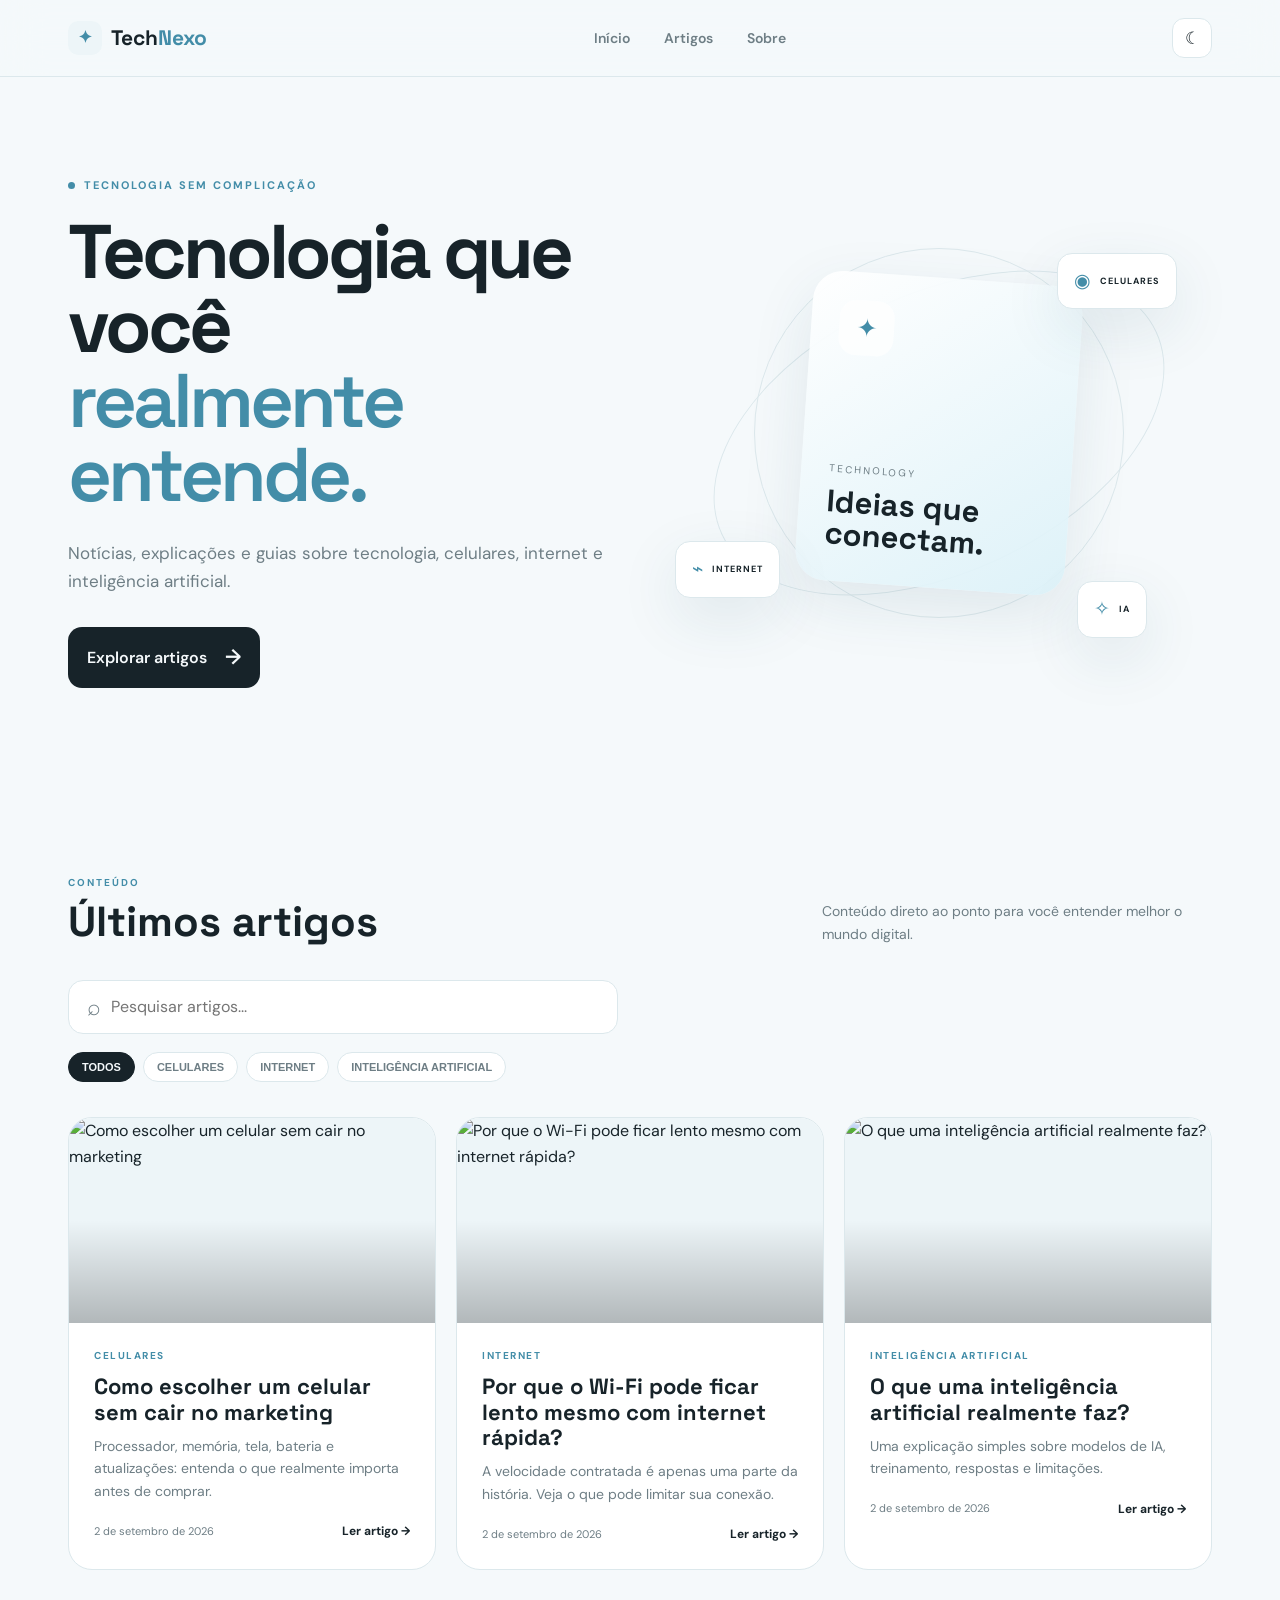
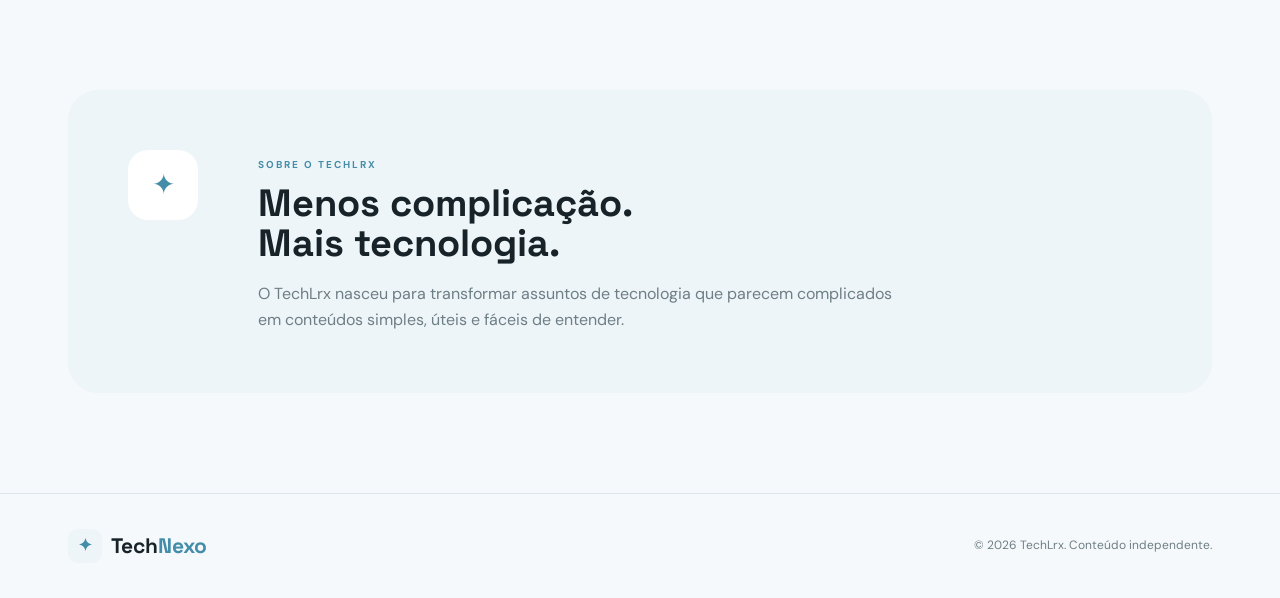
==== commit 31481f1d: "Lrx" ====
--- a/index.html
+++ b/index.html
@@ -4,7 +4,7 @@
   <meta charset="UTF-8">
   <meta name="viewport" content="width=device-width, initial-scale=1.0">
 
-  <title>TechNexo — Tecnologia sem complicação</title>
+  <title>TechLrx — Tecnologia sem complicação</title>
 
   <meta
     name="description"
@@ -211,7 +211,7 @@
       <div>
 
         <span class="section-label">
-          SOBRE O TECHNEXO
+          SOBRE O TECHLRX
         </span>
 
         <h2>
@@ -220,7 +220,7 @@
         </h2>
 
         <p>
-          O TechNexo nasceu para transformar assuntos de tecnologia
+          O TechLrx nasceu para transformar assuntos de tecnologia
           que parecem complicados em conteúdos simples, úteis e
           fáceis de entender.
         </p>
@@ -244,7 +244,7 @@
       </a>
 
       <p>
-        © 2026 TechNexo. Conteúdo independente.
+        © 2026 TechLrx. Conteúdo independente.
       </p>
 
     </div>
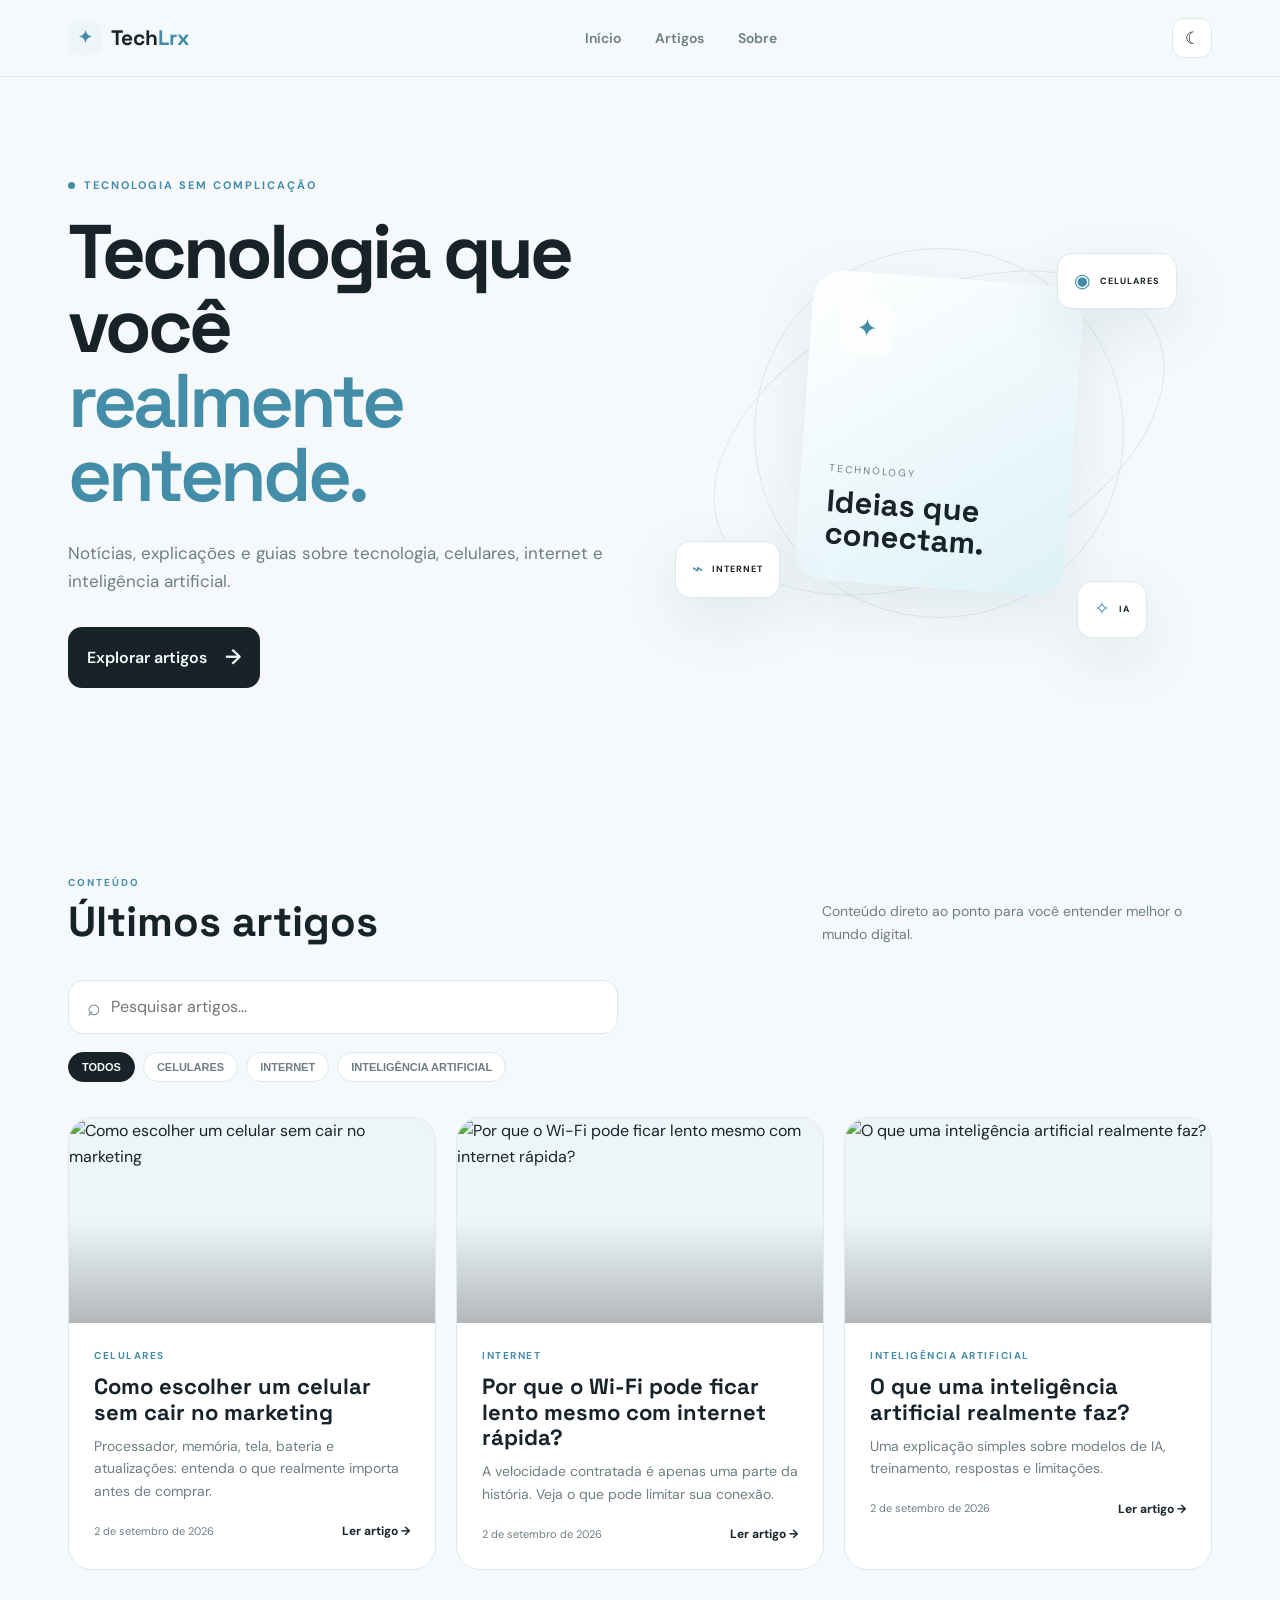
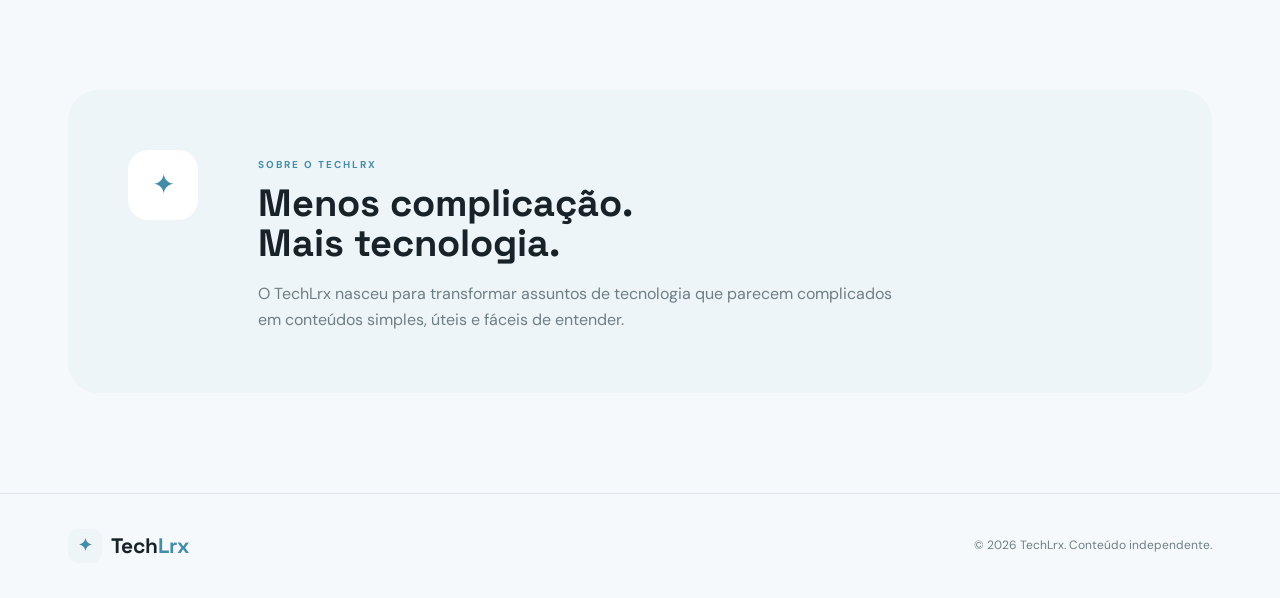
==== commit 2c638160: "..." ====
--- a/index.html
+++ b/index.html
@@ -23,7 +23,7 @@
 
       <a href="index.html" class="logo">
         <span class="logo-symbol">✦</span>
-        <span>Tech<span>Nexo</span></span>
+        <span>Tech<span>Lrx</span></span>
       </a>
 
       <nav id="nav">
@@ -240,7 +240,7 @@
 
       <a href="index.html" class="logo">
         <span class="logo-symbol">✦</span>
-        <span>Tech<span>Nexo</span></span>
+        <span>Tech<span>Lrx</span></span>
       </a>
 
       <p>
